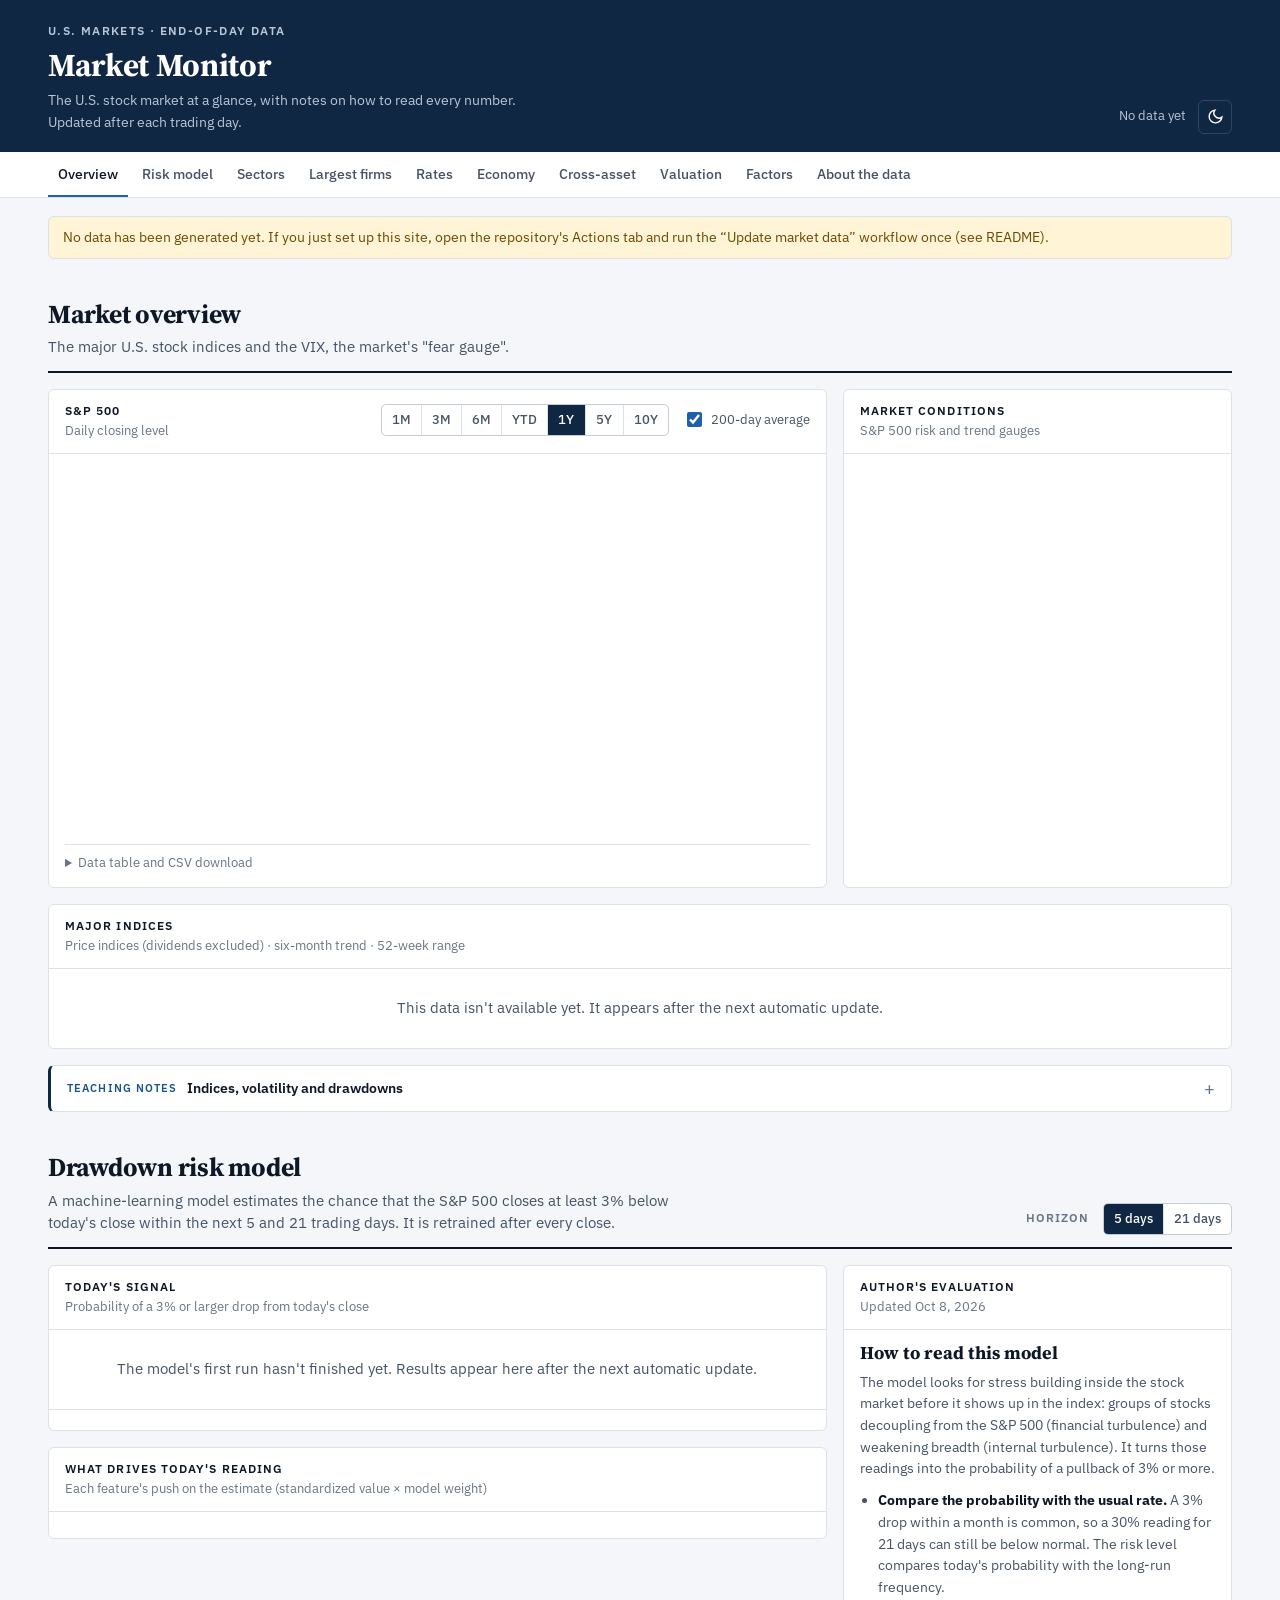
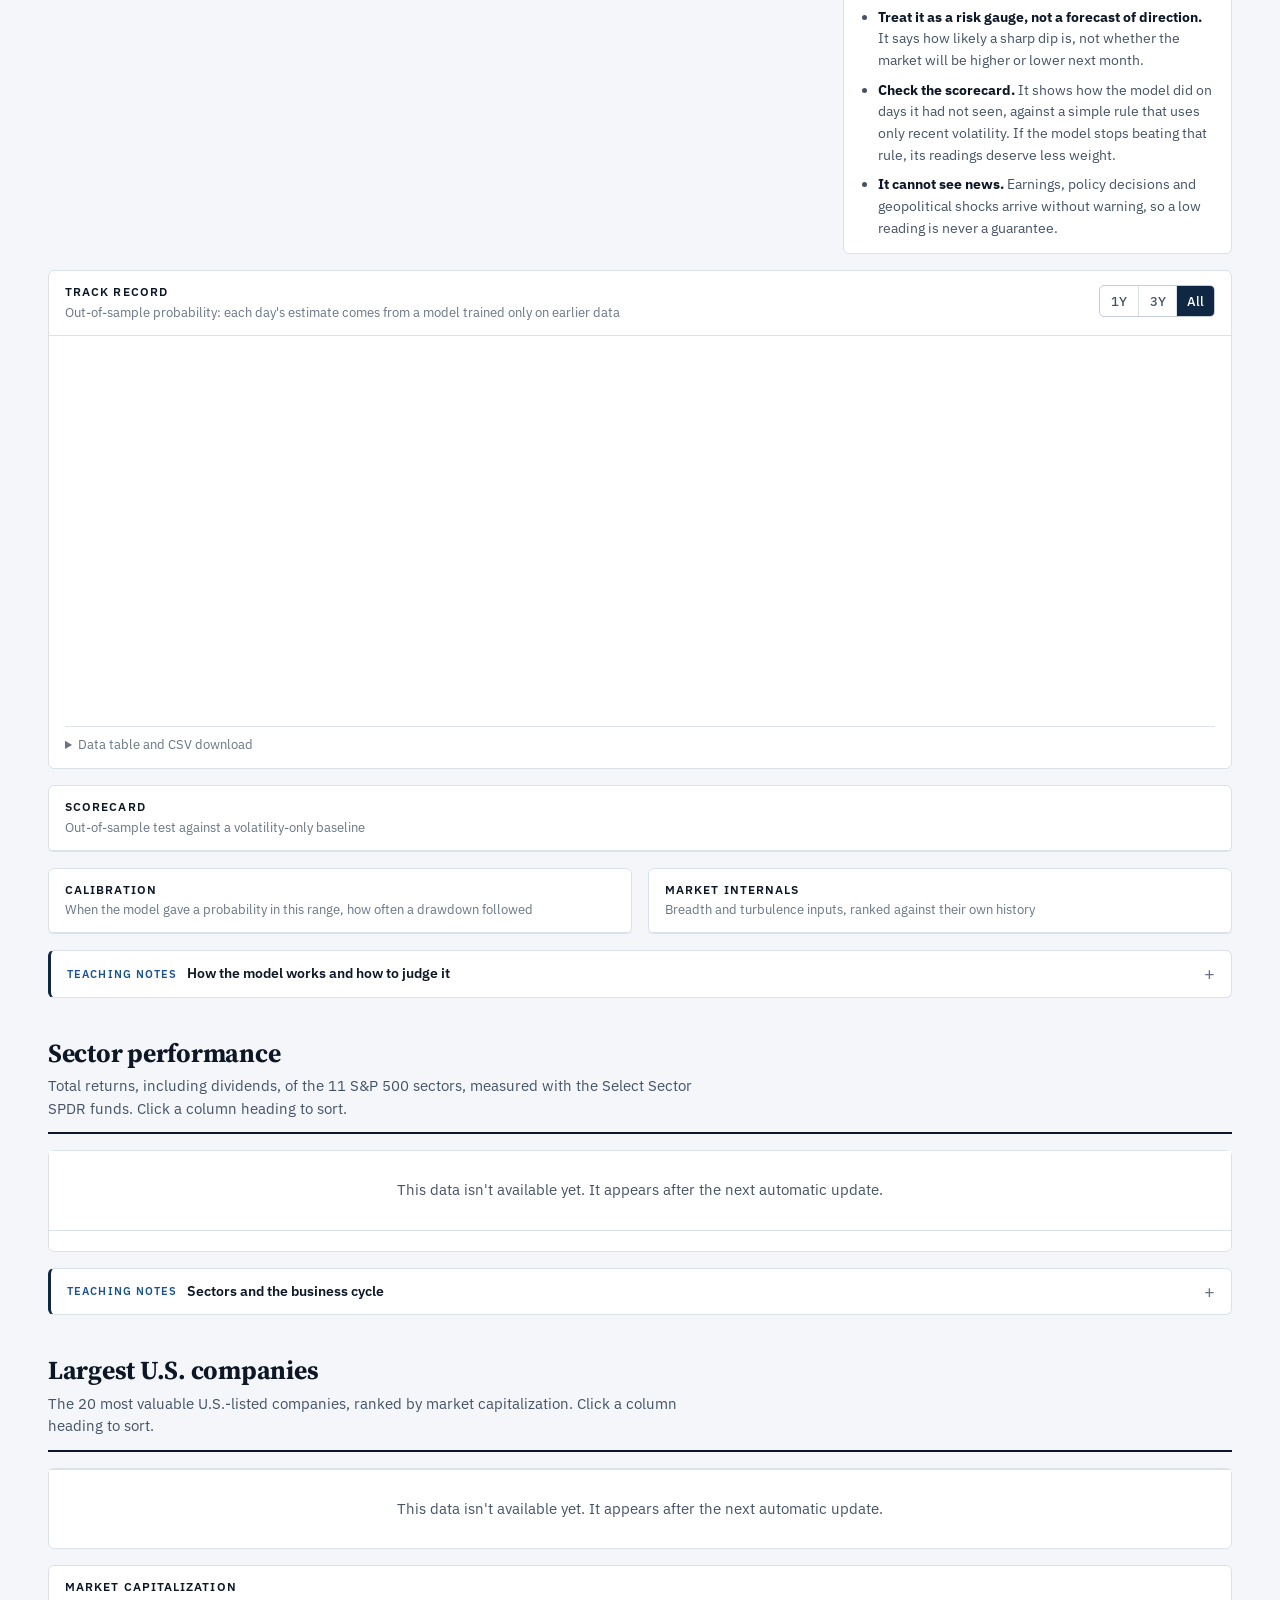
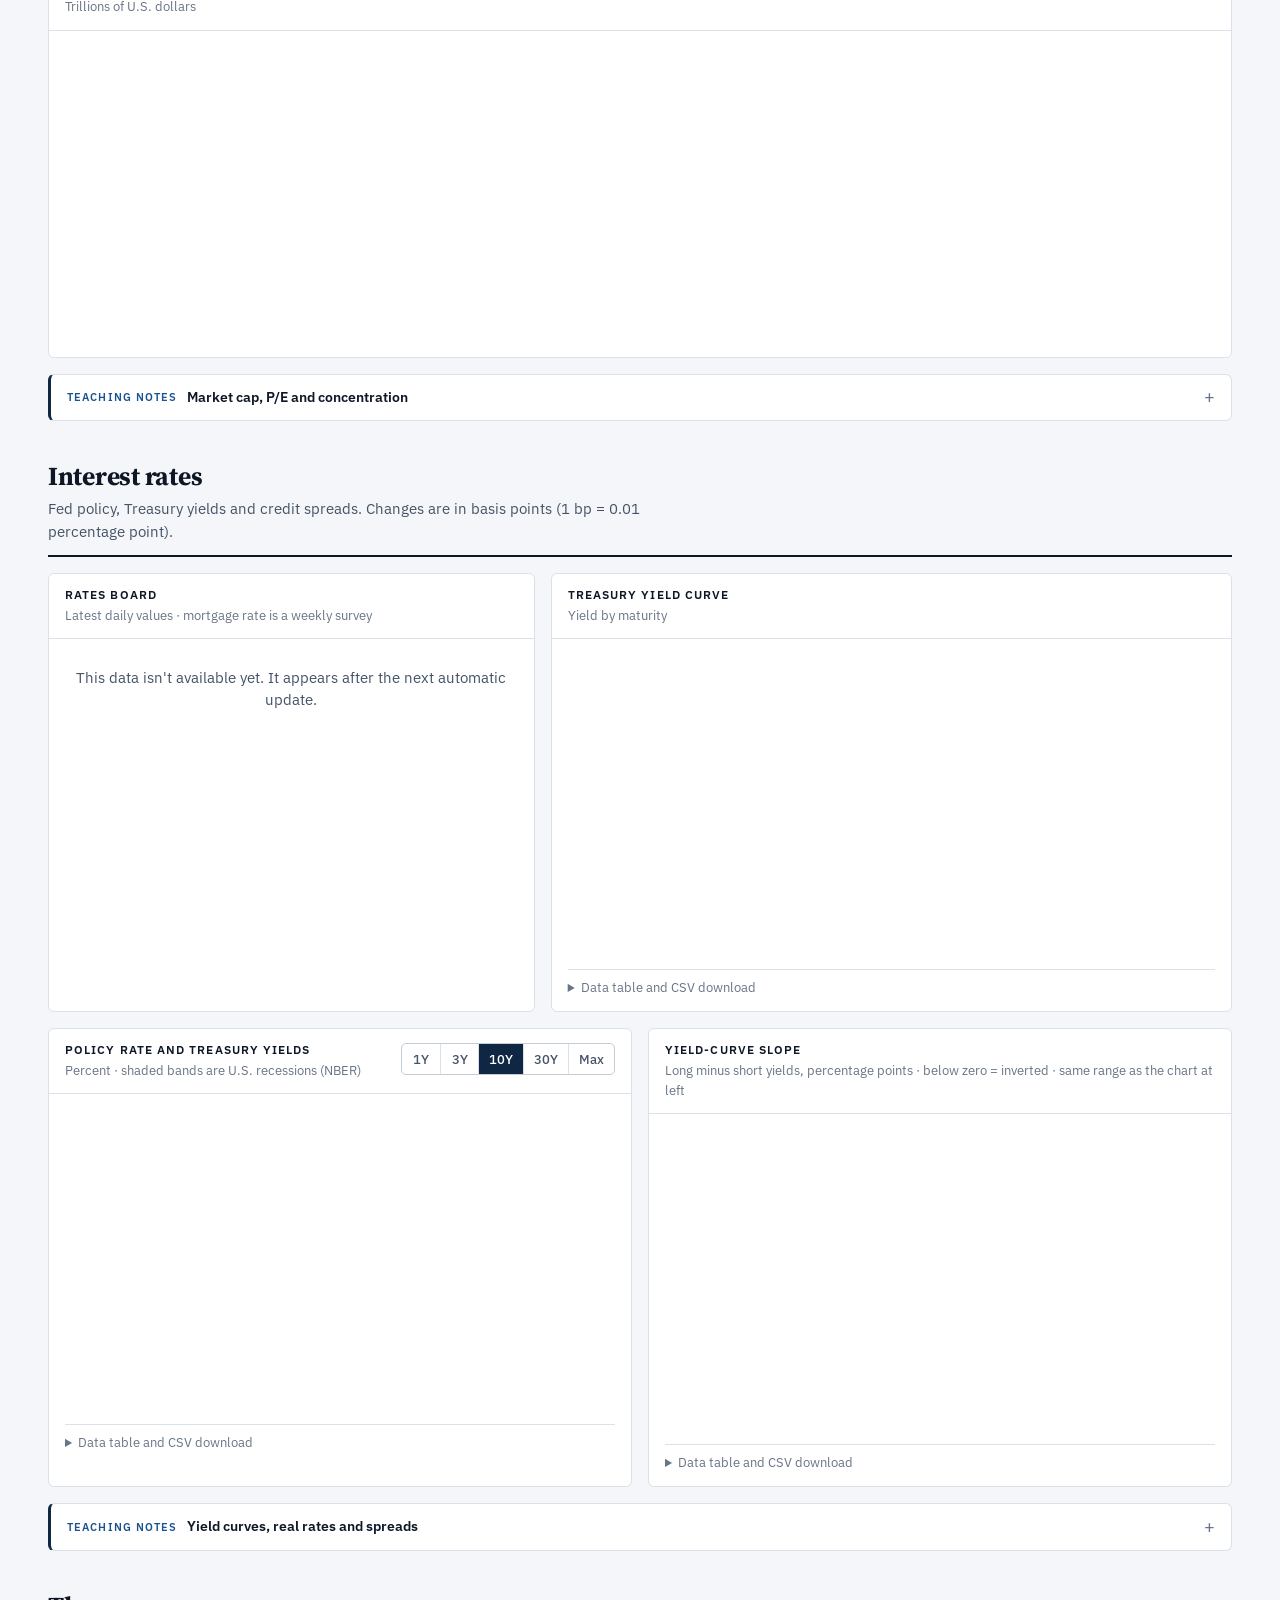
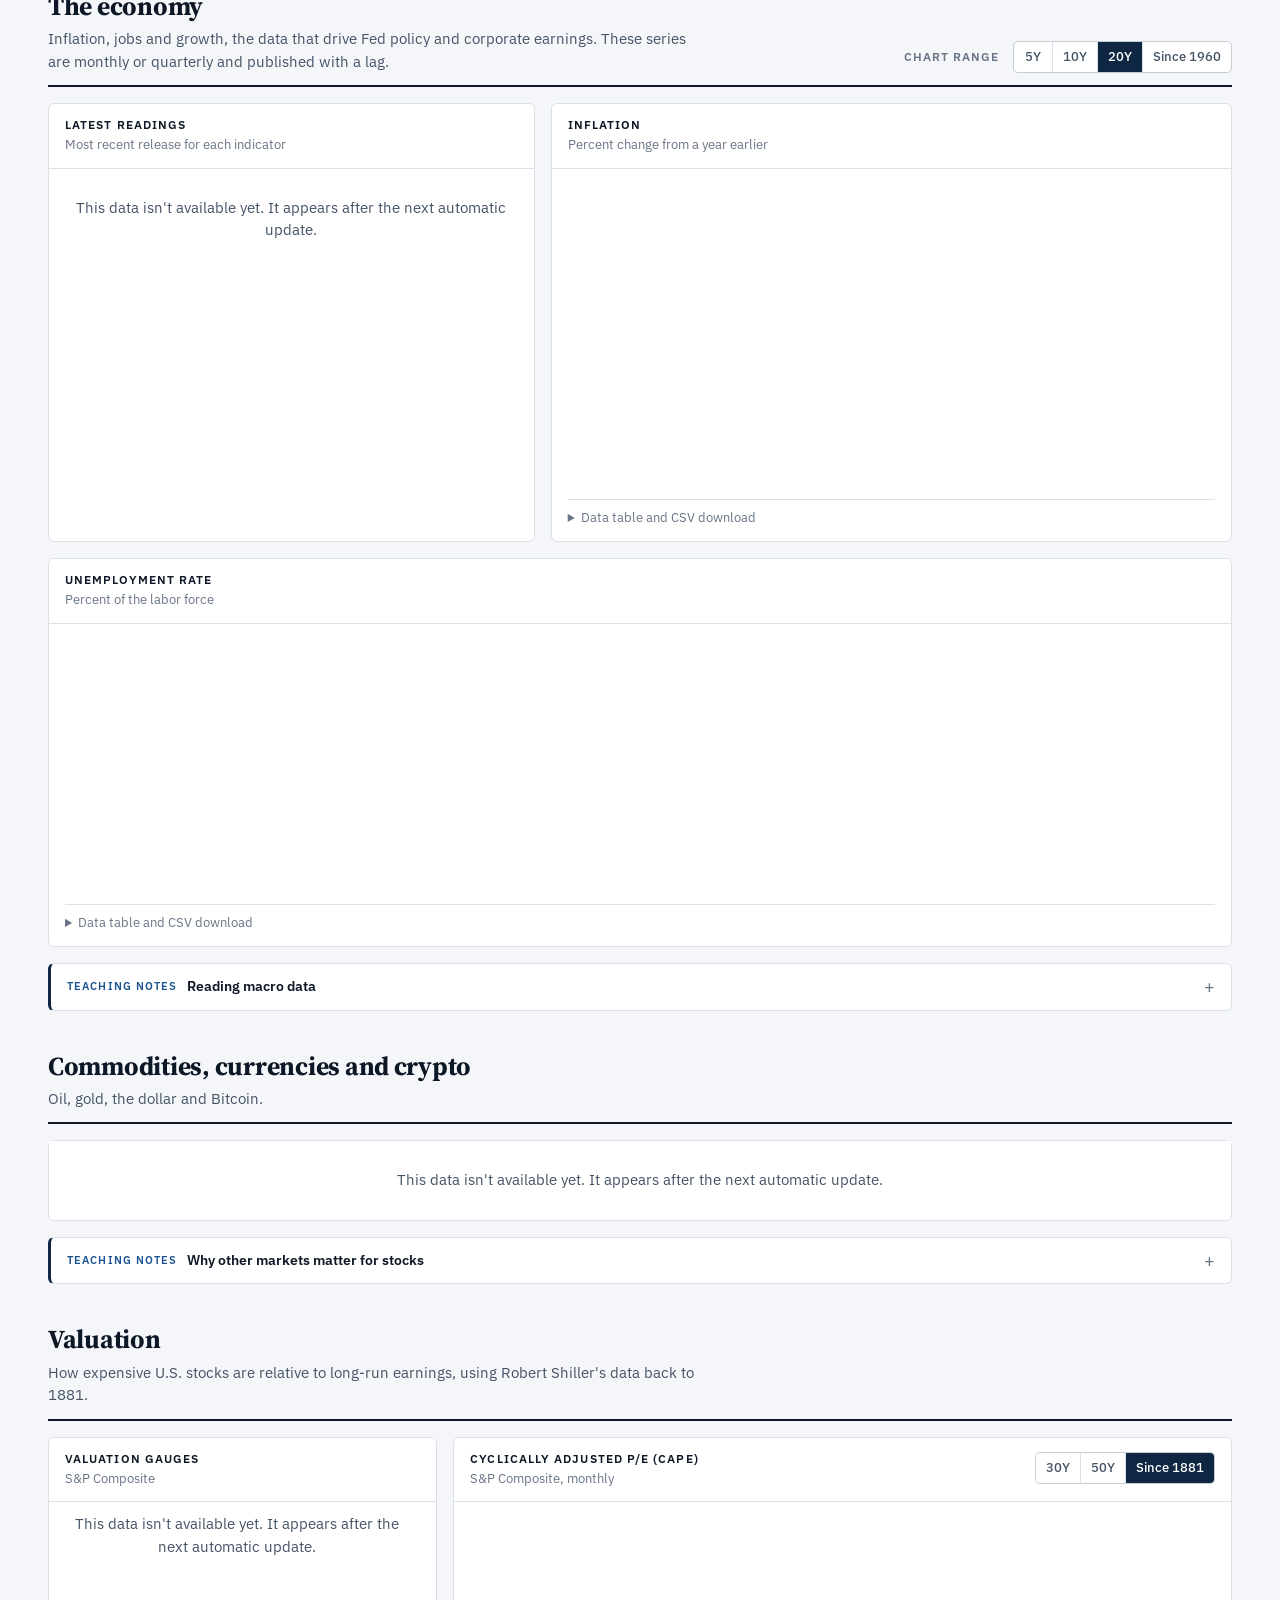
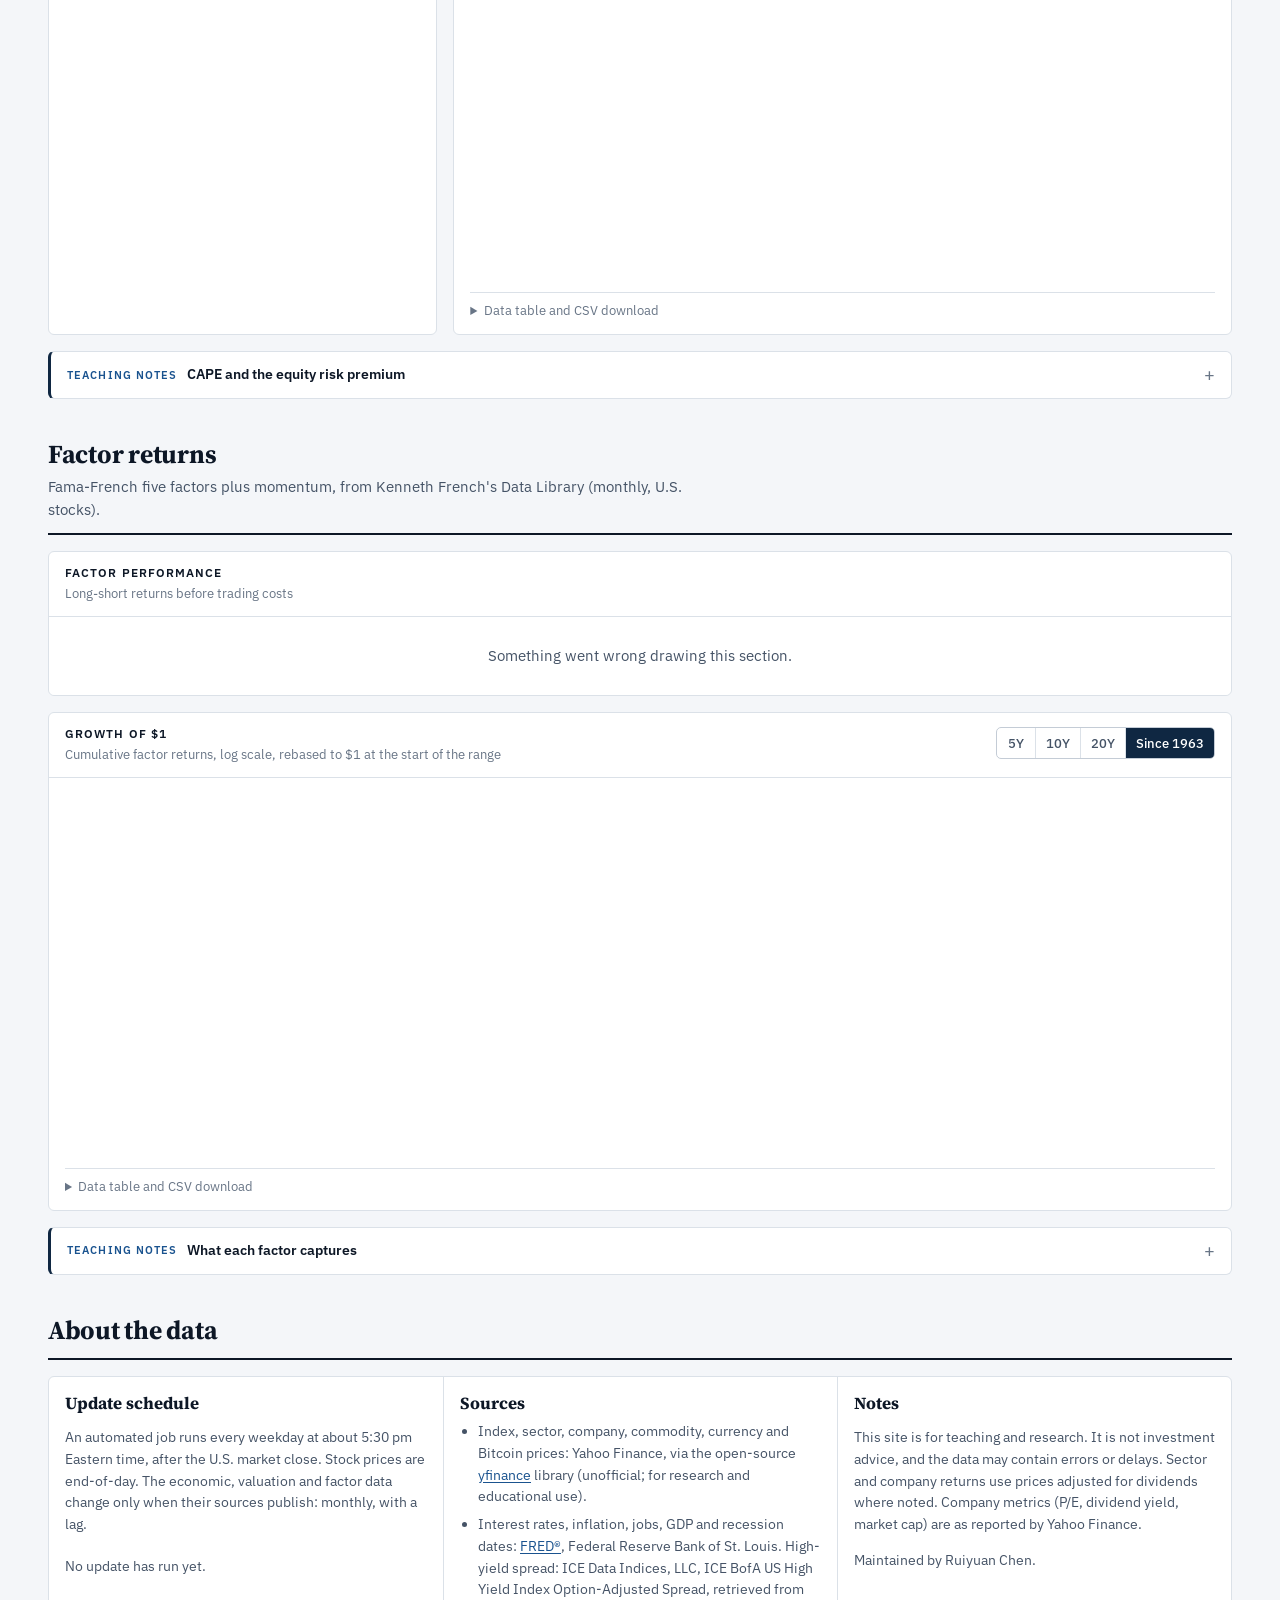
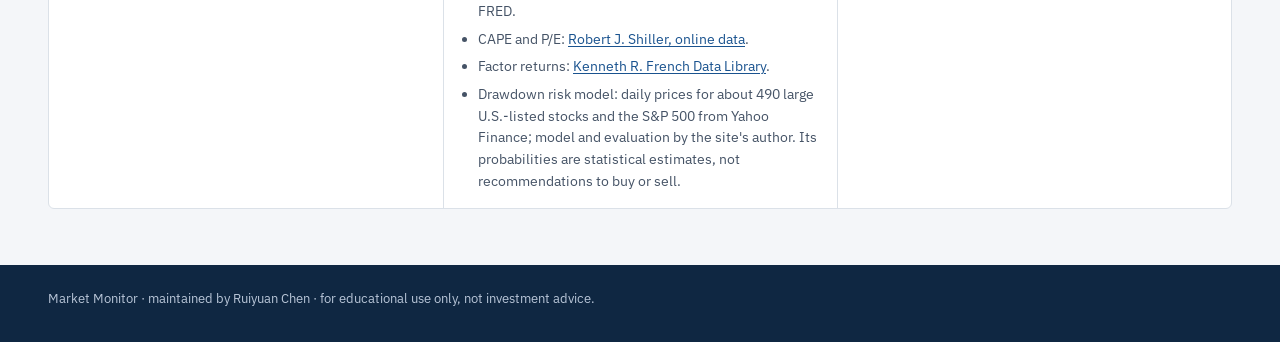
==== index.html @ a5a1f7a1 "Add Market Monitor site" ====
<!doctype html>
<html lang="en">
<head>
<meta charset="utf-8">
<meta name="viewport" content="width=device-width, initial-scale=1, viewport-fit=cover">
<title>Market Monitor</title>
<meta name="description" content="A teaching dashboard for the U.S. stock market: indices, sectors, the largest companies, interest rates, the economy, valuation and Fama-French factors. Updated after every trading day.">
<link rel="icon" href="data:image/svg+xml,%3Csvg xmlns='http://www.w3.org/2000/svg' viewBox='0 0 32 32'%3E%3Crect width='32' height='32' rx='6' fill='%230f2742'/%3E%3Cpath d='M6 22l6-7 5 4 9-11' fill='none' stroke='white' stroke-width='3' stroke-linecap='round' stroke-linejoin='round'/%3E%3C/svg%3E">
<link rel="preconnect" href="https://fonts.googleapis.com">
<link rel="preconnect" href="https://fonts.gstatic.com" crossorigin>
<link rel="stylesheet" href="https://fonts.googleapis.com/css2?family=IBM+Plex+Sans:wght@400;500;600&family=Source+Serif+4:opsz,wght@8..60,600;8..60,700&display=swap">
<link rel="stylesheet" href="assets/css/style.css">
<script>try{var t=localStorage.getItem("mm-theme");if(t)document.documentElement.setAttribute("data-theme",t);}catch(e){}</script>
</head>
<body>

<header class="masthead">
  <div class="wrap mast-top">
    <div>
      <div class="eyebrow" id="site-eyebrow">U.S. markets · end-of-day data</div>
      <h1 id="site-title">Market Monitor</h1>
      <p class="tagline" id="site-tagline">The U.S. stock market at a glance, with notes on how to read every number. Updated after each trading day.</p>
    </div>
    <div class="mast-meta">
      <div id="asof" class="asof" aria-live="polite">Loading data…</div>
      <button id="theme-toggle" class="icon-btn" type="button" aria-label="Switch between light and dark theme">
        <svg viewBox="0 0 24 24" fill="none" stroke="currentColor" stroke-width="2" stroke-linecap="round" aria-hidden="true"><path d="M21 12.8A9 9 0 1 1 11.2 3a7 7 0 0 0 9.8 9.8z"/></svg>
      </button>
    </div>
  </div>
  <div class="strip-wrap"><div class="wrap"><ul class="strip" id="key-strip" aria-label="Key market numbers"></ul></div></div>
</header>
<nav class="secnav" aria-label="Sections">
  <div class="wrap">
    <a href="#overview">Overview</a>
    <a href="#risk">Risk model</a>
    <a href="#sectors">Sectors</a>
    <a href="#firms">Largest firms</a>
    <a href="#rates">Rates</a>
    <a href="#economy">Economy</a>
    <a href="#cross">Cross-asset</a>
    <a href="#valuation">Valuation</a>
    <a href="#factors">Factors</a>
    <a href="#about">About the data</a>
  </div>
</nav>

<main class="wrap">
  <div id="notice" class="notice" hidden></div>

  <!-- ================================================================ OVERVIEW -->
  <section id="overview" class="section" aria-labelledby="h-overview">
    <div class="section-head">
      <div>
        <h2 id="h-overview">Market overview</h2>
        <p class="lede">The major U.S. stock indices and the VIX, the market's "fear gauge".</p>
      </div>
    </div>

    <div class="grid g-8-4">
      <article class="panel">
        <div class="panel-head">
          <div>
            <h3 class="panel-title">S&amp;P 500</h3>
            <p class="panel-sub" id="spx-sub">Daily closing level</p>
          </div>
          <div class="controls">
            <div class="range" role="group" aria-label="S&amp;P 500 chart range" data-range="spx">
              <button type="button" data-r="1M">1M</button><button type="button" data-r="3M">3M</button><button type="button" data-r="6M">6M</button><button type="button" data-r="YTD">YTD</button><button type="button" data-r="1Y" aria-pressed="true">1Y</button><button type="button" data-r="5Y">5Y</button><button type="button" data-r="10Y">10Y</button>
            </div>
            <label class="toggle"><input type="checkbox" id="spx-ma" checked> 200-day average</label>
          </div>
        </div>
        <div class="panel-body">
          <ul class="legend" id="spx-legend"></ul>
          <div class="chart-box tall"><canvas id="spx-chart" role="img" aria-label="Line chart of the S&amp;P 500 index level"></canvas></div>
          <details class="datatable" data-chart="spx-chart"><summary>Data table and CSV download</summary><div class="dt-body"></div></details>
        </div>
      </article>
      <aside class="panel" aria-labelledby="h-conditions">
        <div class="panel-head"><div><h3 class="panel-title" id="h-conditions">Market conditions</h3><p class="panel-sub">S&amp;P 500 risk and trend gauges</p></div></div>
        <dl class="statlist" id="spx-stats"></dl>
      </aside>
    </div>

    <article class="panel">
      <div class="panel-head"><div><h3 class="panel-title">Major indices</h3><p class="panel-sub">Price indices (dividends excluded) · six-month trend · 52-week range</p></div></div>
      <div class="table-wrap" id="index-table"></div>
    </article>

    <details class="learn">
      <summary><span class="tag">Teaching notes</span> Indices, volatility and drawdowns</summary>
      <div class="learn-body">
        <div>
          <h4>What an index measures</h4>
          <p>An index tracks the value of a basket of stocks. The S&amp;P 500 and the Nasdaq Composite weight each company by its market value, so the largest firms move them the most. The Dow Jones Industrial Average holds just 30 stocks and weights them by share price, which is a historical quirk. The Russell 2000 tracks smaller U.S. companies.</p>
          <h4>Price vs. total return</h4>
          <p>The index levels here are <em>price</em> indices: they leave out dividends. A total-return index reinvests dividends, so over long horizons it grows noticeably faster than the price index.</p>
        </div>
        <div>
          <h4>The VIX</h4>
          <p>The VIX is the volatility of the S&amp;P 500 over the next 30 days that option prices imply, quoted as an annualized percentage. Divide by √12 to get a typical one-month move: a VIX of 16 implies roughly ±4.6%. It tends to jump when stocks fall, which is why it is called the fear gauge.</p>
          <h4>Implied vs. realized volatility</h4>
          <p>"Realized volatility" is how much the index actually moved over the past month, annualized. Implied volatility (VIX) is usually higher than what is later realized. Option sellers earn this gap, known as the <em>variance risk premium</em>, as compensation for crash risk.</p>
        </div>
        <div>
          <h4>Drawdown</h4>
          <p>Drawdown is how far the index sits below its all-time closing high. By convention a decline of 10% is a "correction" and 20% a "bear market".</p>
          <h4>Moving averages</h4>
          <p>The 200-day moving average smooths out daily noise. Practitioners watch whether the index is above or below it as a rough trend signal. That is a description of market behavior, not a recommendation.</p>
        </div>
      </div>
    </details>
  </section>

  <!-- ================================================================ RISK MODEL -->
  <section id="risk" class="section" aria-labelledby="h-risk">
    <div class="section-head">
      <div>
        <h2 id="h-risk">Drawdown risk model</h2>
        <p class="lede" id="risk-lede">A machine-learning model estimates the chance that the S&amp;P 500 closes at least 3% below today's close within the next 5 and 21 trading days. It is retrained after every close.</p>
      </div>
      <div class="controls">
        <span class="range-label">Horizon</span>
        <div class="range" role="group" aria-label="Model horizon" data-range="riskh">
          <button type="button" data-r="5d" aria-pressed="true">5 days</button><button type="button" data-r="21d">21 days</button>
        </div>
      </div>
    </div>
    <div id="risk-notice" class="notice" hidden></div>

    <div class="grid g-8-4">
      <div class="stack">
        <article class="panel">
          <div class="panel-head"><div><h3 class="panel-title">Today's signal</h3><p class="panel-sub" id="risk-sub">Probability of a 3% or larger drop from today's close</p></div></div>
          <div class="signals" id="risk-signal"></div>
          <div class="panel-foot" id="risk-foot"></div>
        </article>
        <article class="panel">
          <div class="panel-head"><div><h3 class="panel-title">What drives today's reading</h3><p class="panel-sub" id="drivers-sub">Each feature's push on the estimate (standardized value × model weight)</p></div></div>
          <div class="panel-body"><div id="risk-drivers" class="drivers"></div></div>
        </article>
      </div>
      <aside class="panel" aria-labelledby="h-commentary">
        <div class="panel-head"><div><h3 class="panel-title" id="h-commentary">Author's evaluation</h3><p class="panel-sub" id="commentary-date"></p></div></div>
        <div class="panel-body commentary" id="commentary"></div>
      </aside>
    </div>

    <article class="panel">
      <div class="panel-head">
        <div><h3 class="panel-title">Track record</h3><p class="panel-sub" id="risk-chart-sub">Out-of-sample probability: each day's estimate comes from a model trained only on earlier data</p></div>
        <div class="controls">
          <div class="range" role="group" aria-label="Track record range" data-range="riskr">
            <button type="button" data-r="1Y">1Y</button><button type="button" data-r="3Y">3Y</button><button type="button" data-r="MAX" aria-pressed="true">All</button>
          </div>
        </div>
      </div>
      <div class="panel-body">
        <ul class="legend" id="risk-legend"></ul>
        <div class="chart-box tall"><canvas id="risk-chart" role="img" aria-label="Model probability of a drawdown over time, with periods when a drawdown followed shaded"></canvas></div>
        <details class="datatable" data-chart="risk-chart"><summary>Data table and CSV download</summary><div class="dt-body"></div></details>
      </div>
    </article>

    <article class="panel">
      <div class="panel-head"><div><h3 class="panel-title">Scorecard</h3><p class="panel-sub" id="score-sub">Out-of-sample test against a volatility-only baseline</p></div></div>
      <div class="table-wrap" id="risk-score"></div>
    </article>

    <div class="grid g-6-6">
      <article class="panel">
        <div class="panel-head"><div><h3 class="panel-title">Calibration</h3><p class="panel-sub" id="calib-sub">When the model gave a probability in this range, how often a drawdown followed</p></div></div>
        <div class="table-wrap" id="risk-calib"></div>
      </article>
      <article class="panel">
        <div class="panel-head"><div><h3 class="panel-title">Market internals</h3><p class="panel-sub">Breadth and turbulence inputs, ranked against their own history</p></div></div>
        <div class="table-wrap" id="risk-internals"></div>
      </article>
    </div>

    <details class="learn">
      <summary><span class="tag">Teaching notes</span> How the model works and how to judge it</summary>
      <div class="learn-body">
        <div>
          <h4>The inputs</h4>
          <p>About 490 large U.S.-listed stocks are grouped into 10 clusters of stocks that move together, using two years of daily returns. <em>Financial turbulence</em> measures how far each cluster has decoupled from the S&amp;P 500 over the past month: the leftover volatility of a regression of the index on the cluster, scaled by how weakly they correlate. <em>Internal turbulence</em> averages six breadth signals: new 52-week lows, the share of stocks below their 50- and 200-day averages, decliners, the Arms index and the dispersion of returns.</p>
        </div>
        <div>
          <h4>The model</h4>
          <p>A logistic regression turns the inputs into a probability. The target is whether the index closes at least 3% below today's close at any point in the next 5 or 21 trading days. Because 3% dips are common over a month, compare each probability with its usual rate, which is what the risk level does.</p>
          <h4>Out of sample</h4>
          <p>The track record and scorecard come from a walk-forward test. Each month the clusters are re-formed and the model is refit using only data available at that time, then it predicts the following month. This guards against look-ahead bias, the most common way backtests overstate skill.</p>
        </div>
        <div>
          <h4>Reading the scorecard</h4>
          <p><em>AUC</em> is the chance that a randomly chosen day before a drawdown gets a higher probability than a randomly chosen calm day; 0.5 is a coin flip. <em>Brier skill</em> compares the probabilities with always predicting the usual rate: above zero is better. The <em>baseline</em> uses only the past month's volatility, a strong and simple benchmark because volatility clusters.</p>
          <h4>Limits</h4>
          <p>Large drawdowns are rare and overlapping windows mean far fewer independent events than days, so the scores are noisy. The stock list is today's large companies, which adds survivorship bias to the history. This is a teaching and research tool, not investment advice.</p>
        </div>
        <p class="refs">References: Kritzman, M., and Y. Li (2010), "Skulls, Financial Turbulence, and Risk Management," <em>Financial Analysts Journal</em>; Kritzman, M., Y. Li, S. Page, and R. Rigobon (2011), "Principal Components as a Measure of Systemic Risk," <em>Journal of Portfolio Management</em>; López de Prado, M. (2018), <em>Advances in Financial Machine Learning</em>, on purged walk-forward testing.</p>
      </div>
    </details>
  </section>

  <!-- ================================================================ SECTORS -->
  <section id="sectors" class="section" aria-labelledby="h-sectors">
    <div class="section-head">
      <div>
        <h2 id="h-sectors">Sector performance</h2>
        <p class="lede">Total returns, including dividends, of the 11 S&amp;P 500 sectors, measured with the Select Sector SPDR funds. Click a column heading to sort.</p>
      </div>
    </div>
    <article class="panel">
      <div class="table-wrap" id="sector-table"></div>
      <div class="panel-foot heat-legend" id="heat-legend"></div>
    </article>

    <details class="learn">
      <summary><span class="tag">Teaching notes</span> Sectors and the business cycle</summary>
      <div class="learn-body">
        <div>
          <h4>The 11 sectors</h4>
          <p>S&amp;P and MSCI sort companies into sectors under the Global Industry Classification Standard (GICS), based on how each company earns most of its revenue. Each sector fund here holds the S&amp;P 500 members in that sector, weighted by market value.</p>
        </div>
        <div>
          <h4>Cyclical vs. defensive</h4>
          <p>Cyclical sectors (Consumer Discretionary, Industrials, Financials, Materials, Energy) are more sensitive to economic growth. Defensive sectors (Consumer Staples, Utilities, Health Care) sell things people buy in any economy. Comparing the two groups shows what the market expects about growth.</p>
        </div>
        <div>
          <h4>Rates matter too</h4>
          <p>Utilities and Real Estate pay steady cash flows and often trade like bonds, so they tend to fall when interest rates rise. Financials, especially banks, can benefit from a steeper yield curve.</p>
        </div>
      </div>
    </details>
  </section>

  <!-- ================================================================ FIRMS -->
  <section id="firms" class="section" aria-labelledby="h-firms">
    <div class="section-head">
      <div>
        <h2 id="h-firms">Largest U.S. companies</h2>
        <p class="lede">The 20 most valuable U.S.-listed companies, ranked by market capitalization. Click a column heading to sort.</p>
      </div>
    </div>
    <article class="panel">
      <div class="keyfigs" id="firm-keyfigs"></div>
      <div class="table-wrap" id="firm-table"></div>
    </article>
    <article class="panel">
      <div class="panel-head"><div><h3 class="panel-title">Market capitalization</h3><p class="panel-sub">Trillions of U.S. dollars</p></div></div>
      <div class="panel-body"><div class="chart-box" id="mcap-box"><canvas id="mcap-chart" role="img" aria-label="Bar chart of market capitalization of the largest U.S. companies"></canvas></div></div>
    </article>

    <details class="learn">
      <summary><span class="tag">Teaching notes</span> Market cap, P/E and concentration</summary>
      <div class="learn-body">
        <div>
          <h4>Market capitalization</h4>
          <p>Share price × shares outstanding, the stock market's valuation of the whole company's equity. Index weights in the S&amp;P 500 are based on market cap, adjusted for shares that actually trade (the "float").</p>
          <h4>Concentration</h4>
          <p>A handful of very large firms now make up a large share of the S&amp;P 500's value, so their returns can dominate the index. That is why the index can rise while the "typical" stock falls.</p>
        </div>
        <div>
          <h4>P/E ratios</h4>
          <p><em>Trailing P/E</em> = price ÷ the last 12 months of earnings per share. <em>Forward P/E</em> uses analysts' forecast of the next 12 months. A high P/E means investors pay more per dollar of current profit, usually because they expect faster growth or see lower risk. Firms with losses have no meaningful P/E ("n/m").</p>
        </div>
        <div>
          <h4>Dividend yield</h4>
          <p>Annual dividends per share ÷ price. Many large technology firms return cash mainly through buybacks rather than dividends, so their yield understates total payouts.</p>
          <h4>52-week range</h4>
          <p>The bar shows where today's price sits between the lowest and highest close of the past year.</p>
        </div>
      </div>
    </details>
  </section>

  <!-- ================================================================ RATES -->
  <section id="rates" class="section" aria-labelledby="h-rates">
    <div class="section-head">
      <div>
        <h2 id="h-rates">Interest rates</h2>
        <p class="lede">Fed policy, Treasury yields and credit spreads. Changes are in basis points (1 bp = 0.01 percentage point).</p>
      </div>
    </div>
    <div class="grid g-5-7">
      <article class="panel">
        <div class="panel-head"><div><h3 class="panel-title">Rates board</h3><p class="panel-sub" id="rates-sub">Latest daily values · mortgage rate is a weekly survey</p></div></div>
        <div class="table-wrap" id="rate-table"></div>
      </article>
      <article class="panel">
        <div class="panel-head"><div><h3 class="panel-title">Treasury yield curve</h3><p class="panel-sub" id="curve-sub">Yield by maturity</p></div></div>
        <div class="panel-body">
          <ul class="legend" id="curve-legend"></ul>
          <div class="chart-box"><canvas id="curve-chart" role="img" aria-label="Treasury yield curve today compared with one month and one year ago"></canvas></div>
          <details class="datatable" data-chart="curve-chart"><summary>Data table and CSV download</summary><div class="dt-body"></div></details>
        </div>
      </article>
    </div>
    <div class="grid g-6-6">
      <article class="panel">
        <div class="panel-head">
          <div><h3 class="panel-title">Policy rate and Treasury yields</h3><p class="panel-sub">Percent · shaded bands are U.S. recessions (NBER)</p></div>
          <div class="controls">
            <div class="range" role="group" aria-label="Range for both rate charts" data-range="rates">
              <button type="button" data-r="1Y">1Y</button><button type="button" data-r="3Y">3Y</button><button type="button" data-r="10Y" aria-pressed="true">10Y</button><button type="button" data-r="30Y">30Y</button><button type="button" data-r="MAX">Max</button>
            </div>
          </div>
        </div>
        <div class="panel-body">
          <ul class="legend" id="rates-legend"></ul>
          <div class="chart-box"><canvas id="rates-chart" role="img" aria-label="Federal funds rate and Treasury yields over time"></canvas></div>
          <details class="datatable" data-chart="rates-chart"><summary>Data table and CSV download</summary><div class="dt-body"></div></details>
        </div>
      </article>
      <article class="panel">
        <div class="panel-head"><div><h3 class="panel-title">Yield-curve slope</h3><p class="panel-sub">Long minus short yields, percentage points · below zero = inverted · same range as the chart at left</p></div></div>
        <div class="panel-body">
          <ul class="legend" id="spread-legend"></ul>
          <div class="chart-box"><canvas id="spread-chart" role="img" aria-label="Yield curve spreads over time with recessions shaded"></canvas></div>
          <details class="datatable" data-chart="spread-chart"><summary>Data table and CSV download</summary><div class="dt-body"></div></details>
        </div>
      </article>
    </div>

    <details class="learn">
      <summary><span class="tag">Teaching notes</span> Yield curves, real rates and spreads</summary>
      <div class="learn-body">
        <div>
          <h4>The federal funds rate</h4>
          <p>The Federal Reserve's policy rate is the overnight rate at which banks lend reserves to one another. The Fed sets a target range, and the effective rate shown here trades inside it. Short-term Treasury bill yields follow it closely.</p>
          <h4>The yield curve</h4>
          <p>The curve plots Treasury yields against maturity. It usually slopes upward because investors want extra yield to lock money up for longer (the <em>term premium</em>) and because markets expect rates to rise over time.</p>
        </div>
        <div>
          <h4>Inversions and recessions</h4>
          <p>When short rates exceed long rates (a negative spread), the curve is "inverted". This usually means markets expect the Fed to cut rates as the economy weakens. The 10-year minus 3-month spread turned negative before every U.S. recession since the late 1960s, though the lead time varies and it has given false alarms.</p>
        </div>
        <div>
          <h4>Real yields and breakevens</h4>
          <p>TIPS pay a <em>real</em> (inflation-adjusted) yield. The nominal 10-year yield minus the TIPS yield is the <em>breakeven</em> inflation rate, a market-based gauge of expected inflation that also includes some risk premia.</p>
          <h4>Credit spreads</h4>
          <p>The high-yield spread is the extra yield on below-investment-grade ("junk") corporate bonds over Treasuries. It widens when investors fear defaults and is a useful gauge of financial stress.</p>
        </div>
      </div>
    </details>
  </section>

  <!-- ================================================================ ECONOMY -->
  <section id="economy" class="section" aria-labelledby="h-economy">
    <div class="section-head">
      <div>
        <h2 id="h-economy">The economy</h2>
        <p class="lede">Inflation, jobs and growth, the data that drive Fed policy and corporate earnings. These series are monthly or quarterly and published with a lag.</p>
      </div>
      <div class="controls">
        <span class="range-label">Chart range</span>
        <div class="range" role="group" aria-label="Economy chart range" data-range="econ">
          <button type="button" data-r="5Y">5Y</button><button type="button" data-r="10Y">10Y</button><button type="button" data-r="20Y" aria-pressed="true">20Y</button><button type="button" data-r="MAX">Since 1960</button>
        </div>
      </div>
    </div>
    <div class="grid g-5-7">
      <article class="panel">
        <div class="panel-head"><div><h3 class="panel-title">Latest readings</h3><p class="panel-sub">Most recent release for each indicator</p></div></div>
        <div class="table-wrap" id="macro-table"></div>
      </article>
      <article class="panel">
        <div class="panel-head"><div><h3 class="panel-title">Inflation</h3><p class="panel-sub">Percent change from a year earlier</p></div></div>
        <div class="panel-body">
          <ul class="legend" id="infl-legend"></ul>
          <div class="chart-box"><canvas id="infl-chart" role="img" aria-label="CPI, core CPI and core PCE inflation over time"></canvas></div>
          <details class="datatable" data-chart="infl-chart"><summary>Data table and CSV download</summary><div class="dt-body"></div></details>
        </div>
      </article>
    </div>
    <article class="panel">
      <div class="panel-head"><div><h3 class="panel-title">Unemployment rate</h3><p class="panel-sub">Percent of the labor force</p></div></div>
      <div class="panel-body">
        <ul class="legend" id="unemp-legend"></ul>
        <div class="chart-box short"><canvas id="unemp-chart" role="img" aria-label="Unemployment rate over time with recessions shaded"></canvas></div>
        <details class="datatable" data-chart="unemp-chart"><summary>Data table and CSV download</summary><div class="dt-body"></div></details>
      </div>
    </article>

    <details class="learn">
      <summary><span class="tag">Teaching notes</span> Reading macro data</summary>
      <div class="learn-body">
        <div>
          <h4>CPI vs. PCE</h4>
          <p>The Consumer Price Index (BLS) and the Personal Consumption Expenditures price index (BEA) both measure inflation. They differ in their weights and coverage. The Fed's 2% target is defined in terms of PCE, which usually runs a little below CPI.</p>
          <h4>Core inflation</h4>
          <p>"Core" leaves out food and energy, whose prices swing a lot. It is a better guide to where inflation is heading, not a measure of the cost of living.</p>
        </div>
        <div>
          <h4>Jobs</h4>
          <p>The unemployment rate comes from a household survey. Payroll job gains come from a survey of employers, and both are released on the first Friday of most months. Payroll figures are revised in the following months, sometimes by a lot.</p>
        </div>
        <div>
          <h4>GDP growth</h4>
          <p>Real GDP growth is quoted as a seasonally adjusted annualized rate: the quarter's growth compounded as if it continued for four quarters.</p>
          <h4>Recession shading</h4>
          <p>The shaded periods are recessions as dated by the NBER's Business Cycle Dating Committee, which announces dates months after the fact.</p>
        </div>
      </div>
    </details>
  </section>

  <!-- ================================================================ CROSS-ASSET -->
  <section id="cross" class="section" aria-labelledby="h-cross">
    <div class="section-head">
      <div>
        <h2 id="h-cross">Commodities, currencies and crypto</h2>
        <p class="lede">Oil, gold, the dollar and Bitcoin.</p>
      </div>
    </div>
    <article class="panel">
      <div class="table-wrap" id="cross-table"></div>
    </article>
    <details class="learn">
      <summary><span class="tag">Teaching notes</span> Why other markets matter for stocks</summary>
      <div class="learn-body">
        <div>
          <h4>Oil</h4>
          <p>WTI crude is the U.S. benchmark, quoted here as the front-month futures price. Oil prices feed straight into headline inflation and Energy-sector earnings. Sharp spikes have preceded several recessions.</p>
        </div>
        <div>
          <h4>Gold</h4>
          <p>Gold pays no income, so it tends to do well when real interest rates fall and during periods of fear. Central-bank purchases also move its price.</p>
        </div>
        <div>
          <h4>The dollar</h4>
          <p>The Dollar Index (DXY) measures the dollar against six currencies, mostly the euro. A stronger dollar lowers the dollar value of U.S. multinationals' foreign sales. EUR/USD is quoted as dollars per euro, so when it rises the dollar is weaker.</p>
        </div>
        <div>
          <h4>Bitcoin</h4>
          <p>Bitcoin trades around the clock and is far more volatile than stocks. Its price is quoted as of the time of the update.</p>
        </div>
      </div>
    </details>
  </section>

  <!-- ================================================================ VALUATION -->
  <section id="valuation" class="section" aria-labelledby="h-valuation">
    <div class="section-head">
      <div>
        <h2 id="h-valuation">Valuation</h2>
        <p class="lede">How expensive U.S. stocks are relative to long-run earnings, using Robert Shiller's data back to 1881.</p>
      </div>
    </div>
    <div class="grid g-4-8">
      <aside class="panel">
        <div class="panel-head"><div><h3 class="panel-title">Valuation gauges</h3><p class="panel-sub">S&amp;P Composite</p></div></div>
        <dl class="statlist" id="val-stats"></dl>
      </aside>
      <article class="panel">
        <div class="panel-head">
          <div><h3 class="panel-title">Cyclically adjusted P/E (CAPE)</h3><p class="panel-sub" id="cape-sub">S&amp;P Composite, monthly</p></div>
          <div class="controls">
            <div class="range" role="group" aria-label="Valuation chart range" data-range="val">
              <button type="button" data-r="30Y">30Y</button><button type="button" data-r="50Y">50Y</button><button type="button" data-r="MAX" aria-pressed="true">Since 1881</button>
            </div>
          </div>
        </div>
        <div class="panel-body">
          <ul class="legend" id="cape-legend"></ul>
          <div class="chart-box tall"><canvas id="cape-chart" role="img" aria-label="Shiller CAPE ratio since 1881 with its long-run average"></canvas></div>
          <details class="datatable" data-chart="cape-chart"><summary>Data table and CSV download</summary><div class="dt-body"></div></details>
        </div>
      </article>
    </div>
    <details class="learn">
      <summary><span class="tag">Teaching notes</span> CAPE and the equity risk premium</summary>
      <div class="learn-body">
        <div>
          <h4>What CAPE is</h4>
          <p>CAPE (also called the Shiller P/E or P/E10) divides the S&amp;P index by the average of the past 10 years of inflation-adjusted earnings. Averaging over a decade smooths out the business cycle: in a recession, one year's earnings collapse and make the ordinary P/E look misleadingly high.</p>
        </div>
        <div>
          <h4>What it predicts and what it doesn't</h4>
          <p>Historically, high CAPE readings were followed by lower average returns over the next 10 years, with a lot of scatter around that pattern. CAPE says almost nothing about the next month or year, so it is a poor market-timing tool. Some argue that changes in accounting rules, buybacks and the index's tilt toward high-margin technology firms have raised its "normal" level.</p>
        </div>
        <div>
          <h4>Earnings yield and excess CAPE yield</h4>
          <p>The earnings yield is 1 ÷ CAPE, the real earnings stocks "pay" per dollar of price. Subtracting the 10-year TIPS real yield gives the <em>excess CAPE yield</em>, a rough estimate of the extra return stocks offer over safe real bonds (the equity risk premium).</p>
        </div>
        <p class="refs">References: Campbell, J. Y., and R. J. Shiller (1988), "Stock Prices, Earnings, and Expected Dividends," <em>Journal of Finance</em>; Campbell and Shiller (1998), "Valuation Ratios and the Long-Run Stock Market Outlook," <em>Journal of Portfolio Management</em>; Shiller, R. J., <em>Irrational Exuberance</em>.</p>
      </div>
    </details>
  </section>

  <!-- ================================================================ FACTORS -->
  <section id="factors" class="section" aria-labelledby="h-factors">
    <div class="section-head">
      <div>
        <h2 id="h-factors">Factor returns</h2>
        <p class="lede" id="factor-lede">Fama-French five factors plus momentum, from Kenneth French's Data Library (monthly, U.S. stocks).</p>
      </div>
    </div>
    <article class="panel">
      <div class="panel-head"><div><h3 class="panel-title">Factor performance</h3><p class="panel-sub">Long-short returns before trading costs</p></div></div>
      <div class="table-wrap" id="factor-table"></div>
    </article>
    <article class="panel">
      <div class="panel-head">
        <div><h3 class="panel-title">Growth of $1</h3><p class="panel-sub" id="factor-chart-sub">Cumulative factor returns, log scale, rebased to $1 at the start of the range</p></div>
        <div class="controls">
          <div class="range" role="group" aria-label="Factor chart range" data-range="fac">
            <button type="button" data-r="5Y">5Y</button><button type="button" data-r="10Y">10Y</button><button type="button" data-r="20Y">20Y</button><button type="button" data-r="MAX" aria-pressed="true">Since 1963</button>
          </div>
        </div>
      </div>
      <div class="panel-body">
        <ul class="legend" id="factor-legend"></ul>
        <div class="chart-box tall"><canvas id="factor-chart" role="img" aria-label="Cumulative returns of the Fama-French factors and momentum"></canvas></div>
        <details class="datatable" data-chart="factor-chart"><summary>Data table and CSV download</summary><div class="dt-body"></div></details>
      </div>
    </article>
    <details class="learn">
      <summary><span class="tag">Teaching notes</span> What each factor captures</summary>
      <div class="learn-body">
        <div>
          <h4>Mkt−RF: the market</h4>
          <p>The return on all U.S. stocks minus the one-month Treasury bill rate, i.e. the equity premium actually earned.</p>
          <h4>SMB: size</h4>
          <p>Small minus big: small-cap stocks minus large-cap stocks.</p>
          <h4>HML: value</h4>
          <p>High minus low: stocks with high book-to-market (cheap, "value") minus low book-to-market ("growth").</p>
        </div>
        <div>
          <h4>RMW: profitability</h4>
          <p>Robust minus weak: firms with high operating profitability minus firms with low profitability.</p>
          <h4>CMA: investment</h4>
          <p>Conservative minus aggressive: firms that grow their assets slowly minus firms that invest heavily.</p>
          <h4>Mom: momentum</h4>
          <p>Recent winners minus recent losers, ranked on returns from 12 months to 1 month ago.</p>
        </div>
        <div>
          <h4>How to read the numbers</h4>
          <p>Except for the market, each factor is a long-short "paper" portfolio, so its return is a spread between two groups of stocks. The figures ignore trading costs. The Sharpe ratio is the annualized average return divided by annualized volatility. Factor premia vary a lot over time: value had a long drawdown after 2007, and momentum has crashed sharply in market rebounds such as 2009.</p>
        </div>
        <p class="refs">References: Fama, E. F., and K. R. French (1993), "Common Risk Factors in the Returns on Stocks and Bonds," <em>Journal of Financial Economics</em>; Fama and French (2015), "A Five-Factor Asset Pricing Model," <em>JFE</em>; Jegadeesh, N., and S. Titman (1993), "Returns to Buying Winners and Selling Losers," <em>Journal of Finance</em>; Carhart, M. M. (1997), "On Persistence in Mutual Fund Performance," <em>Journal of Finance</em>.</p>
      </div>
    </details>
  </section>

  <!-- ================================================================ ABOUT -->
  <section id="about" class="section" aria-labelledby="h-about">
    <div class="section-head"><div><h2 id="h-about">About the data</h2></div></div>
    <article class="panel">
      <div class="about-grid">
        <div>
          <h3>Update schedule</h3>
          <p>An automated job runs every weekday at about 5:30 pm Eastern time, after the U.S. market close. Stock prices are end-of-day. The economic, valuation and factor data change only when their sources publish: monthly, with a lag.</p>
          <ul class="status-list" id="status-list"></ul>
        </div>
        <div>
          <h3>Sources</h3>
          <ul>
            <li>Index, sector, company, commodity, currency and Bitcoin prices: Yahoo Finance, via the open-source <a href="https://github.com/ranaroussi/yfinance">yfinance</a> library (unofficial; for research and educational use).</li>
            <li>Interest rates, inflation, jobs, GDP and recession dates: <a href="https://fred.stlouisfed.org/">FRED®</a>, Federal Reserve Bank of St. Louis. High-yield spread: ICE Data Indices, LLC, ICE BofA US High Yield Index Option-Adjusted Spread, retrieved from FRED.</li>
            <li>CAPE and P/E: <a href="https://shillerdata.com/">Robert J. Shiller, online data</a>.</li>
            <li>Factor returns: <a href="https://mba.tuck.dartmouth.edu/pages/faculty/ken.french/data_library.html">Kenneth R. French Data Library</a>.</li>
            <li>Drawdown risk model: daily prices for about 490 large U.S.-listed stocks and the S&amp;P 500 from Yahoo Finance; model and evaluation by the site's author. Its probabilities are statistical estimates, not recommendations to buy or sell.</li>
          </ul>
        </div>
        <div>
          <h3>Notes</h3>
          <p>This site is for teaching and research. It is not investment advice, and the data may contain errors or delays. Sector and company returns use prices adjusted for dividends where noted. Company metrics (P/E, dividend yield, market cap) are as reported by Yahoo Finance.</p>
          <p id="maintainer"></p>
        </div>
      </div>
    </article>
  </section>
</main>

<footer class="site-foot">
  <div class="wrap">
    <p id="foot-line">Market Monitor · for educational use only, not investment advice.</p>
  </div>
</footer>

<script src="assets/vendor/chart.umd.min.js"></script>
<script src="assets/js/config.js"></script>
<script src="assets/js/app.js"></script>
</body>
</html>
---- assets/css/style.css ----
/* Market Monitor: "research desk" styles
   Layout: navy masthead with a key-numbers strip, sticky section nav, then sections built from
   hairline-bordered panels on a 12-column grid. Serif for headings, sans for data.
   Gains are green and losses red; every change also carries a sign and an arrow, so color is never the only cue. */

:root {
  color-scheme: light;
  --navy: #0f2742;
  --navy-2: #16355a;
  --navy-ink: #ffffff;
  --navy-ink-2: #b9c6d8;
  --navy-rule: rgba(255, 255, 255, 0.14);

  --page: #f4f6f9;
  --surface: #ffffff;
  --surface-2: #f4f6f9;
  --surface-3: #e9edf2;
  --ink: #0d1726;
  --ink-2: #455366;
  --muted: #687586;
  --axis-ink: #7d8796;
  --rule: #dbe1e8;
  --rule-strong: #c4ccd6;
  --grid: #e8ecf1;
  --axis: #c4ccd6;
  --border: #dbe1e8;
  --border-strong: #c4ccd6;
  --accent: #1f5fae;
  --accent-ink: #1a538f;
  --pressed-bg: #0f2742;
  --pressed-ink: #ffffff;

  /* chart series (validated categorical order) */
  --s1: #2a78d6; --s2: #eb6834; --s3: #1baf7a; --s4: #eda100; --s5: #e87ba4; --s6: #008300;

  --gain: #0d7a3e;
  --loss: #c0262d;
  --gain-pole: #1f8f50;
  --loss-pole: #cc3a3f;
  --mid: #eef1f4;
  --recession: rgba(13, 23, 38, 0.07);
  --warn-bg: #fff4d6;
  --warn-ink: #6b4a00;
  --ok-bg: #e3f3e9;
  --ok-ink: #0d5c30;
  --event: rgba(204, 58, 63, 0.13);
  --st-low: #0d7a3e; --st-normal: #687586; --st-elevated: #b26a00; --st-high: #c0262d;

  --font-sans: "IBM Plex Sans", system-ui, -apple-system, "Segoe UI", Roboto, Arial, sans-serif;
  --font-serif: "Source Serif 4", Georgia, "Times New Roman", serif;
  --font: var(--font-sans);
  --radius: 6px;
}

@media (prefers-color-scheme: dark) {
  :root:not([data-theme="light"]) {
    color-scheme: dark;
    --navy: #0a1a2d; --navy-2: #0f2440; --navy-ink: #ffffff; --navy-ink-2: #a9b8cc; --navy-rule: rgba(255, 255, 255, 0.12);
    --page: #0b1118; --surface: #111a24; --surface-2: #16212d; --surface-3: #1c2936;
    --ink: #eef2f7; --ink-2: #b4c0cf; --muted: #8d99a8; --axis-ink: #8592a3;
    --rule: #223041; --rule-strong: #2e3e52; --grid: #1d2938; --axis: #34465c; --border: #223041; --border-strong: #2e3e52;
    --accent: #5b9be6; --accent-ink: #8dbcf2; --pressed-bg: #c9d8ea; --pressed-ink: #0b1118;
    --s1: #3987e5; --s2: #d95926; --s3: #199e70; --s4: #c98500; --s5: #d55181; --s6: #008300;
    --gain: #45c27c; --loss: #f2777b; --gain-pole: #2e9e5c; --loss-pole: #d9545a; --mid: #1f2a36;
    --recession: rgba(255, 255, 255, 0.06); --warn-bg: #3a2f12; --warn-ink: #f5d68a; --ok-bg: #12321f; --ok-ink: #8fe0b0;
    --event: rgba(242, 119, 123, 0.18); --st-low: #45c27c; --st-normal: #8d99a8; --st-elevated: #f0b429; --st-high: #f2777b;
  }
}
:root[data-theme="dark"] {
  color-scheme: dark;
  --navy: #0a1a2d; --navy-2: #0f2440; --navy-ink: #ffffff; --navy-ink-2: #a9b8cc; --navy-rule: rgba(255, 255, 255, 0.12);
  --page: #0b1118; --surface: #111a24; --surface-2: #16212d; --surface-3: #1c2936;
  --ink: #eef2f7; --ink-2: #b4c0cf; --muted: #8d99a8; --axis-ink: #8592a3;
  --rule: #223041; --rule-strong: #2e3e52; --grid: #1d2938; --axis: #34465c; --border: #223041; --border-strong: #2e3e52;
  --accent: #5b9be6; --accent-ink: #8dbcf2; --pressed-bg: #c9d8ea; --pressed-ink: #0b1118;
  --s1: #3987e5; --s2: #d95926; --s3: #199e70; --s4: #c98500; --s5: #d55181; --s6: #008300;
  --gain: #45c27c; --loss: #f2777b; --gain-pole: #2e9e5c; --loss-pole: #d9545a; --mid: #1f2a36;
  --recession: rgba(255, 255, 255, 0.06); --warn-bg: #3a2f12; --warn-ink: #f5d68a; --ok-bg: #12321f; --ok-ink: #8fe0b0;
    --event: rgba(242, 119, 123, 0.18); --st-low: #45c27c; --st-normal: #8d99a8; --st-elevated: #f0b429; --st-high: #f2777b;
}

* { box-sizing: border-box; }
html { scroll-behavior: smooth; scroll-padding-top: 56px; -webkit-text-size-adjust: 100%; }
@media (prefers-reduced-motion: reduce) { html { scroll-behavior: auto; } }
body { margin: 0; background: var(--page); color: var(--ink); font: 14.5px/1.55 var(--font-sans); }
a { color: var(--accent-ink); text-underline-offset: 2px; }
h1, h2, h3, h4 { line-height: 1.2; margin: 0; text-wrap: balance; }
.wrap { max-width: 1240px; margin: 0 auto; padding-inline: 16px; }
@media (min-width: 900px) { .wrap { padding-inline: 28px; } }
.num, td.n, th.n, .tnum { font-variant-numeric: tabular-nums; }
:focus-visible { outline: 2px solid var(--accent); outline-offset: 2px; }

/* ---------- masthead ---------- */
.masthead { background: var(--navy); color: var(--navy-ink); }
.mast-top { display: flex; justify-content: space-between; align-items: flex-end; gap: 14px 24px; flex-wrap: wrap; padding-block: 22px 18px; }
.eyebrow { font-size: 11.5px; font-weight: 600; letter-spacing: .12em; text-transform: uppercase; color: var(--navy-ink-2); margin-bottom: 6px; }
.masthead h1 { font-family: var(--font-serif); font-weight: 700; font-size: 32px; letter-spacing: -0.01em; }
.tagline { margin: 6px 0 0; color: var(--navy-ink-2); font-size: 14px; max-width: 62ch; }
.mast-meta { display: flex; align-items: center; gap: 12px; }
.asof { font-size: 13px; color: var(--navy-ink-2); text-align: right; line-height: 1.4; }
.asof strong { color: var(--navy-ink); font-weight: 600; }
.asof .dot { display: inline-block; width: 7px; height: 7px; border-radius: 50%; background: #3ccf7f; margin-right: 6px; vertical-align: 1px; }
.asof .dot.stale { background: #f0b429; }
.icon-btn {
  border: 1px solid var(--navy-rule); background: transparent; color: var(--navy-ink);
  border-radius: 6px; width: 34px; height: 34px; display: grid; place-items: center; cursor: pointer; flex: none;
}
.icon-btn:hover { background: var(--navy-2); }
.icon-btn svg { width: 17px; height: 17px; }

.strip-wrap { background: var(--navy-2); border-top: 1px solid var(--navy-rule); }
.strip { list-style: none; margin: 0; padding: 0; display: flex; overflow-x: auto; scrollbar-width: none; }
.strip::-webkit-scrollbar { display: none; }
.strip li { flex: 1 0 auto; min-width: 112px; padding: 10px 14px; border-left: 1px solid var(--navy-rule); }
.strip li:first-child { border-left: 0; padding-left: 0; }
.strip .k { display: block; font-size: 11px; font-weight: 600; letter-spacing: .08em; text-transform: uppercase; color: var(--navy-ink-2); white-space: nowrap; }
.strip .v { display: block; font-size: 15px; font-weight: 600; color: var(--navy-ink); white-space: nowrap; font-variant-numeric: tabular-nums; }
.strip .c { display: block; font-size: 12.5px; white-space: nowrap; font-variant-numeric: tabular-nums; }
.strip .c.up { color: #5fd895; }
.strip .c.down { color: #ff8a8f; }
.strip .c.flat { color: var(--navy-ink-2); }

.secnav { position: sticky; top: env(safe-area-inset-top, 0px); z-index: 20; background: var(--surface); border-bottom: 1px solid var(--rule); }
.secnav .wrap { display: flex; gap: 4px; overflow-x: auto; scrollbar-width: none; }
.secnav .wrap::-webkit-scrollbar { display: none; }
.secnav a {
  flex: none; padding: 12px 10px 10px; font-size: 13.5px; font-weight: 500; color: var(--ink-2); text-decoration: none;
  border-bottom: 2px solid transparent; white-space: nowrap;
}
.secnav a:hover { color: var(--ink); }
.secnav a.active { color: var(--ink); border-bottom-color: var(--accent); }

/* ---------- sections ---------- */
main { padding-bottom: 56px; }
.notice { margin: 18px 0 0; padding: 10px 14px; border-radius: var(--radius); background: var(--warn-bg); color: var(--warn-ink); font-size: 14px; border: 1px solid var(--rule); }
.section { padding-top: 40px; }
.section > * + * { margin-top: 16px; }
.section-head { display: flex; justify-content: space-between; align-items: flex-end; gap: 12px 24px; flex-wrap: wrap; padding-bottom: 12px; border-bottom: 2px solid var(--ink); }
.section-head h2 { font-family: var(--font-serif); font-weight: 700; font-size: 26px; letter-spacing: -0.01em; }
.lede { margin: 6px 0 0; color: var(--ink-2); max-width: 72ch; font-size: 14.5px; }
.empty { padding: 28px 16px; text-align: center; color: var(--ink-2); }

.grid { display: grid; gap: 16px; grid-template-columns: minmax(0, 1fr); }
@media (min-width: 960px) {
  .g-8-4 { grid-template-columns: minmax(0, 2fr) minmax(0, 1fr); }
  .g-5-7 { grid-template-columns: minmax(0, 5fr) minmax(0, 7fr); }
  .g-4-8 { grid-template-columns: minmax(0, 1fr) minmax(0, 2fr); }
  .g-6-6 { grid-template-columns: minmax(0, 1fr) minmax(0, 1fr); }
}

.panel { background: var(--surface); border: 1px solid var(--rule); border-radius: var(--radius); min-width: 0; display: flex; flex-direction: column; }
.panel-head { display: flex; justify-content: space-between; align-items: flex-start; gap: 8px 16px; flex-wrap: wrap; padding: 14px 16px 12px; border-bottom: 1px solid var(--rule); }
.panel-title { font-family: var(--font-sans); font-size: 12px; font-weight: 600; letter-spacing: .09em; text-transform: uppercase; color: var(--ink); }
.panel-sub { margin: 3px 0 0; color: var(--muted); font-size: 13px; }
.panel-body { padding: 12px 16px 14px; flex: 1; display: flex; flex-direction: column; }
.panel-foot { padding: 10px 16px; border-top: 1px solid var(--rule); font-size: 12.5px; color: var(--muted); display: flex; gap: 8px 16px; flex-wrap: wrap; align-items: center; }
.panel > .table-wrap { border: 0; border-radius: 0 0 var(--radius) var(--radius); }

/* key figures row */
.keyfigs { display: grid; grid-template-columns: repeat(auto-fit, minmax(170px, 1fr)); border-bottom: 1px solid var(--rule); }
.keyfigs > div { padding: 12px 16px; border-left: 1px solid var(--rule); }
.keyfigs > div:first-child { border-left: 0; }
.keyfigs .k { font-size: 11.5px; font-weight: 600; letter-spacing: .08em; text-transform: uppercase; color: var(--muted); }
.keyfigs .v { font-size: 20px; font-weight: 600; margin-top: 2px; }
.keyfigs .n { font-size: 12.5px; color: var(--muted); }

/* stat list (label / value / note rows) */
.statlist { margin: 0; padding: 0 16px; }
.statlist > div { display: grid; grid-template-columns: 1fr auto; gap: 0 12px; padding: 11px 0; border-bottom: 1px solid var(--rule); }
.statlist > div:last-child { border-bottom: 0; }
.statlist dt { font-size: 13.5px; color: var(--ink-2); }
.statlist dd { margin: 0; font-size: 17px; font-weight: 600; text-align: right; font-variant-numeric: tabular-nums; }
.statlist dd.note { grid-column: 1 / -1; font-size: 12.5px; font-weight: 400; text-align: left; color: var(--muted); margin-top: 1px; }

/* ---------- controls ---------- */
.controls { display: flex; flex-wrap: wrap; align-items: center; gap: 8px 14px; }
.range { display: inline-flex; border: 1px solid var(--rule-strong); border-radius: 5px; overflow: hidden; background: var(--surface); }
.range button {
  border: 0; background: transparent; color: var(--ink-2); font: inherit; font-size: 12.5px; font-weight: 500;
  padding: 5px 10px; cursor: pointer; min-width: 38px; min-height: 30px;
}
.range button + button { border-left: 1px solid var(--rule); }
.range button:hover { background: var(--surface-2); color: var(--ink); }
.range button[aria-pressed="true"] { background: var(--pressed-bg); color: var(--pressed-ink); }
.toggle { display: inline-flex; align-items: center; gap: 6px; font-size: 13px; color: var(--ink-2); cursor: pointer; }
.toggle input { accent-color: var(--accent); width: 15px; height: 15px; }
.range-label { font-size: 12px; font-weight: 600; letter-spacing: .08em; text-transform: uppercase; color: var(--muted); }

/* ---------- charts ---------- */
.chart-box { position: relative; height: 300px; }
.chart-box.tall { height: 360px; }
.chart-box.short { height: 250px; }
.legend { display: flex; flex-wrap: wrap; gap: 2px 16px; margin: 0 0 8px; padding: 0; list-style: none; }
.legend button {
  display: inline-flex; align-items: center; gap: 7px; border: 0; background: none; padding: 3px 0;
  font: inherit; font-size: 13px; color: var(--ink); cursor: pointer;
}
.legend button[aria-pressed="false"] { color: var(--muted); text-decoration: line-through; }
.legend button[aria-pressed="false"] .key { opacity: 0.3; }
.key { display: inline-block; width: 16px; height: 0; border-top: 2.5px solid currentColor; border-radius: 2px; }
.key.shade { width: 12px; height: 12px; border: 0; border-radius: 2px; background: var(--recession); outline: 1px solid var(--rule); }
.legend .static { display: inline-flex; align-items: center; gap: 7px; font-size: 13px; color: var(--ink-2); }

details.datatable { margin-top: 10px; border-top: 1px solid var(--rule); padding-top: 8px; }
details.datatable summary { cursor: pointer; font-size: 12.5px; color: var(--muted); }
details.datatable summary:hover { color: var(--ink); }
details.datatable .dt-tools { display: flex; justify-content: space-between; align-items: center; margin: 8px 0; font-size: 12px; color: var(--muted); gap: 8px; flex-wrap: wrap; }
.btn {
  border: 1px solid var(--rule-strong); background: var(--surface); color: var(--ink); border-radius: 5px;
  font: inherit; font-size: 12.5px; padding: 5px 10px; cursor: pointer;
}
.btn:hover { background: var(--surface-2); }
.dt-scroll { max-height: 280px; overflow: auto; border: 1px solid var(--rule); border-radius: 4px; }

/* ---------- tables ---------- */
.table-wrap { overflow-x: auto; -webkit-overflow-scrolling: touch; background: var(--surface); }
table { width: 100%; border-collapse: collapse; font-size: 13.5px; }
th, td { padding: 9px 12px; text-align: left; white-space: nowrap; border-bottom: 1px solid var(--rule); }
th {
  font-weight: 600; font-size: 11.5px; letter-spacing: .06em; text-transform: uppercase; color: var(--muted);
  background: var(--surface-2); position: sticky; top: 0; z-index: 1;
}
td.n, th.n { text-align: right; }
tbody tr:last-child td { border-bottom: 0; }
tbody tr:hover td { background: var(--surface-2); }
th.sortable { cursor: pointer; user-select: none; }
th.sortable:hover { color: var(--ink); }
th.sortable::after { content: ""; display: inline-block; width: 10px; margin-left: 3px; }
th[aria-sort="ascending"]::after { content: "\25B2"; font-size: 8px; vertical-align: 1px; }
th[aria-sort="descending"]::after { content: "\25BC"; font-size: 8px; vertical-align: 1px; }
th button.th-btn { all: unset; cursor: pointer; }
th button.th-btn:focus-visible { outline: 2px solid var(--accent); outline-offset: 2px; border-radius: 3px; }
td .co { font-weight: 600; color: var(--ink); }
td .tk { color: var(--muted); font-size: 12px; margin-left: 7px; }
td .sub { display: block; color: var(--muted); font-size: 12px; }
td.strong { font-weight: 600; }
td.muted, .muted { color: var(--muted); }
tr.bench td { border-top: 1px solid var(--rule-strong); }
tr.bench td:first-child .co { font-style: italic; }
td.spark { width: 120px; padding-block: 4px; }
td.spark svg { width: 110px; height: 28px; display: block; }
.up { color: var(--gain); }
.down { color: var(--loss); }
.flat { color: var(--ink-2); }

/* sector heatmap */
.heat td.cell { text-align: right; font-weight: 500; font-variant-numeric: tabular-nums; border-bottom: 2px solid var(--surface); border-left: 2px solid var(--surface); }
.heat tbody tr:hover td.cell { filter: brightness(0.97); }
.heat-legend { display: flex; align-items: center; gap: 8px; flex-wrap: wrap; }
.heat-legend .bar { width: 150px; height: 9px; border-radius: 2px; }

/* 52-week range bar */
.rngcell { display: inline-flex; align-items: center; gap: 6px; font-size: 12px; color: var(--muted); font-variant-numeric: tabular-nums; }
.rng { display: inline-block; position: relative; width: 64px; height: 4px; border-radius: 2px; background: var(--surface-3); }
.rng i { position: absolute; top: -4px; width: 3px; height: 12px; margin-left: -1.5px; border-radius: 1px; background: var(--ink); }

#firm-table th, #firm-table td { padding-inline: 8px; }
#firm-table td:nth-child(3) { white-space: normal; min-width: 110px; max-width: 160px; line-height: 1.3; }

/* ---------- teaching notes ---------- */
details.learn { background: var(--surface); border: 1px solid var(--rule); border-left: 3px solid var(--navy); border-radius: var(--radius); }
details.learn > summary {
  cursor: pointer; padding: 12px 16px; font-weight: 600; font-size: 14px; list-style: none; display: flex; align-items: center; gap: 10px;
}
details.learn > summary::-webkit-details-marker { display: none; }
details.learn > summary::after { content: "+"; margin-left: auto; font-size: 18px; line-height: 1; color: var(--muted); font-weight: 400; }
details.learn[open] > summary::after { content: "\2212"; }
details.learn > summary .tag { font-size: 11px; font-weight: 600; letter-spacing: .1em; text-transform: uppercase; color: var(--accent-ink); }
.learn-body { padding: 0 16px 16px; display: grid; grid-template-columns: repeat(auto-fit, minmax(260px, 1fr)); gap: 4px 32px; }
.learn-body h4 { font-family: var(--font-serif); font-size: 16px; font-weight: 700; margin: 12px 0 3px; }
.learn-body p { margin: 0 0 6px; color: var(--ink-2); font-size: 14px; max-width: 65ch; }
.learn-body .refs { grid-column: 1 / -1; font-size: 12.5px; color: var(--muted); border-top: 1px solid var(--rule); padding-top: 10px; margin-top: 6px; max-width: none; }

/* ---------- about ---------- */
.about-grid { display: grid; grid-template-columns: repeat(auto-fit, minmax(280px, 1fr)); gap: 0; }
.about-grid > div { padding: 16px; border-left: 1px solid var(--rule); }
.about-grid > div:first-child { border-left: 0; }
.about-grid h3 { font-family: var(--font-serif); font-size: 17px; margin-bottom: 8px; }
.about-grid p, .about-grid li { font-size: 14px; color: var(--ink-2); }
.about-grid ul { padding-left: 18px; margin: 0; }
.about-grid li + li { margin-top: 6px; }
.about-grid .status-list { list-style: none; padding: 0; margin: 10px 0 0; }
.status-list li { display: flex; justify-content: space-between; align-items: center; gap: 10px; padding: 6px 0; border-bottom: 1px solid var(--rule); font-size: 13.5px; margin: 0 !important; }
.status-list li:last-child { border-bottom: 0; }
.badge { font-size: 11px; font-weight: 600; letter-spacing: .04em; padding: 2px 8px; border-radius: 3px; white-space: nowrap; }
.badge.ok { background: var(--ok-bg); color: var(--ok-ink); }
.badge.err { background: var(--warn-bg); color: var(--warn-ink); }

footer.site-foot { background: var(--navy); color: var(--navy-ink-2); padding-block: 20px 28px; font-size: 13px; }
footer.site-foot p { margin: 4px 0; }
footer.site-foot a { color: var(--navy-ink); }


/* ---------- risk model ---------- */
.stack { display: flex; flex-direction: column; gap: 16px; min-width: 0; }
.signals { display: grid; grid-template-columns: repeat(auto-fit, minmax(240px, 1fr)); flex: 1; }
.signal { padding: 16px; border-left: 1px solid var(--rule); display: flex; flex-direction: column; gap: 6px; }
.signal:first-child { border-left: 0; }
.signal[aria-current="true"] { background: var(--surface-2); }
.signal .k { font-size: 11.5px; font-weight: 600; letter-spacing: .08em; text-transform: uppercase; color: var(--muted); }
.signal .v { font-family: var(--font-serif); font-size: 44px; font-weight: 700; line-height: 1; letter-spacing: -0.02em; }
.signal .n { font-size: 13px; color: var(--ink-2); }
.chip { display: inline-flex; align-items: center; gap: 6px; align-self: flex-start; font-size: 12px; font-weight: 600; letter-spacing: .04em; text-transform: uppercase; padding: 3px 9px 3px 7px; border-radius: 3px; border: 1px solid currentColor; }
.chip svg { width: 12px; height: 12px; }
.chip.low { color: var(--st-low); } .chip.normal { color: var(--st-normal); } .chip.elevated { color: var(--st-elevated); } .chip.high { color: var(--st-high); }
.meter { position: relative; height: 8px; border-radius: 4px; background: var(--surface-3); margin-top: 4px; }
.meter .fill { position: absolute; left: 0; top: 0; bottom: 0; border-radius: 4px; background: var(--ink-2); }
.meter .tick { position: absolute; top: -4px; width: 2px; height: 16px; margin-left: -1px; background: var(--ink); }
.meter-scale { display: flex; justify-content: space-between; font-size: 11.5px; color: var(--muted); font-variant-numeric: tabular-nums; }
.commentary h4 { font-family: var(--font-serif); font-size: 18px; margin: 0 0 8px; }
.commentary p { margin: 0 0 10px; color: var(--ink-2); font-size: 14px; }
.commentary ul { margin: 0; padding-left: 18px; color: var(--ink-2); font-size: 14px; }
.commentary li + li { margin-top: 8px; }
.commentary strong { color: var(--ink); }
.drivers { display: grid; gap: 10px; }
.drv { display: grid; grid-template-columns: minmax(120px, 1.1fr) minmax(120px, 1.4fr) 64px; align-items: center; gap: 10px; font-size: 13.5px; }
.drv .lab { color: var(--ink); }
.drv .lab small { display: block; color: var(--muted); font-size: 12px; }
.drv .bar { position: relative; height: 14px; }
.drv .bar::before { content: ""; position: absolute; left: 50%; top: -3px; bottom: -3px; width: 1px; background: var(--rule-strong); }
.drv .bar i { position: absolute; top: 2px; height: 10px; border-radius: 2px; }
.drv .bar i.up { background: var(--loss-pole); }
.drv .bar i.down { background: var(--gain-pole); }
.drv .val { text-align: right; font-variant-numeric: tabular-nums; color: var(--ink-2); }
.drivers-key { display: flex; justify-content: space-between; font-size: 12px; color: var(--muted); margin-top: 6px; }
.pbar { display: inline-flex; align-items: center; gap: 8px; font-variant-numeric: tabular-nums; }
.pbar span.track { position: relative; display: inline-block; width: 70px; height: 4px; border-radius: 2px; background: var(--surface-3); }
.pbar span.track i { position: absolute; left: 0; top: 0; bottom: 0; border-radius: 2px; background: var(--ink-2); }
.key.shade.event { background: var(--event); }
td.best { font-weight: 600; color: var(--ink); }

/* ---------- small screens ---------- */
@media (max-width: 700px) {
  body { font-size: 14px; }
  .masthead h1 { font-size: 26px; }
  .mast-top { align-items: flex-start; padding-block: 18px 14px; }
  .asof { text-align: left; }
  .section { padding-top: 32px; }
  .section-head h2 { font-size: 22px; }
  .chart-box { height: 250px; }
  .chart-box.tall { height: 280px; }
  .hide-sm { display: none; }
  th, td { padding: 8px 9px; }
  .keyfigs { grid-template-columns: repeat(2, minmax(0, 1fr)); }
  .keyfigs > div:nth-child(odd) { border-left: 0; }
  .keyfigs > div:nth-child(n+3) { border-top: 1px solid var(--rule); }
  .about-grid > div { border-left: 0; border-top: 1px solid var(--rule); }
  .about-grid > div:first-child { border-top: 0; }
  .range button { padding: 5px 8px; min-width: 34px; }
  .signal { border-left: 0; border-top: 1px solid var(--rule); }
  .signal:first-child { border-top: 0; }
  .signal .v { font-size: 38px; }
  .drv { grid-template-columns: minmax(100px, 1fr) minmax(90px, 1fr) 54px; }
}

@media print {
  .secnav, .icon-btn, .controls, details.datatable { display: none !important; }
  details.learn { break-inside: avoid; }
}
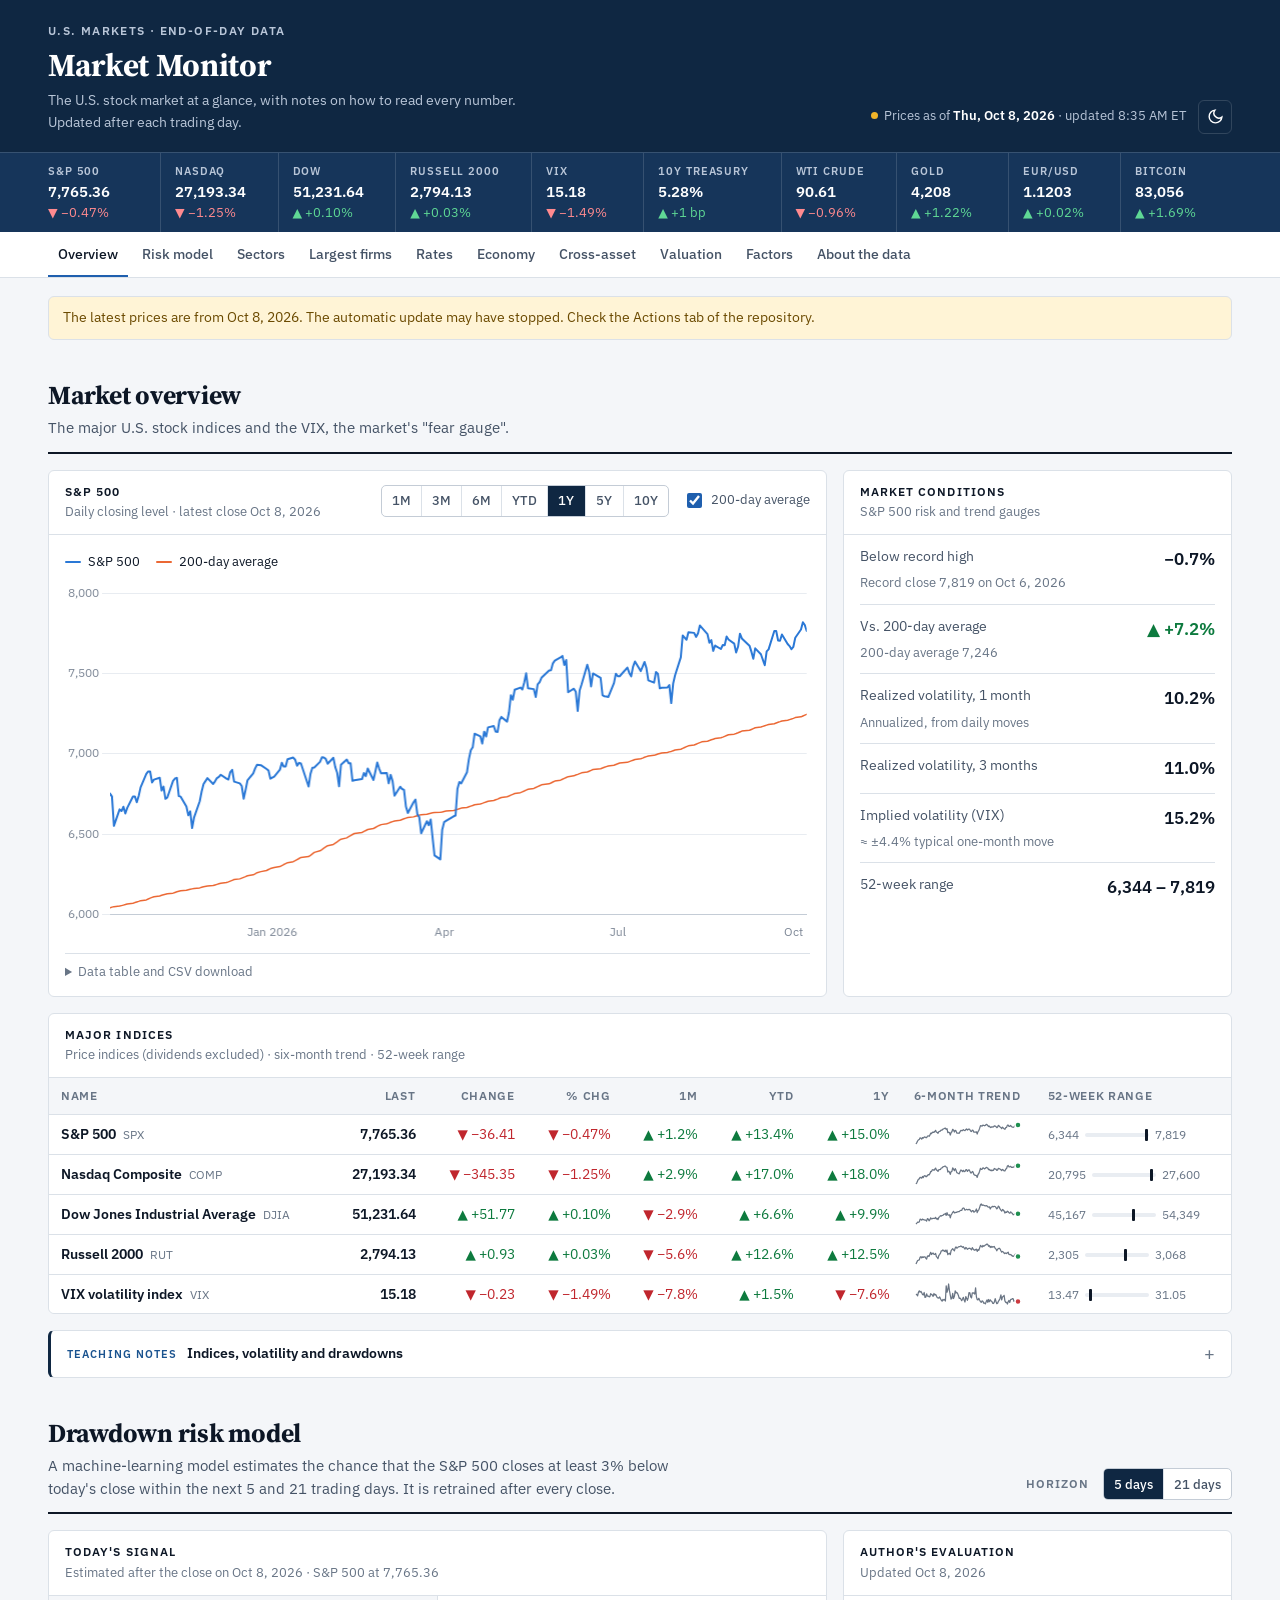
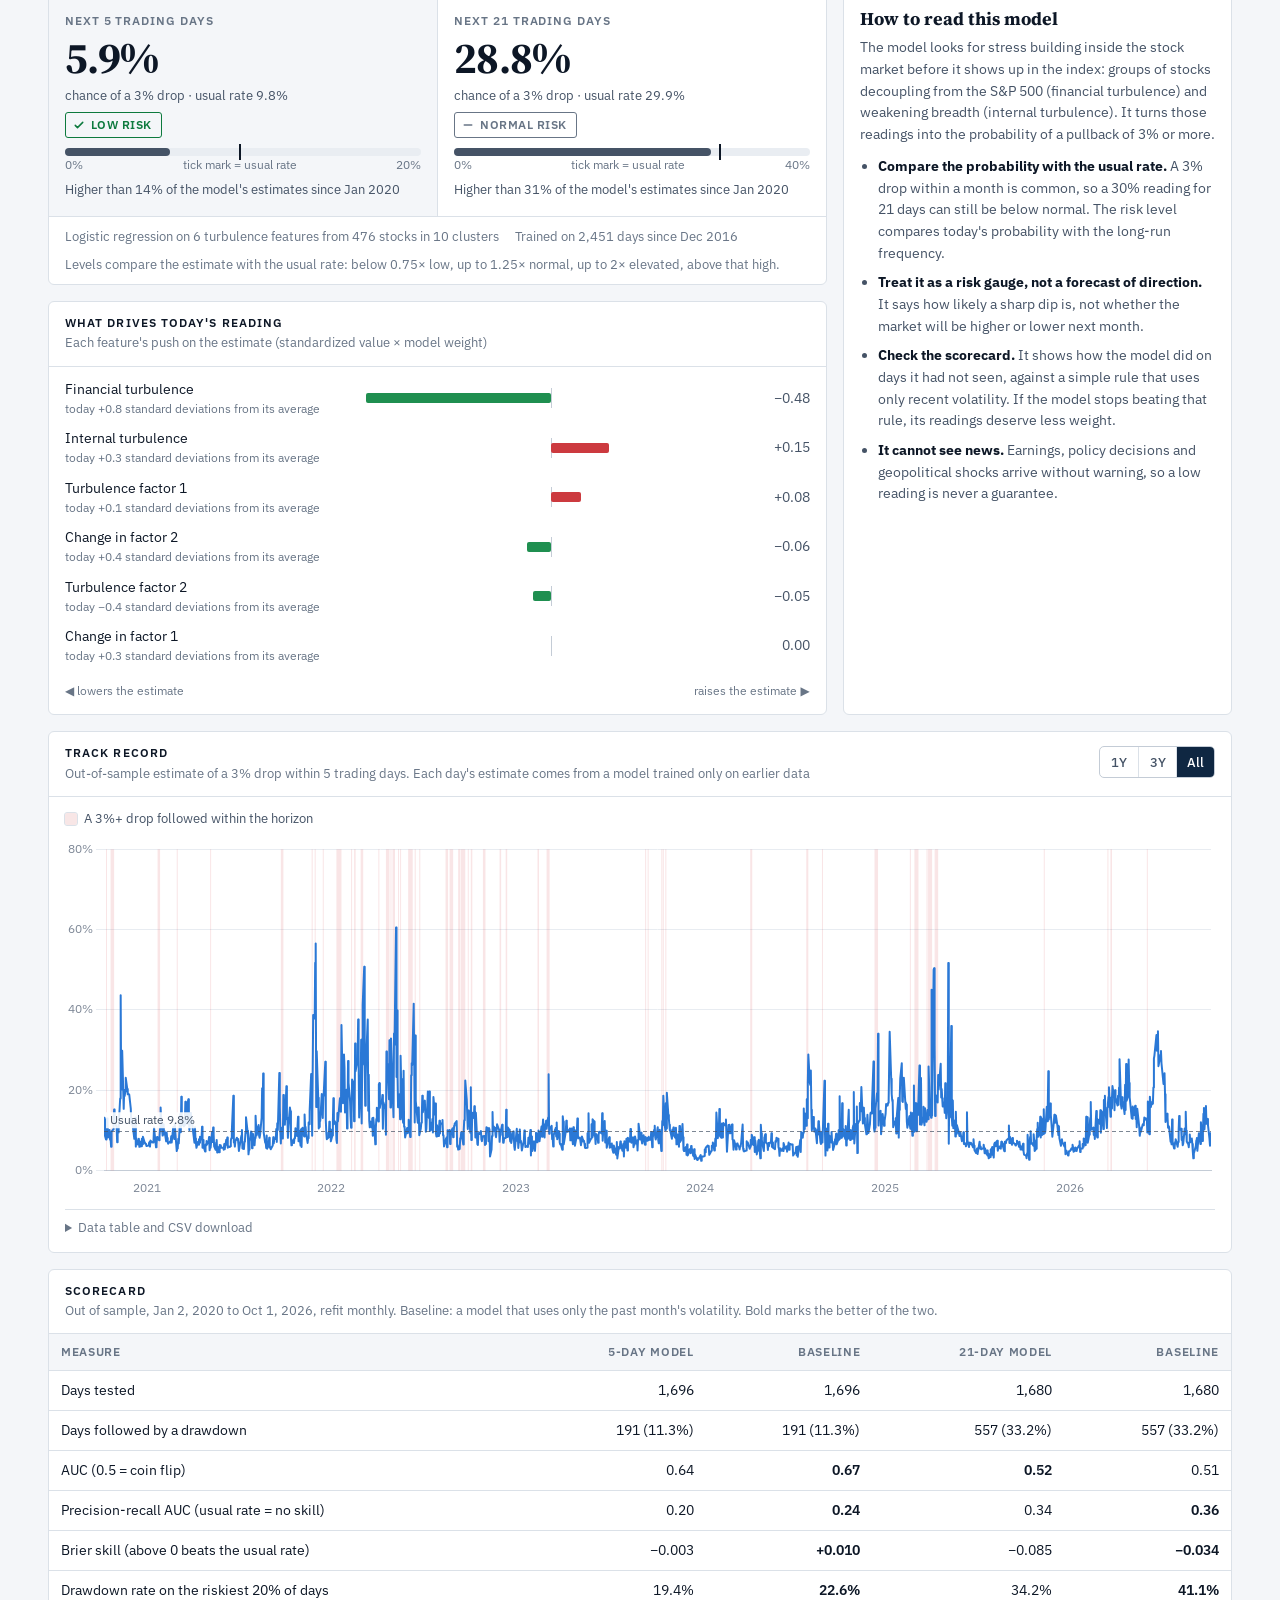
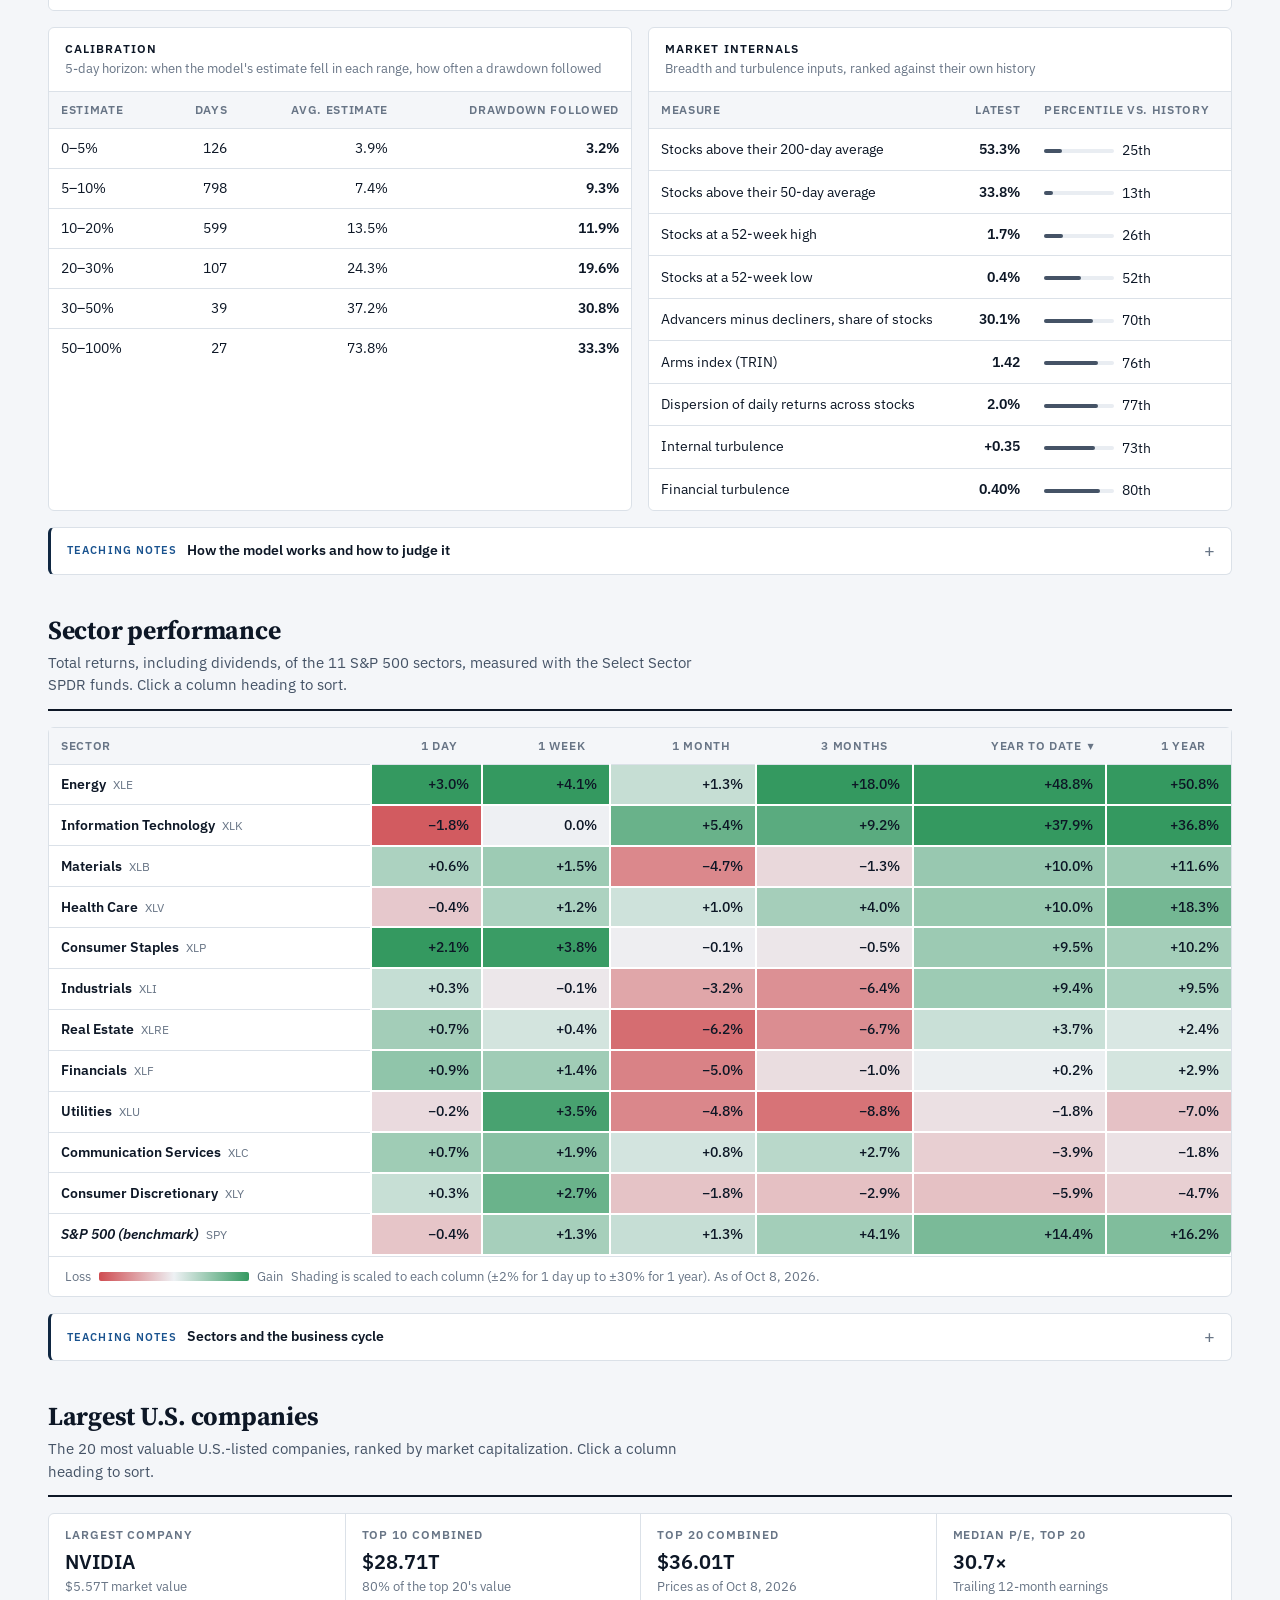
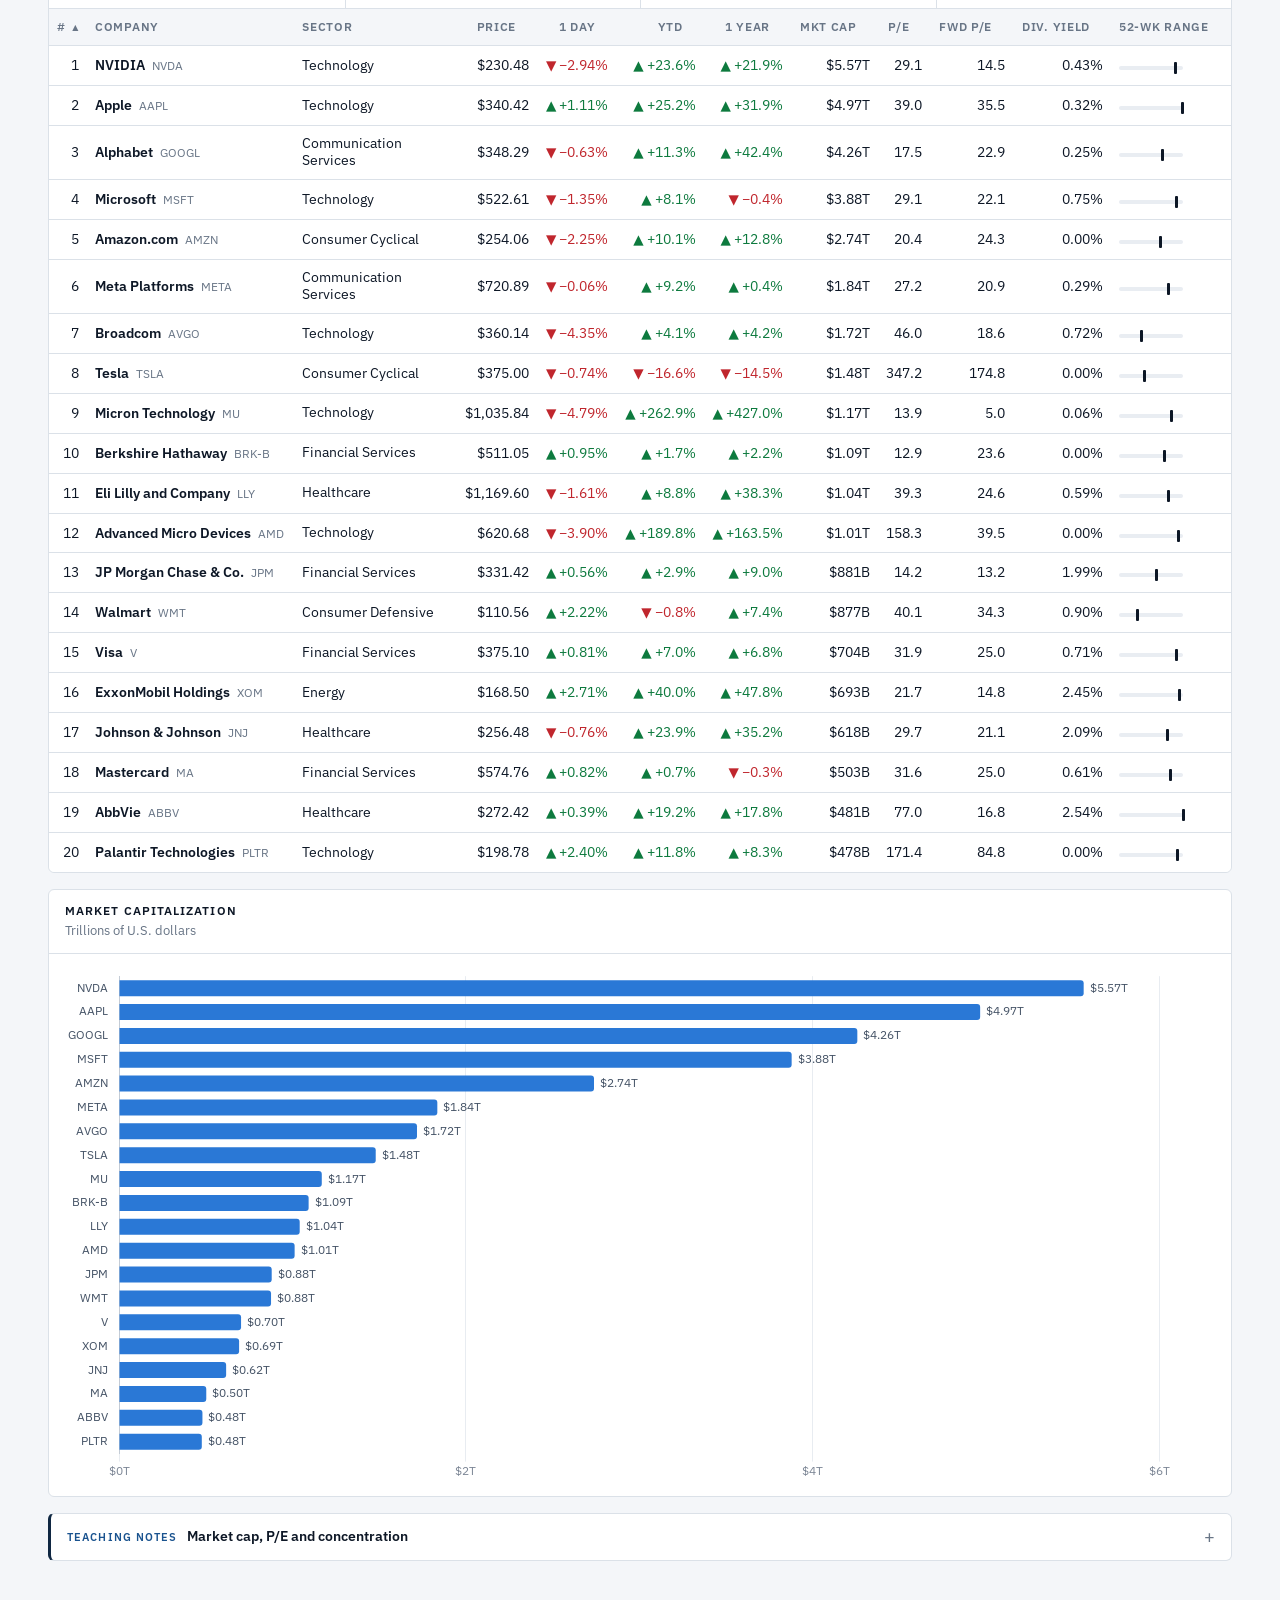
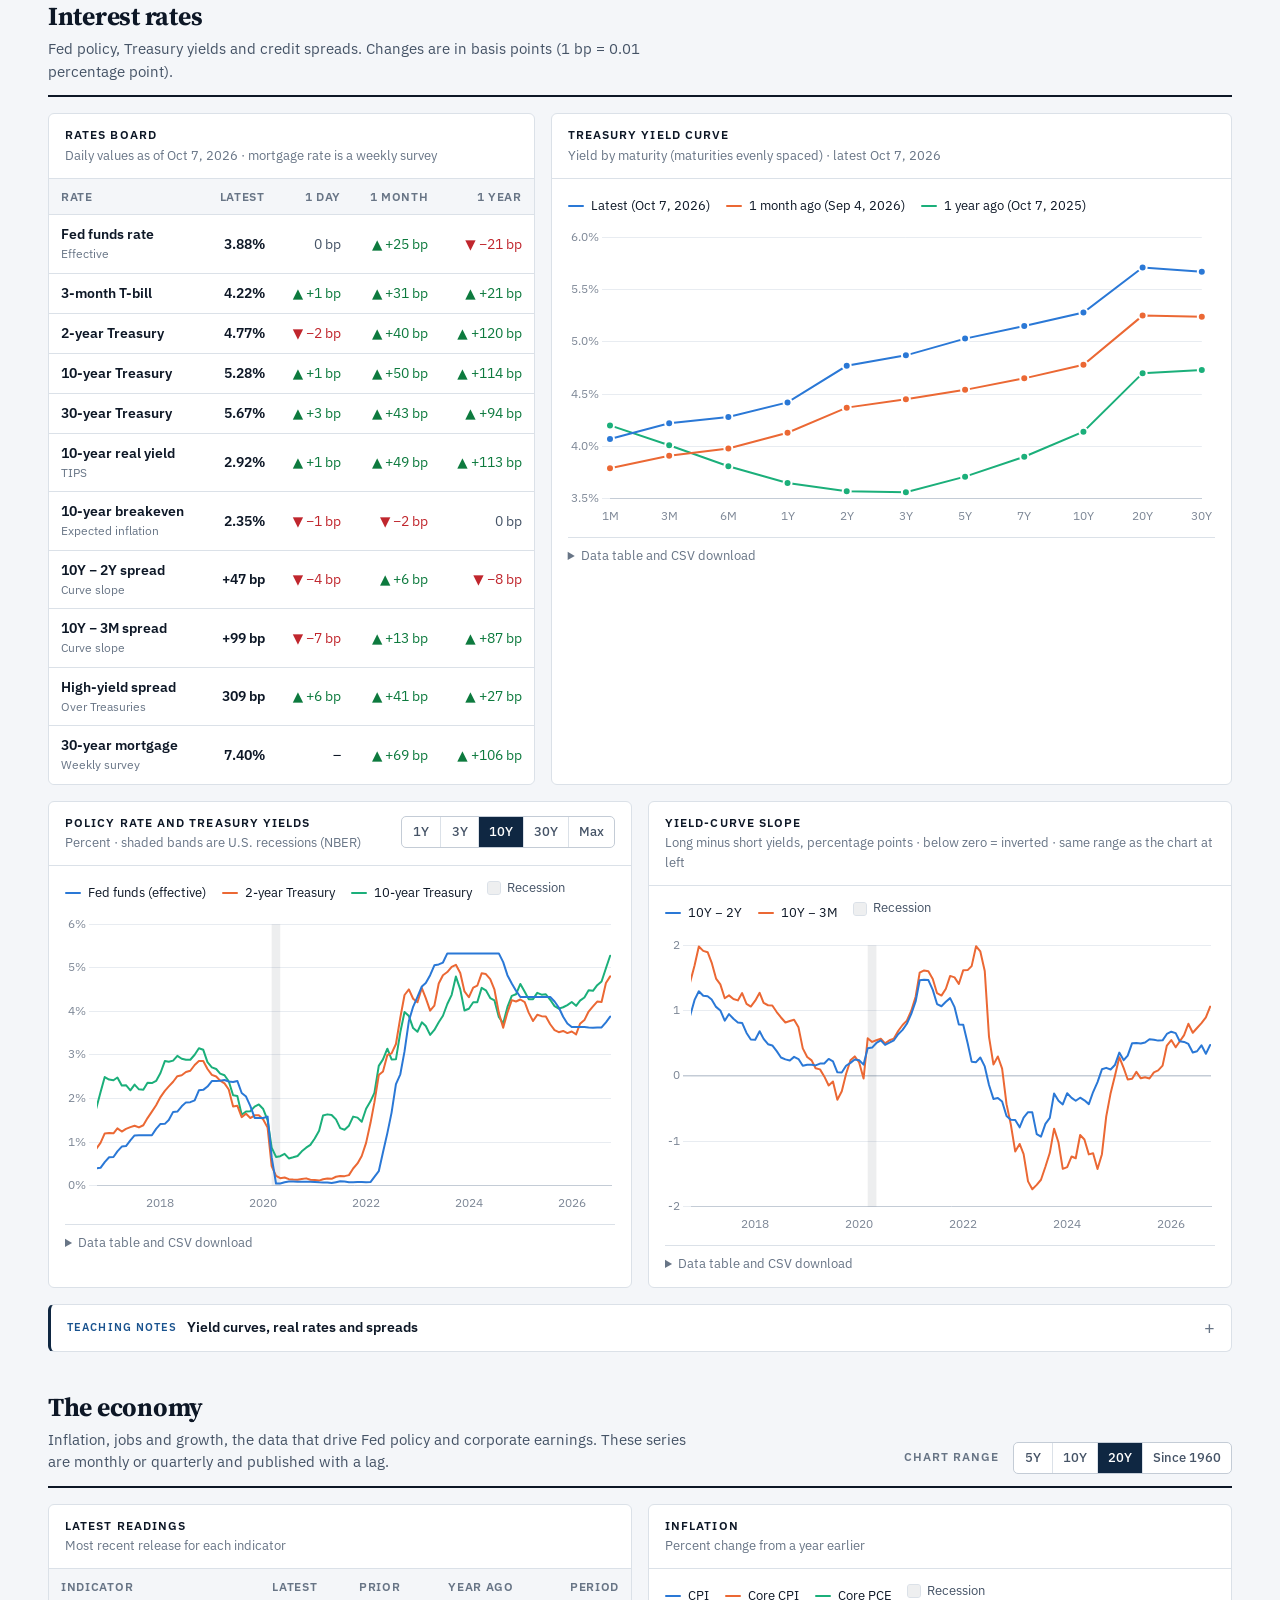
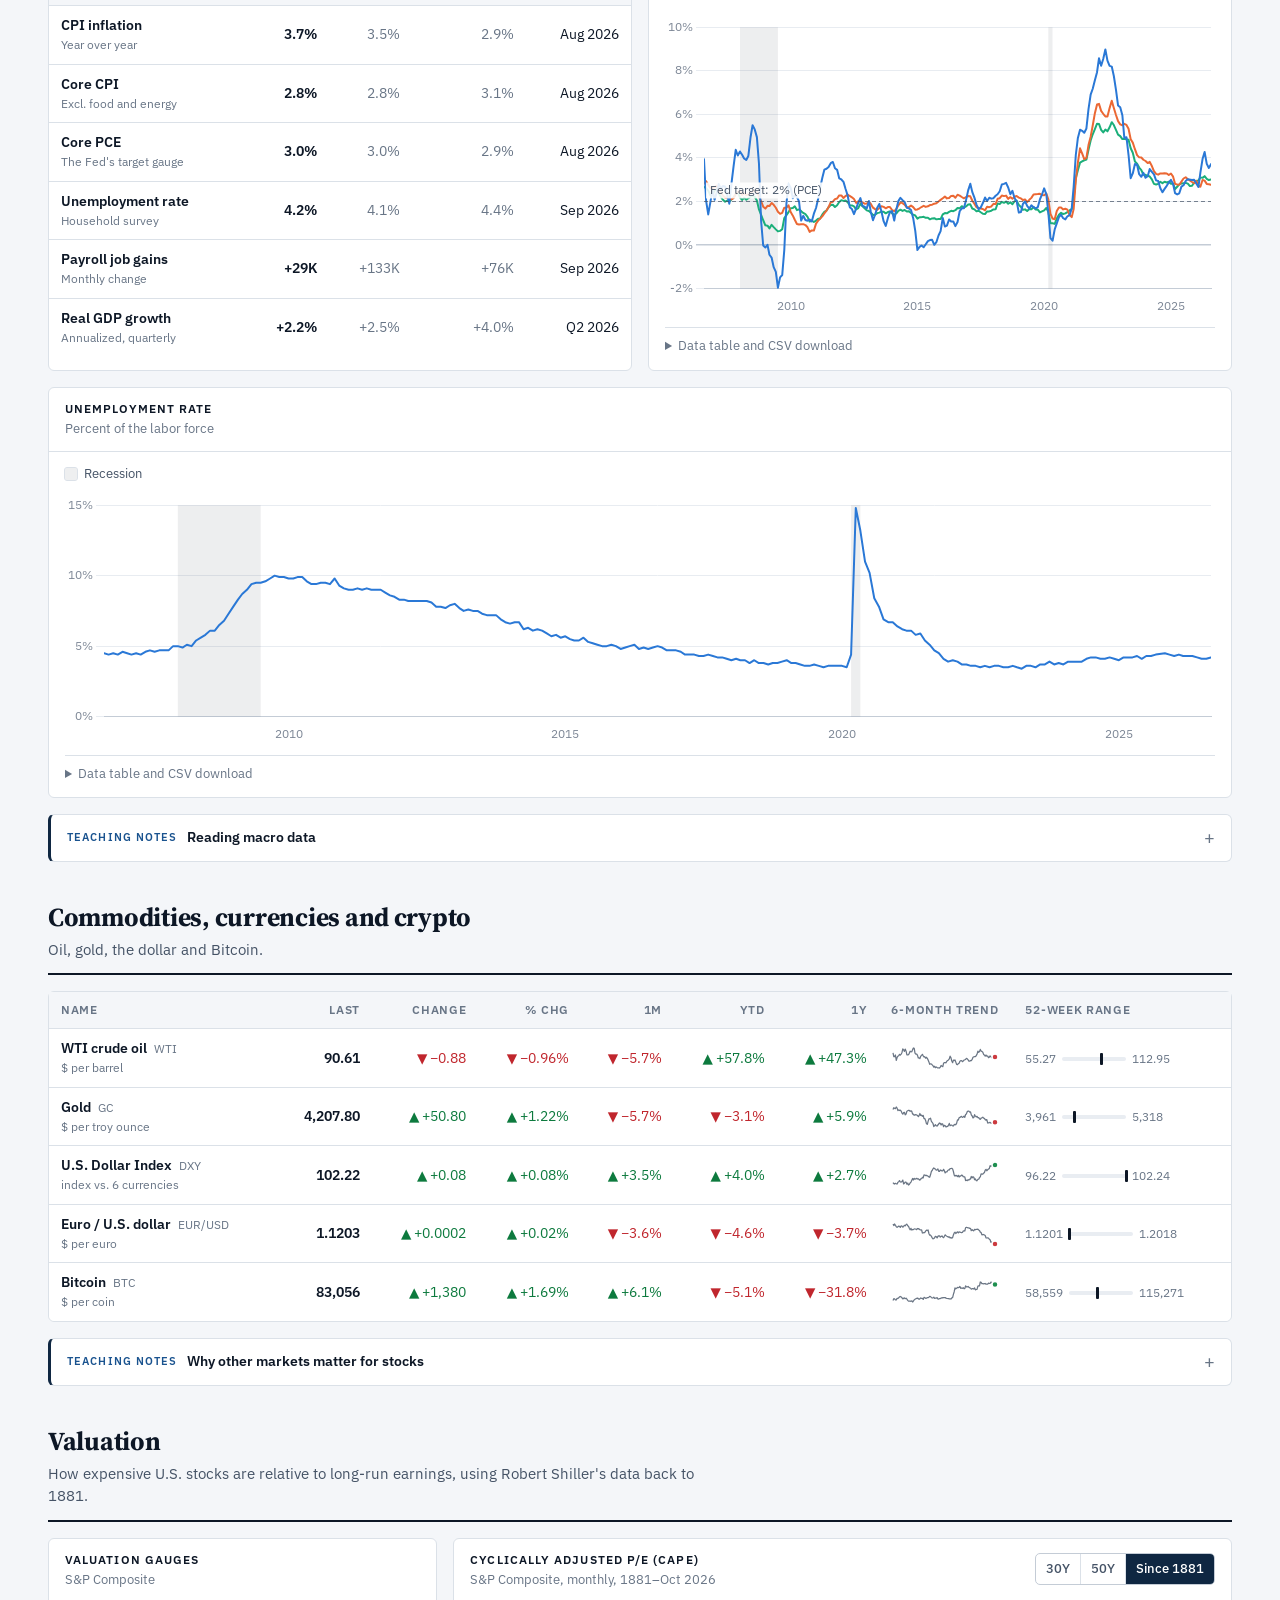
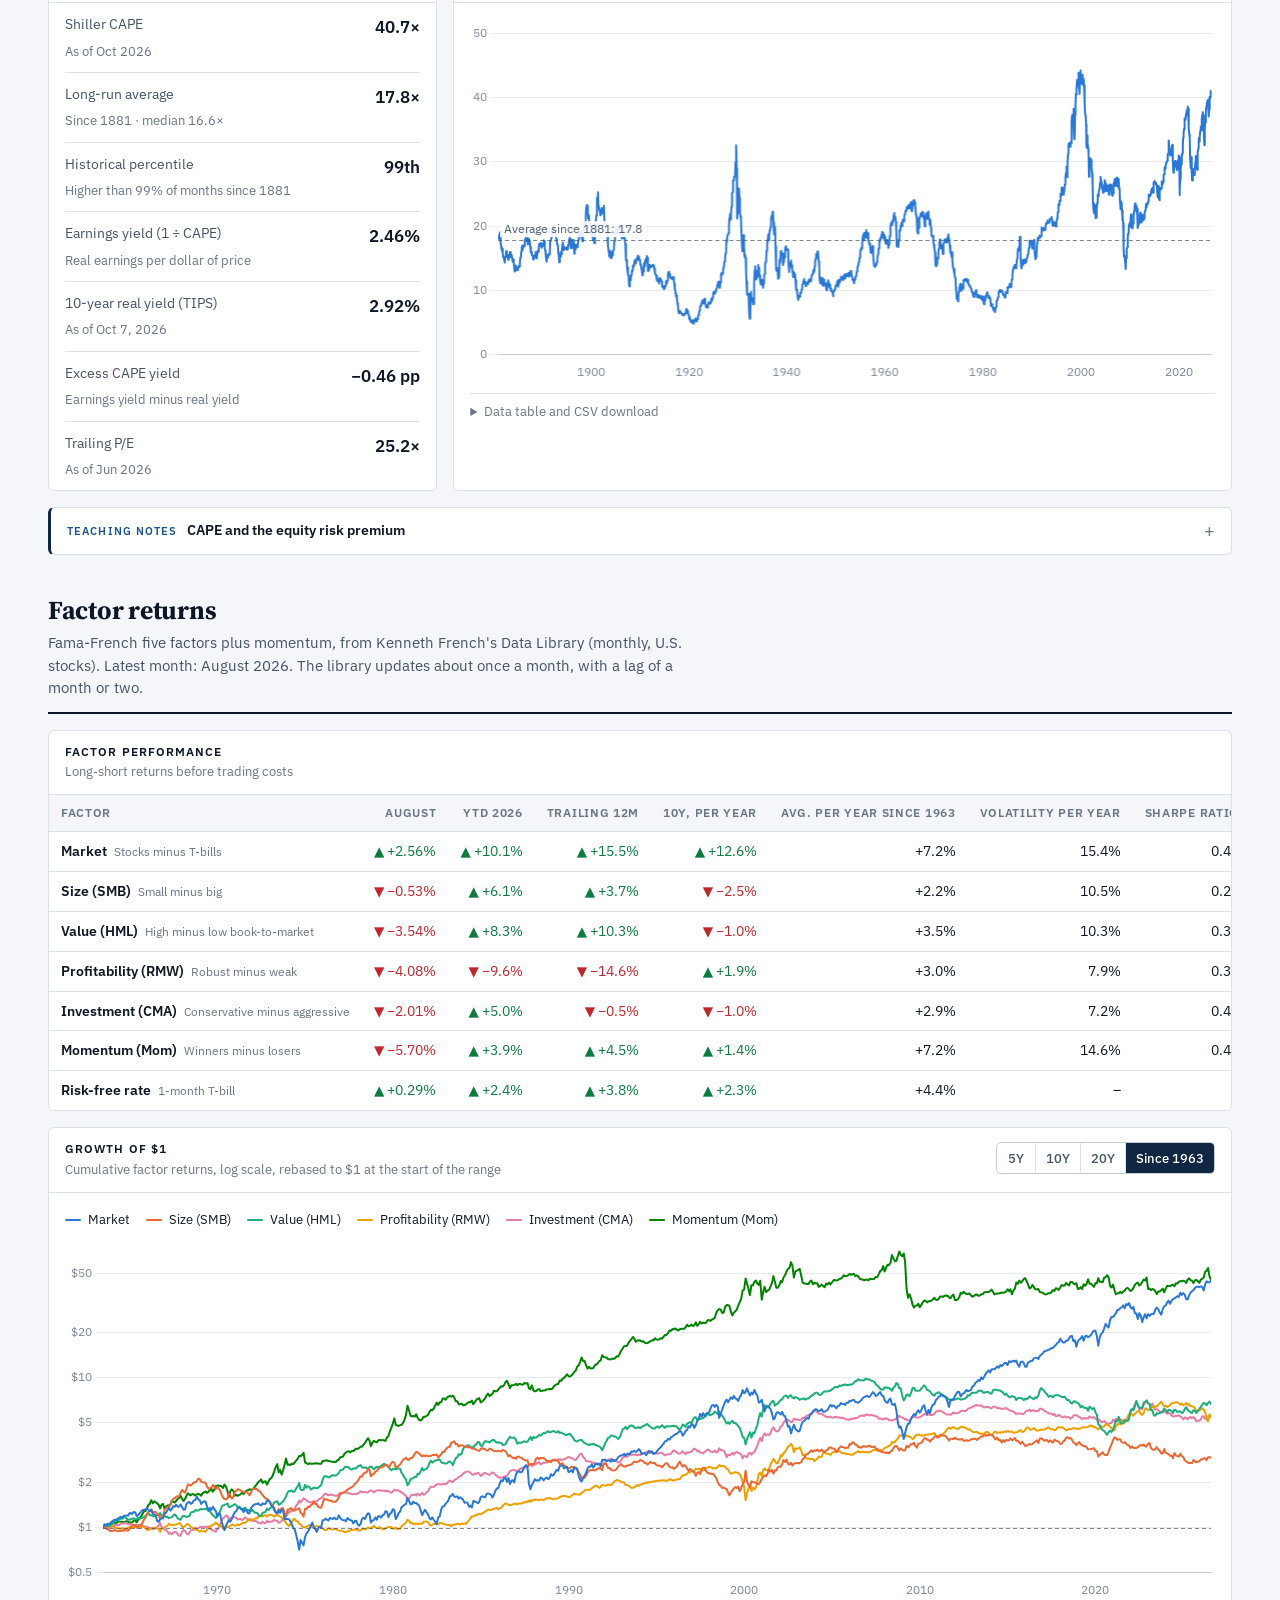
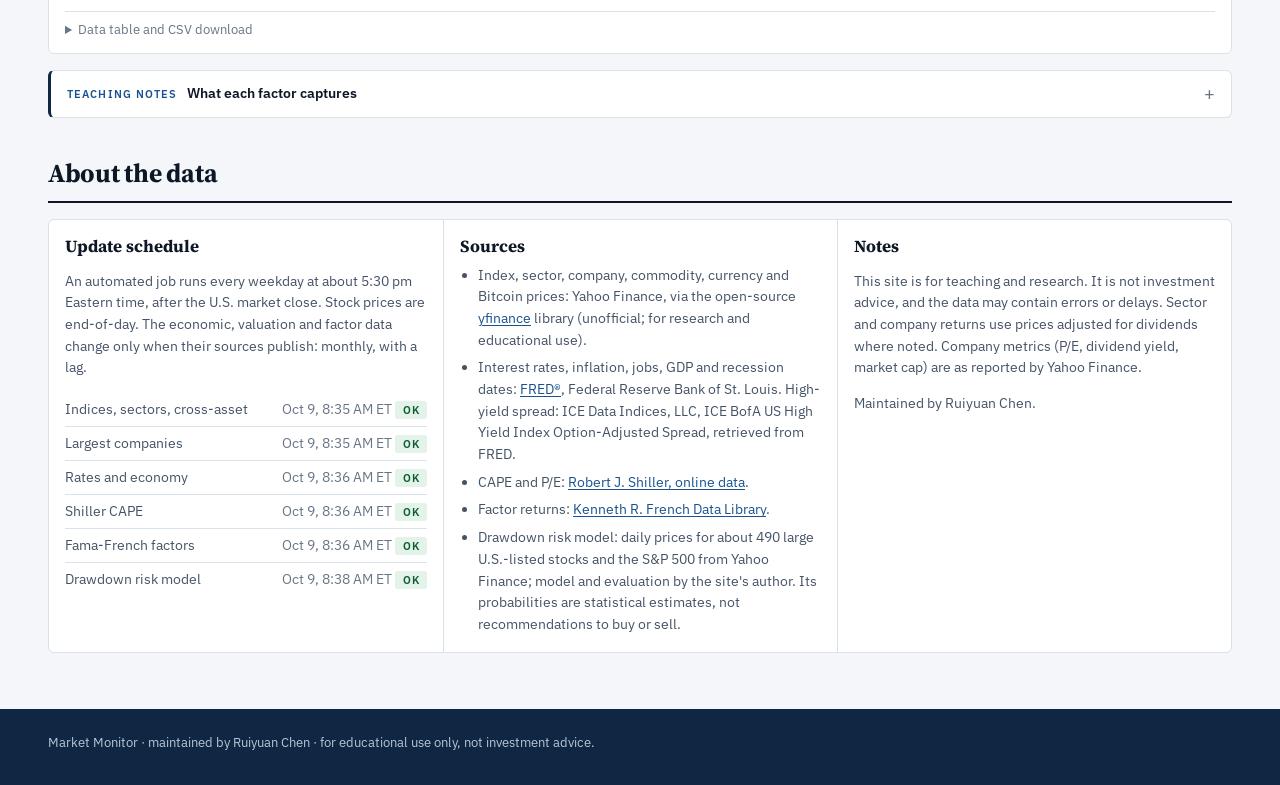
==== commit 261a80f8: "Wider Latest readings table" ====
--- a/index.html
+++ b/index.html
@@ -360,7 +360,7 @@
         </div>
       </div>
     </div>
-    <div class="grid g-5-7">
+    <div class="grid g-6-6">
       <article class="panel">
         <div class="panel-head"><div><h3 class="panel-title">Latest readings</h3><p class="panel-sub">Most recent release for each indicator</p></div></div>
         <div class="table-wrap" id="macro-table"></div>
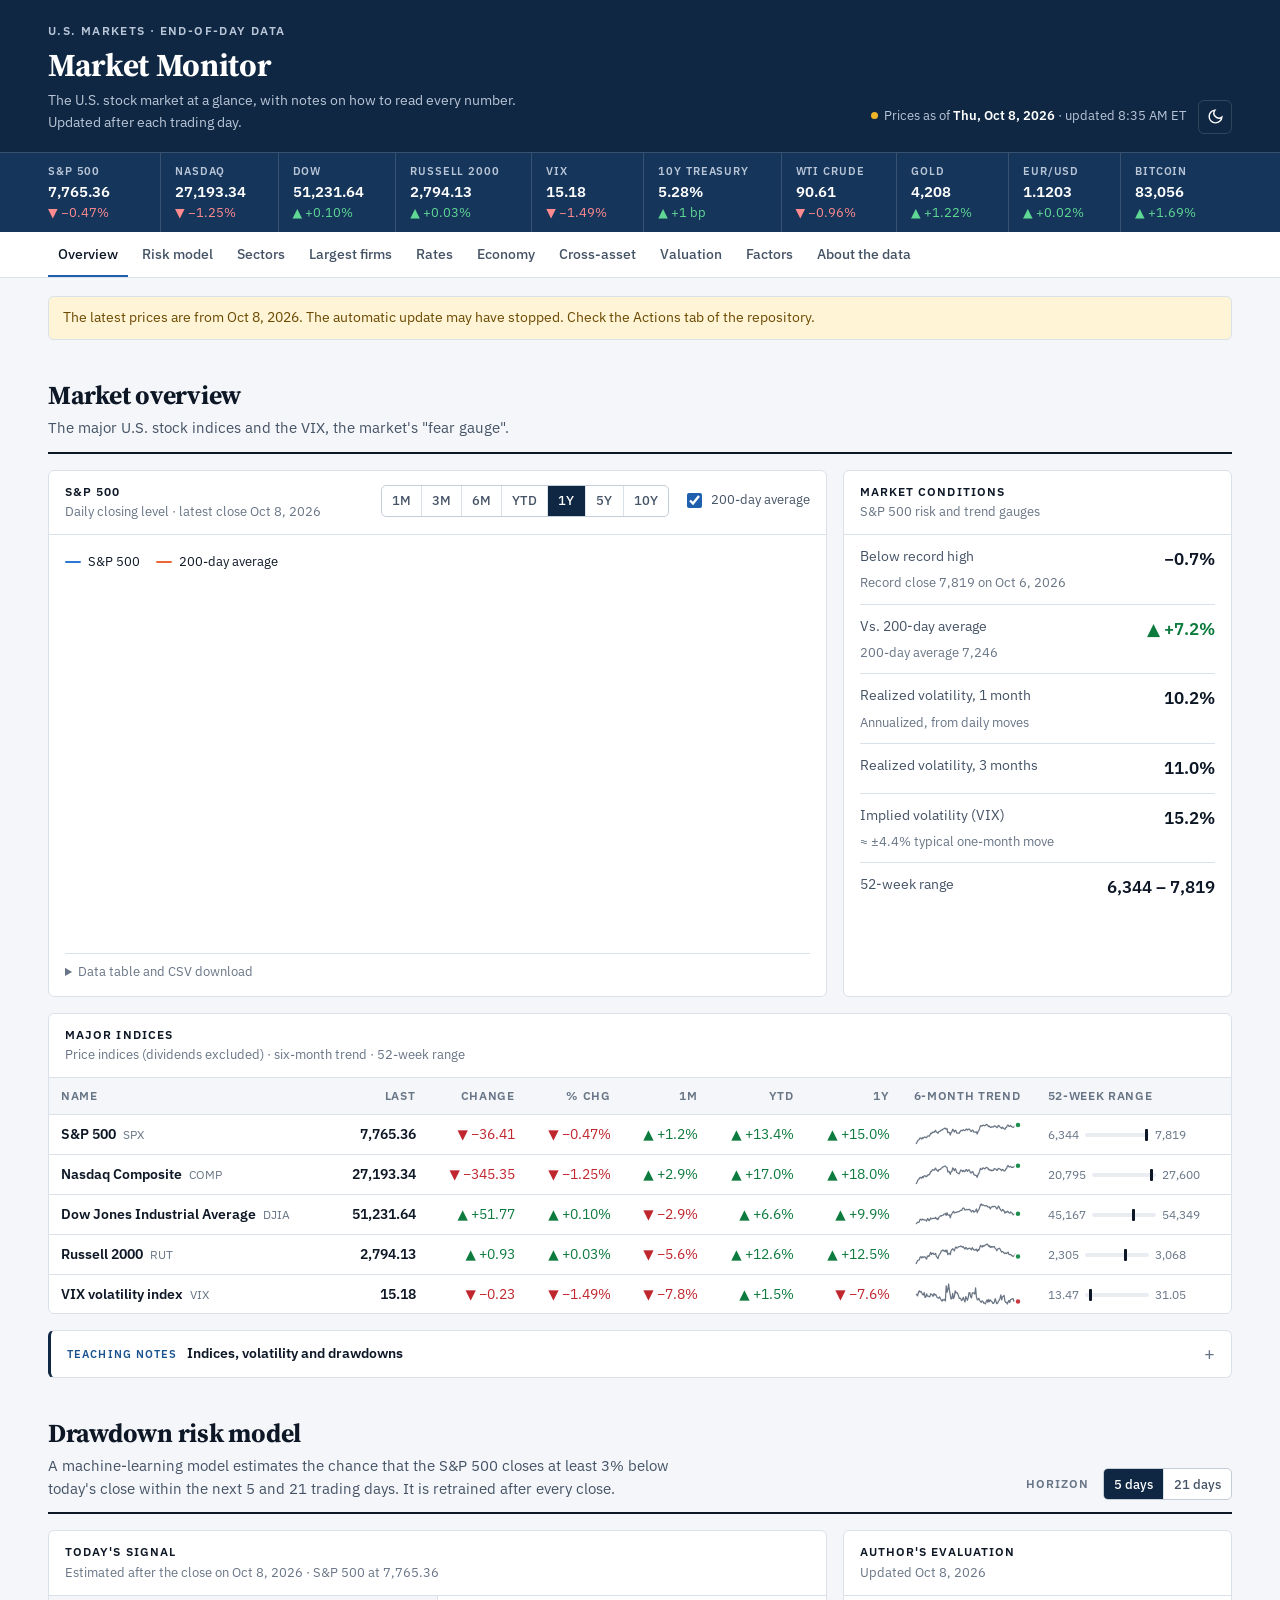
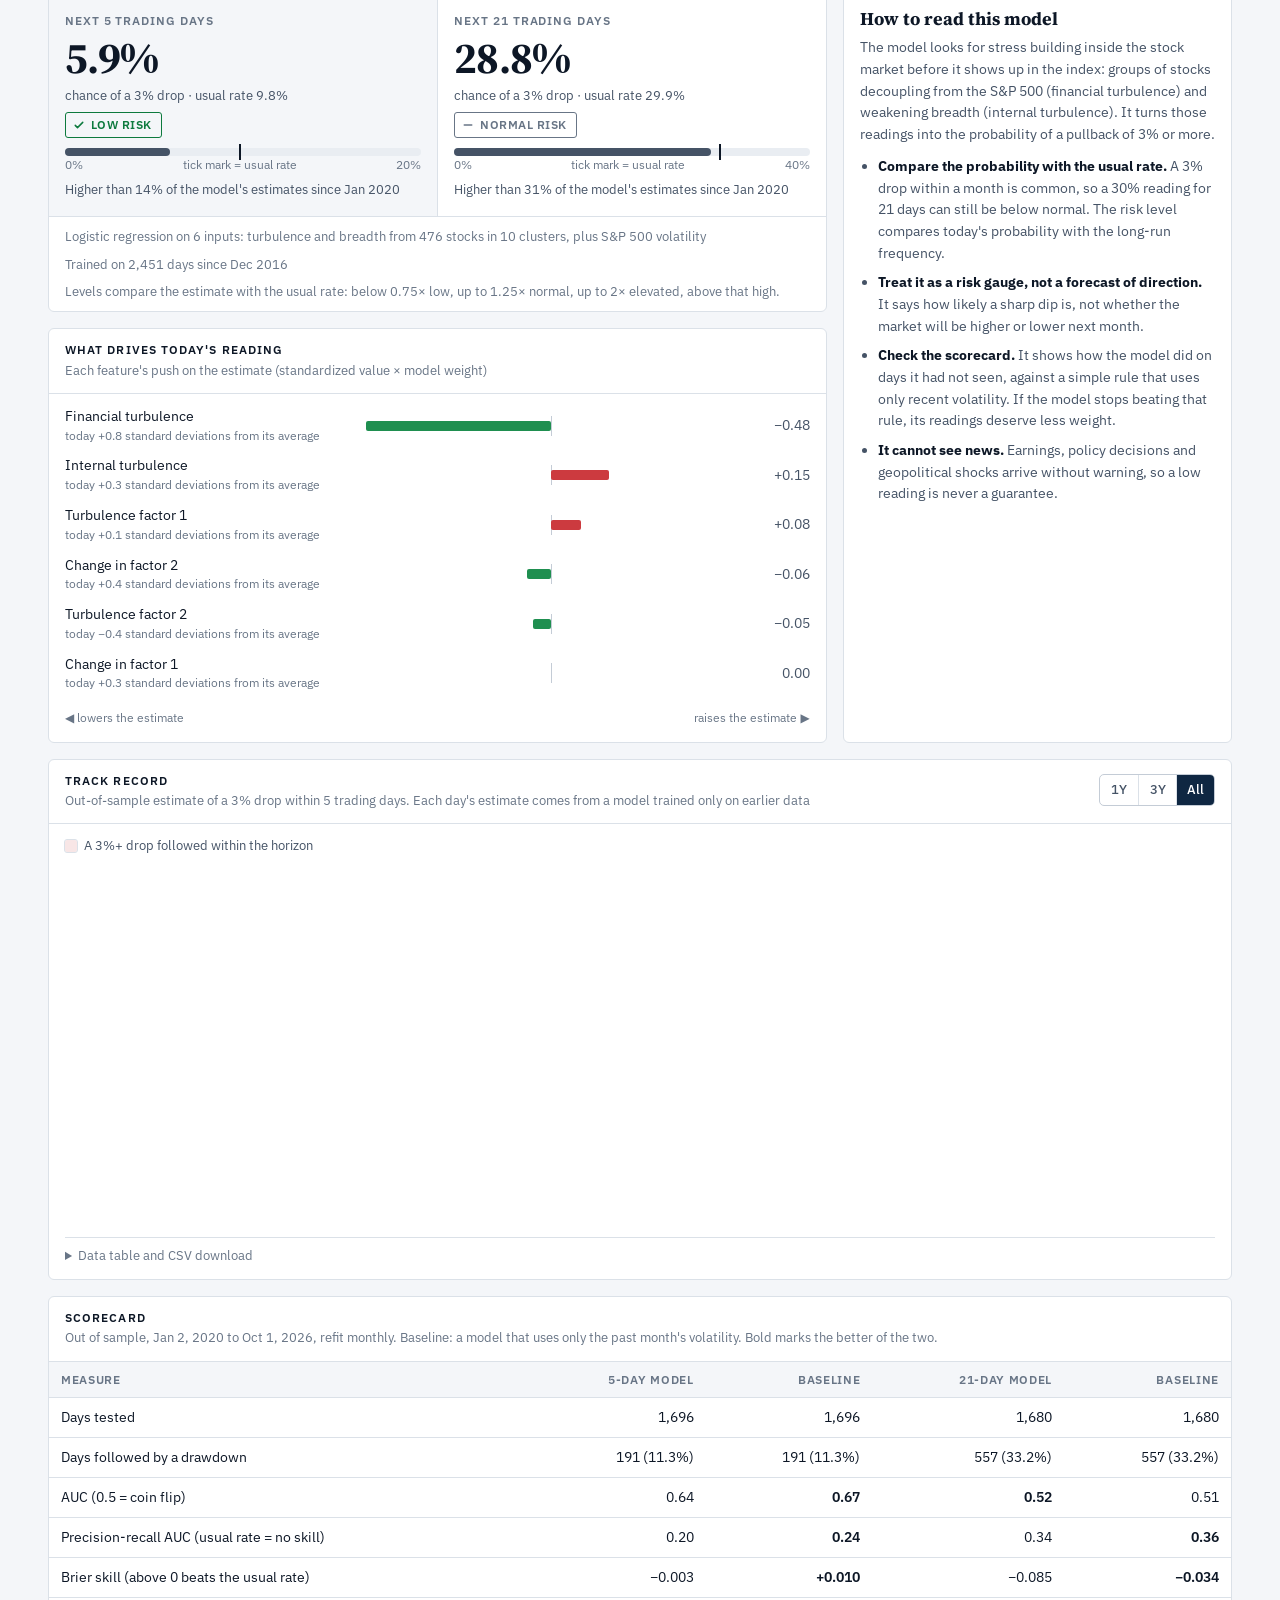
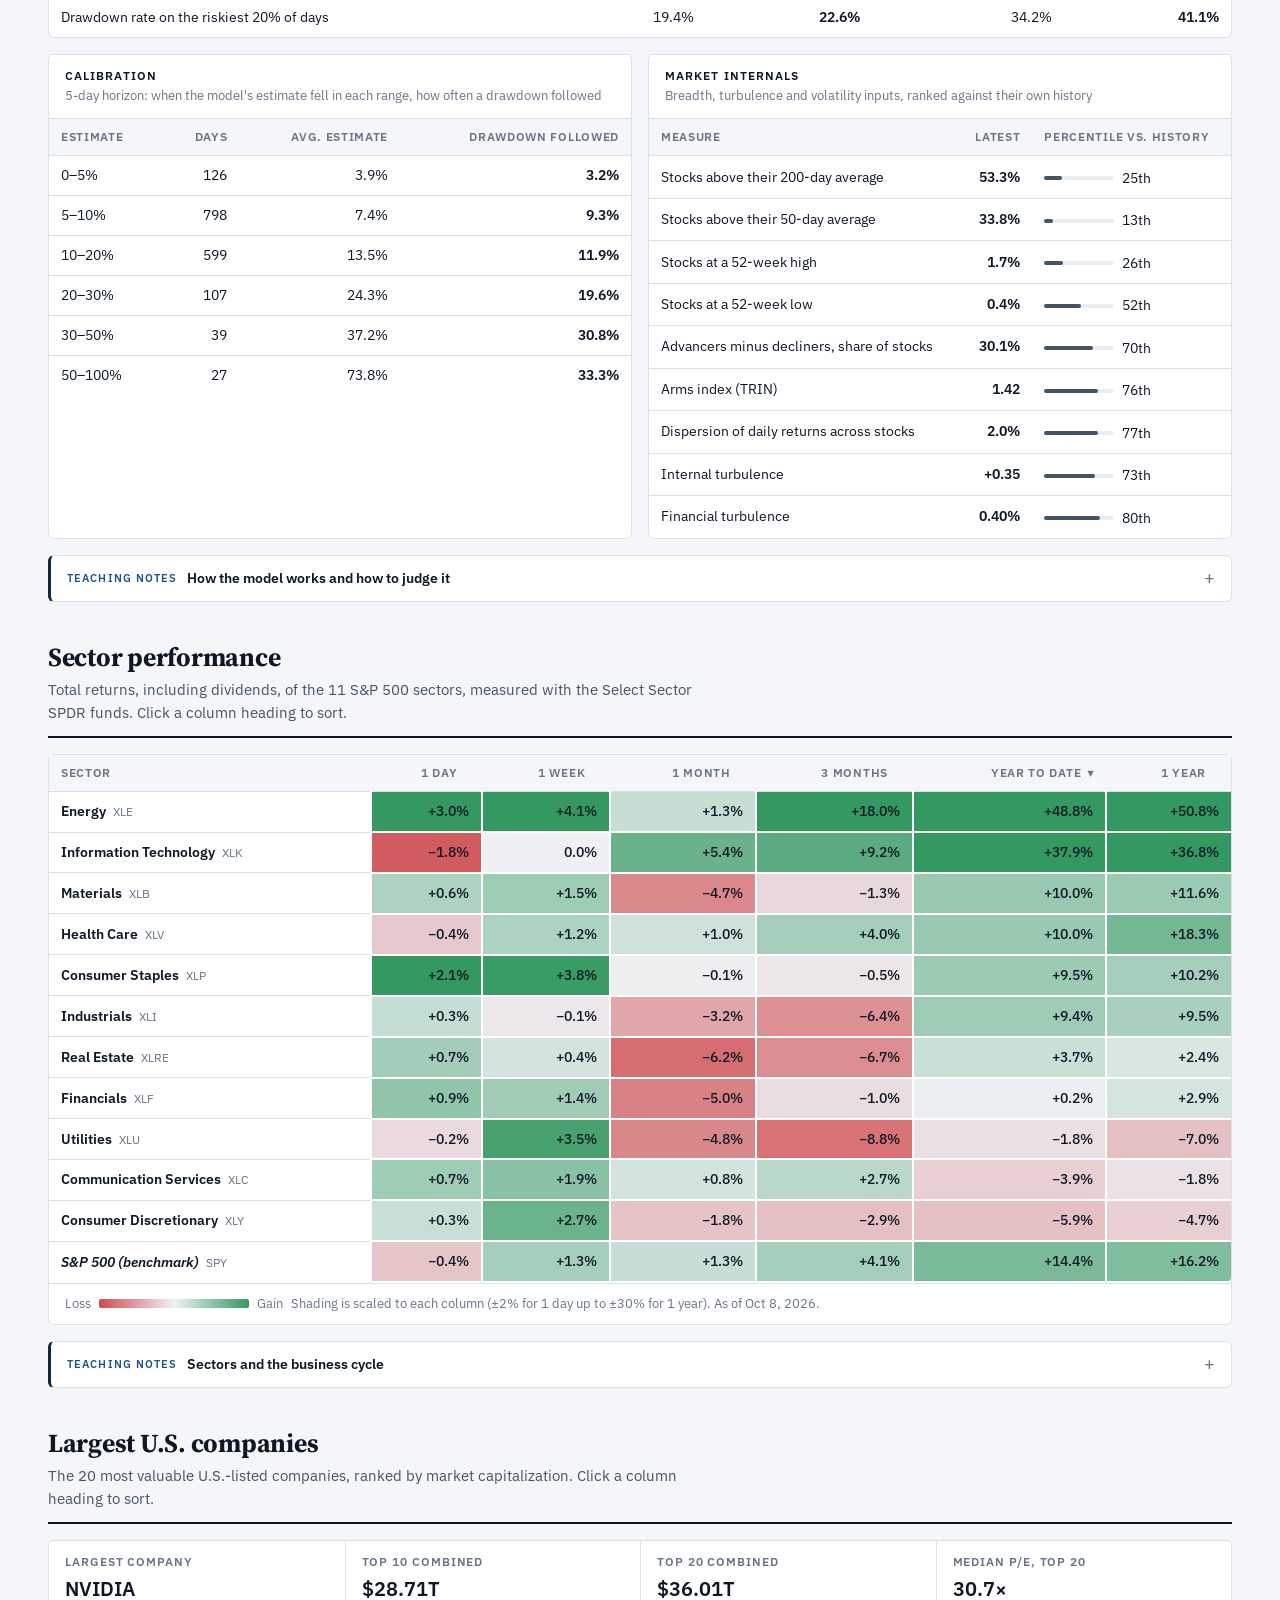
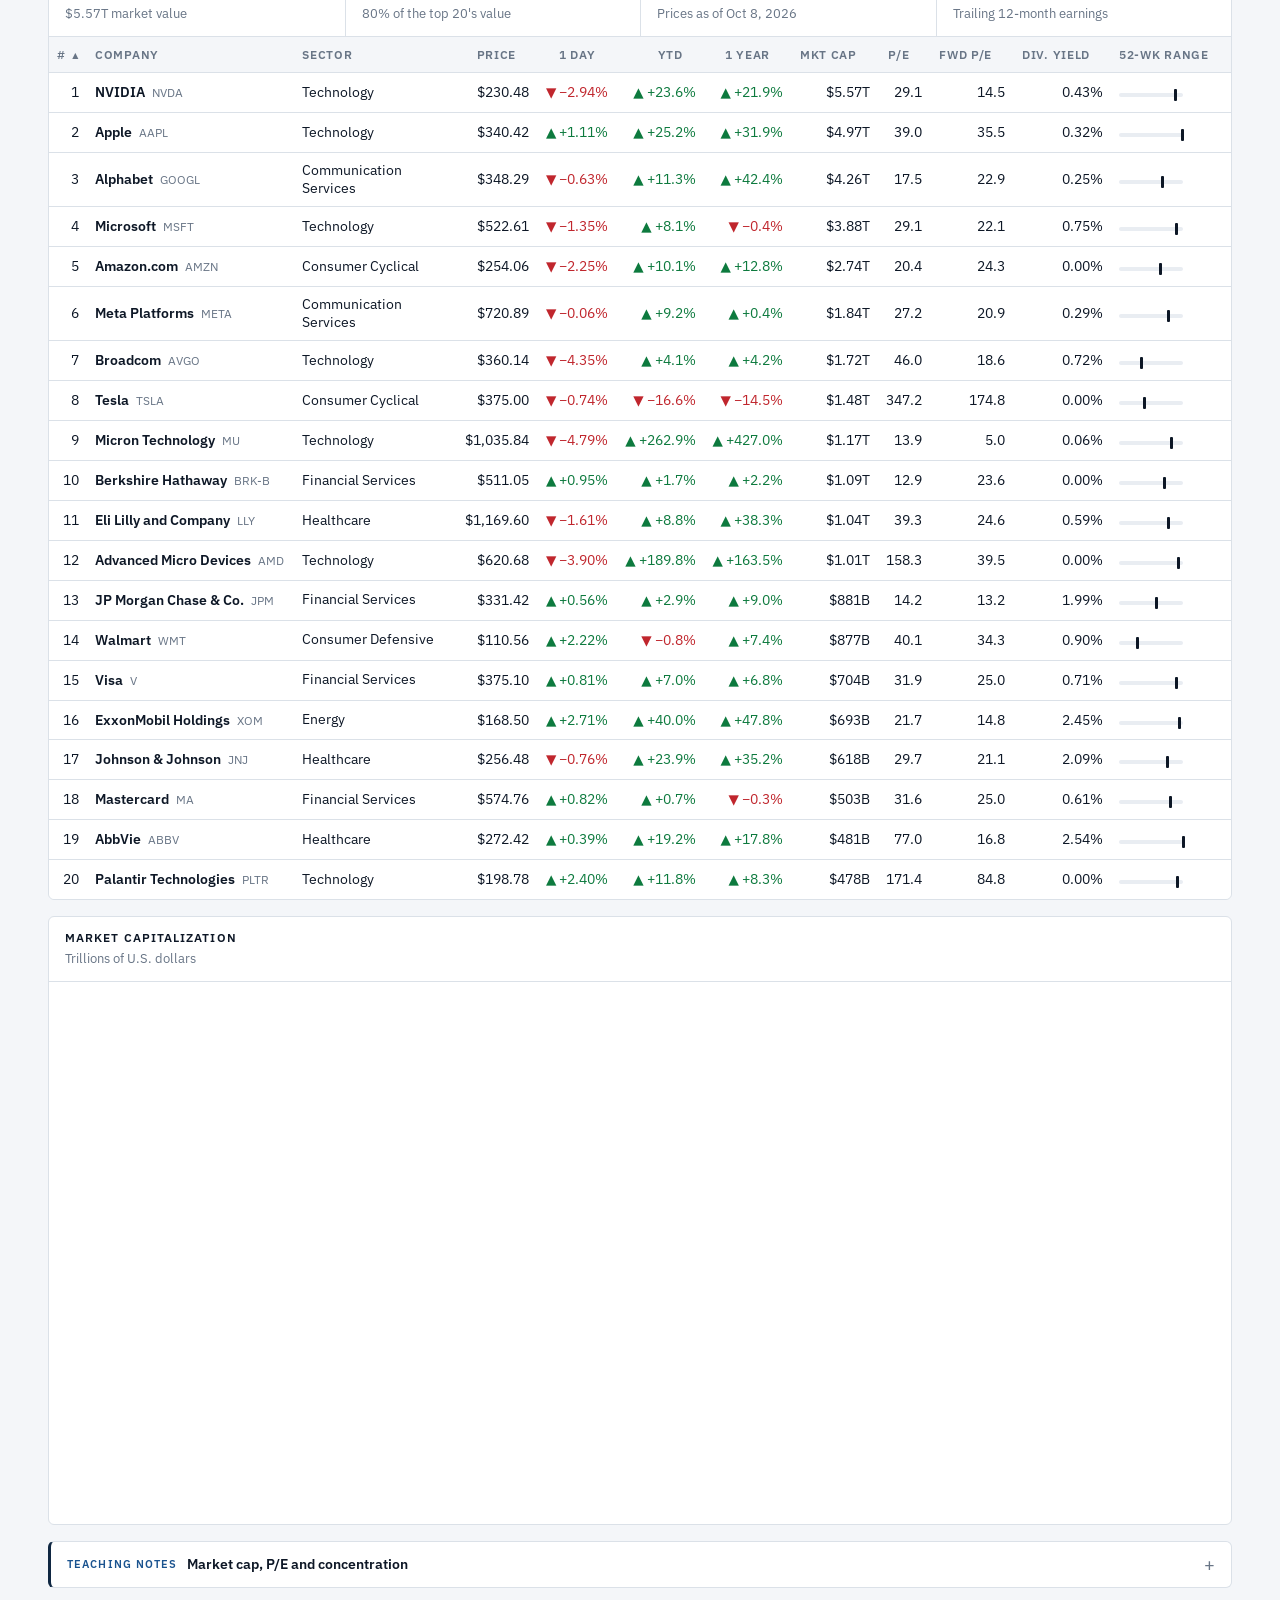
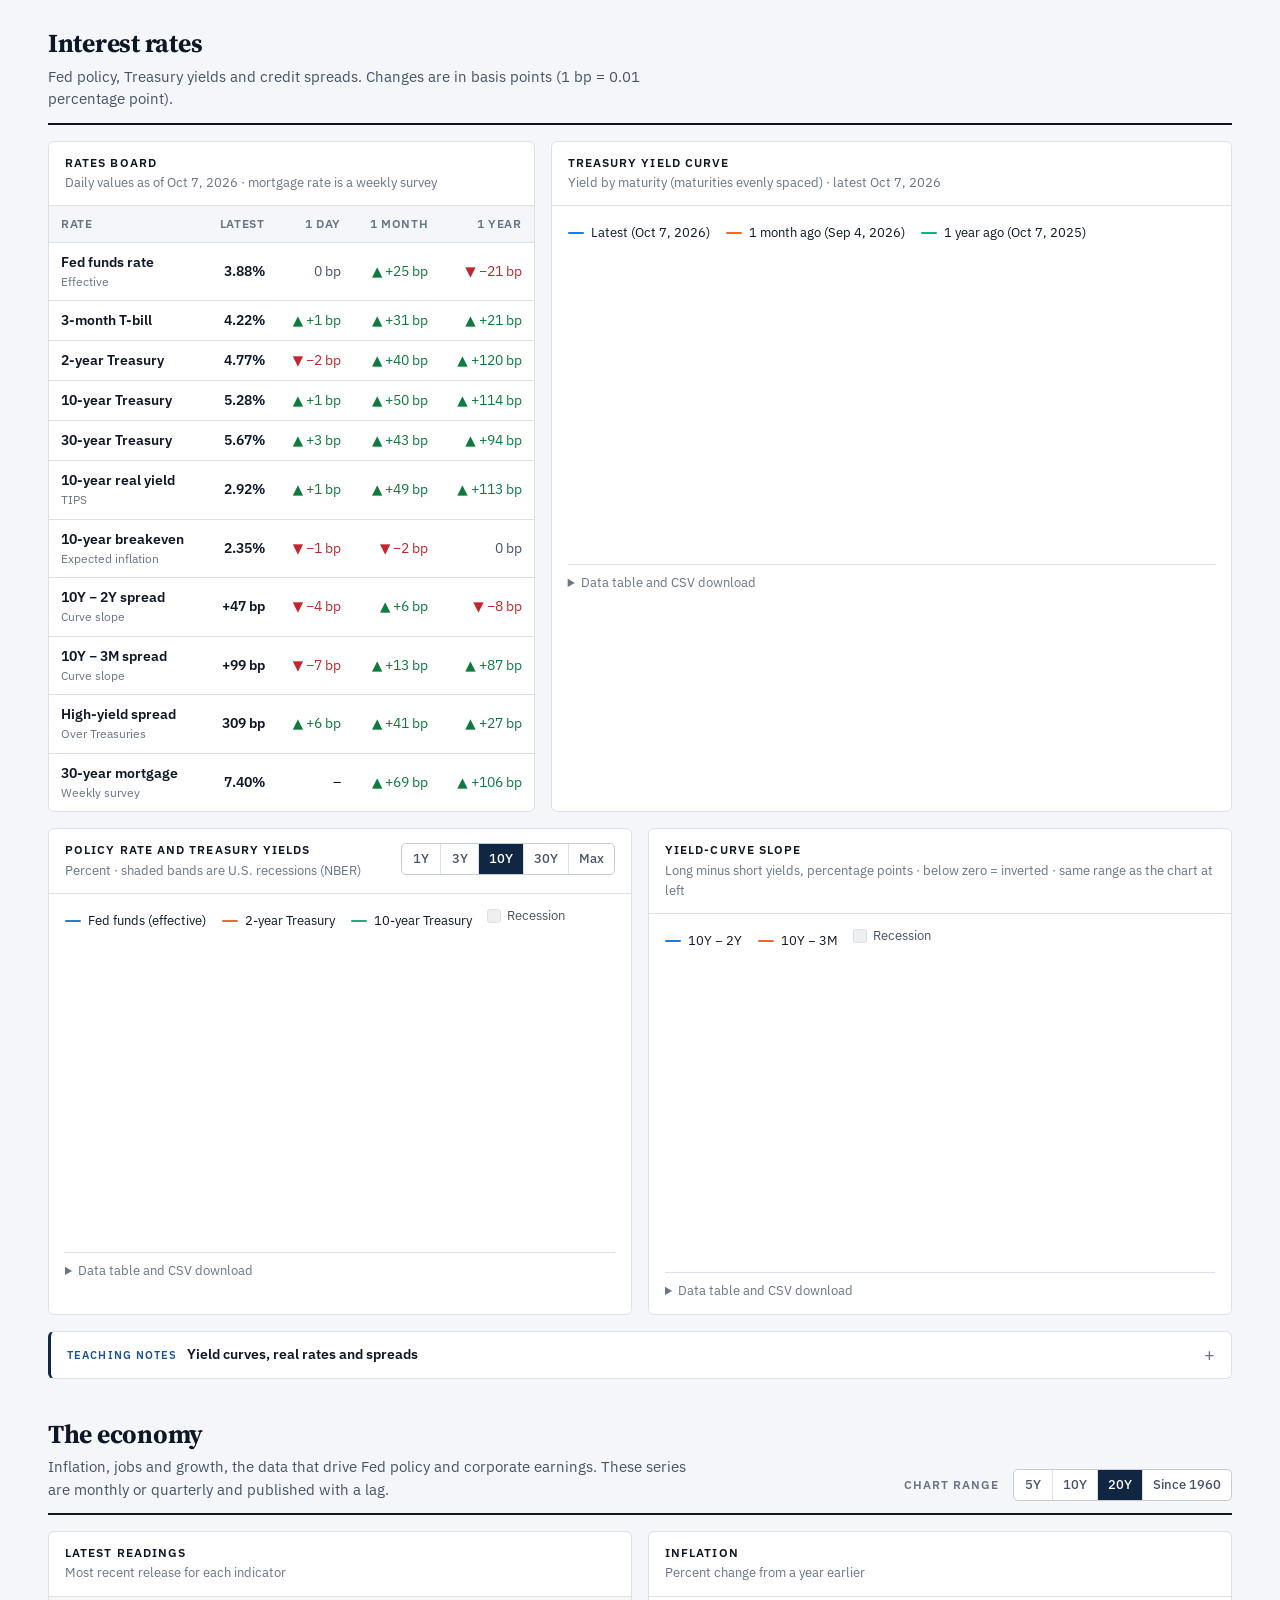
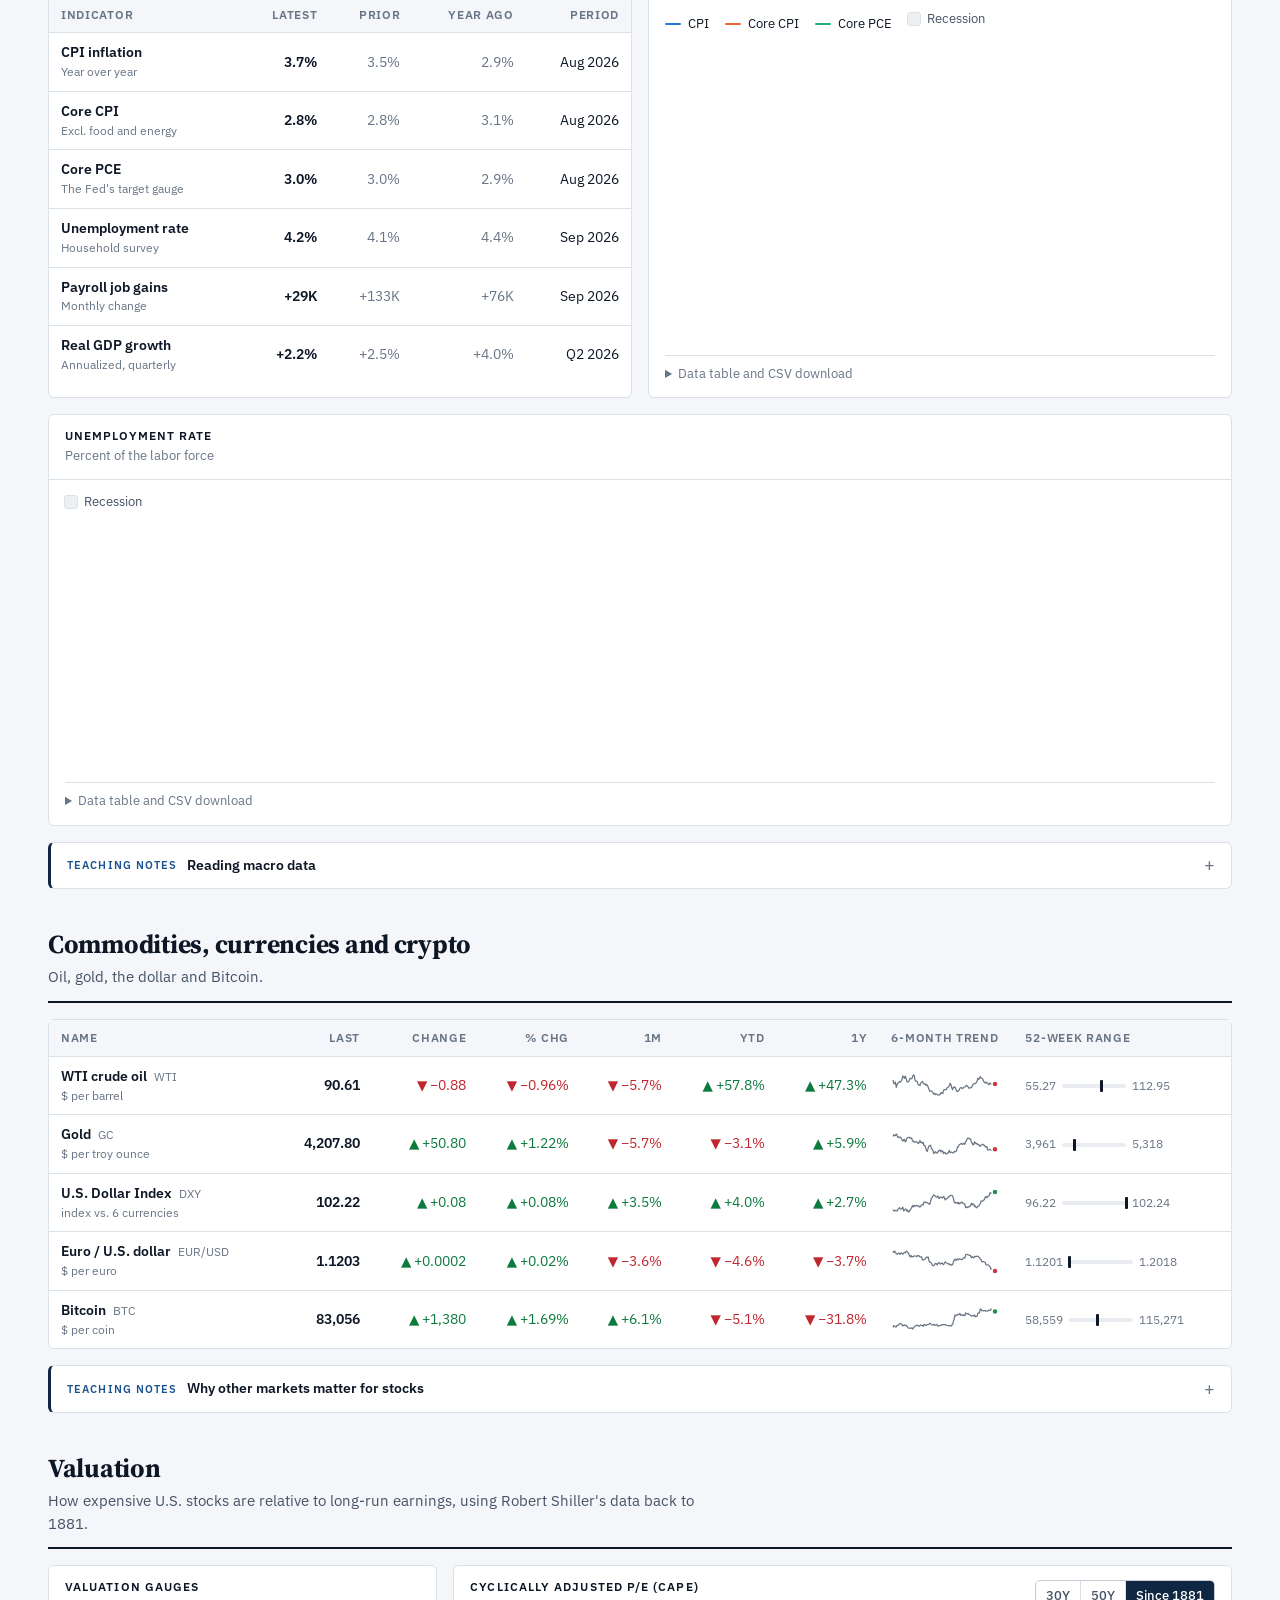
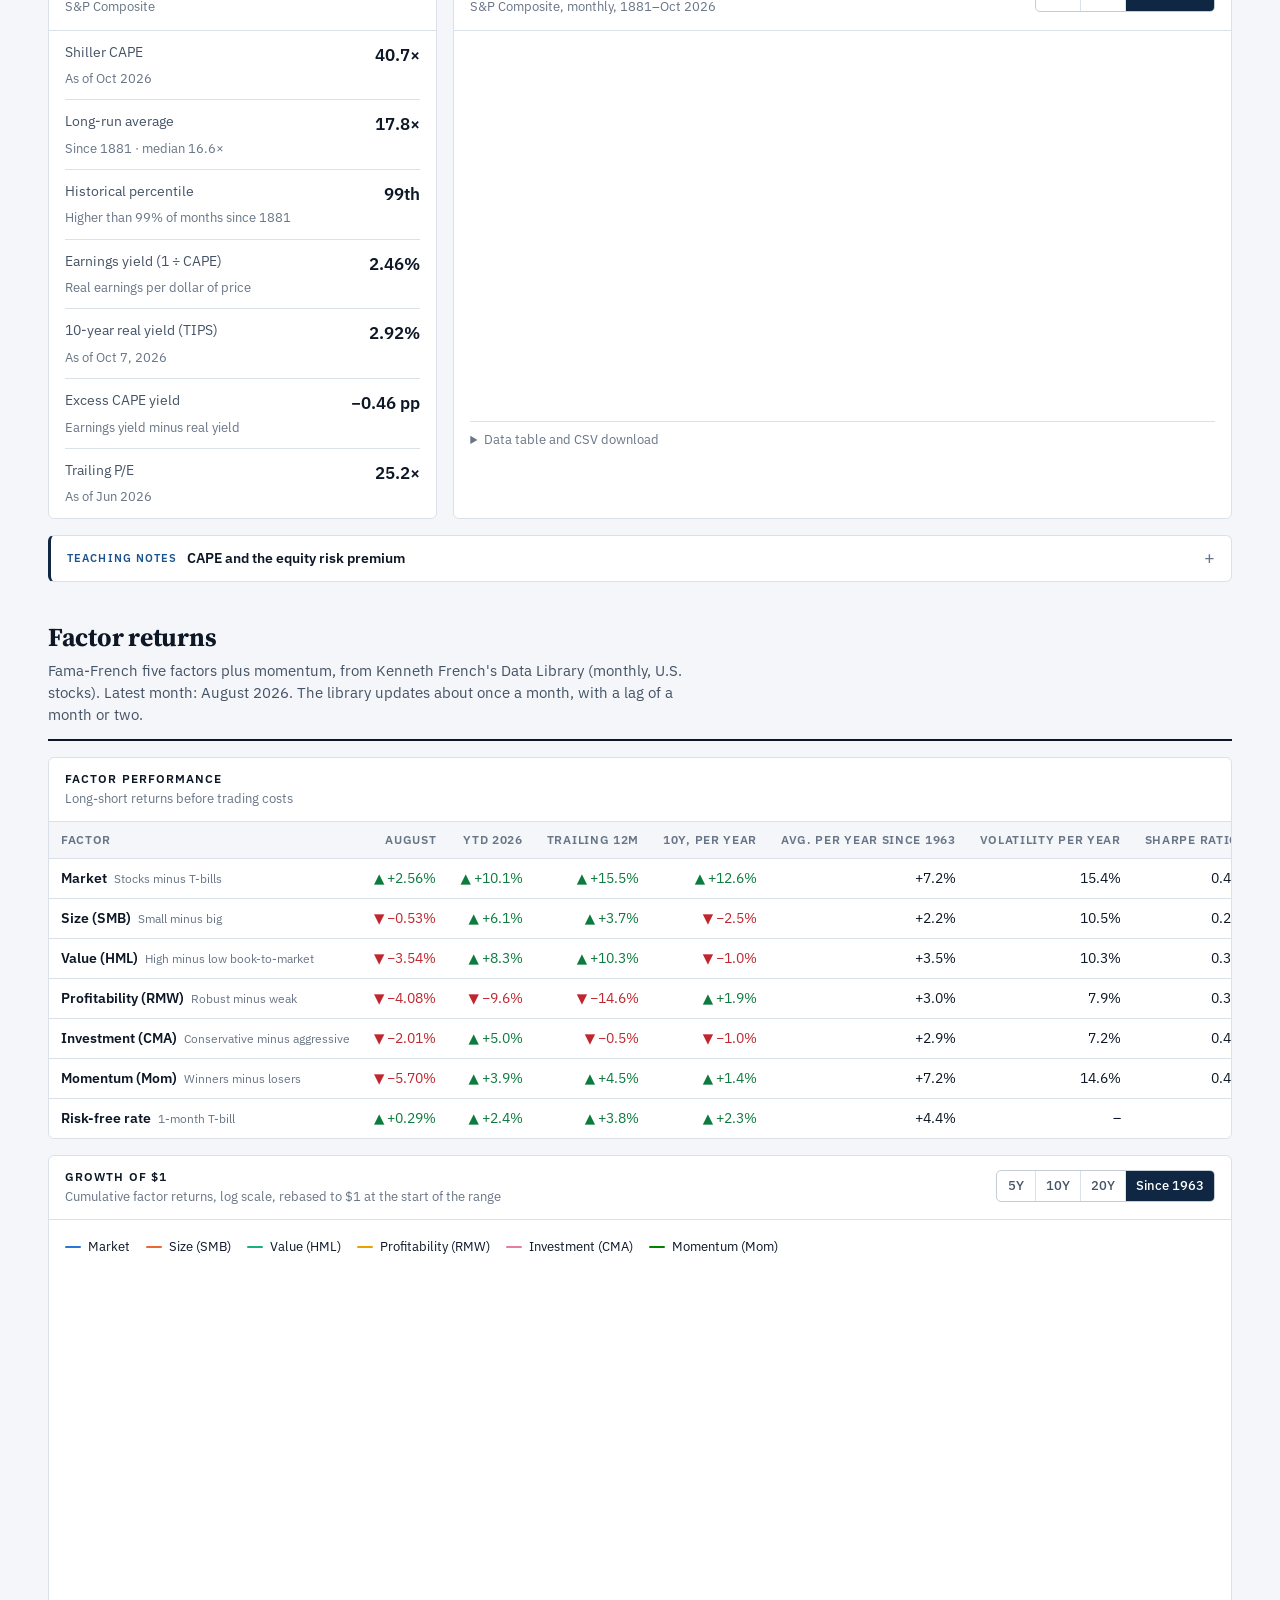
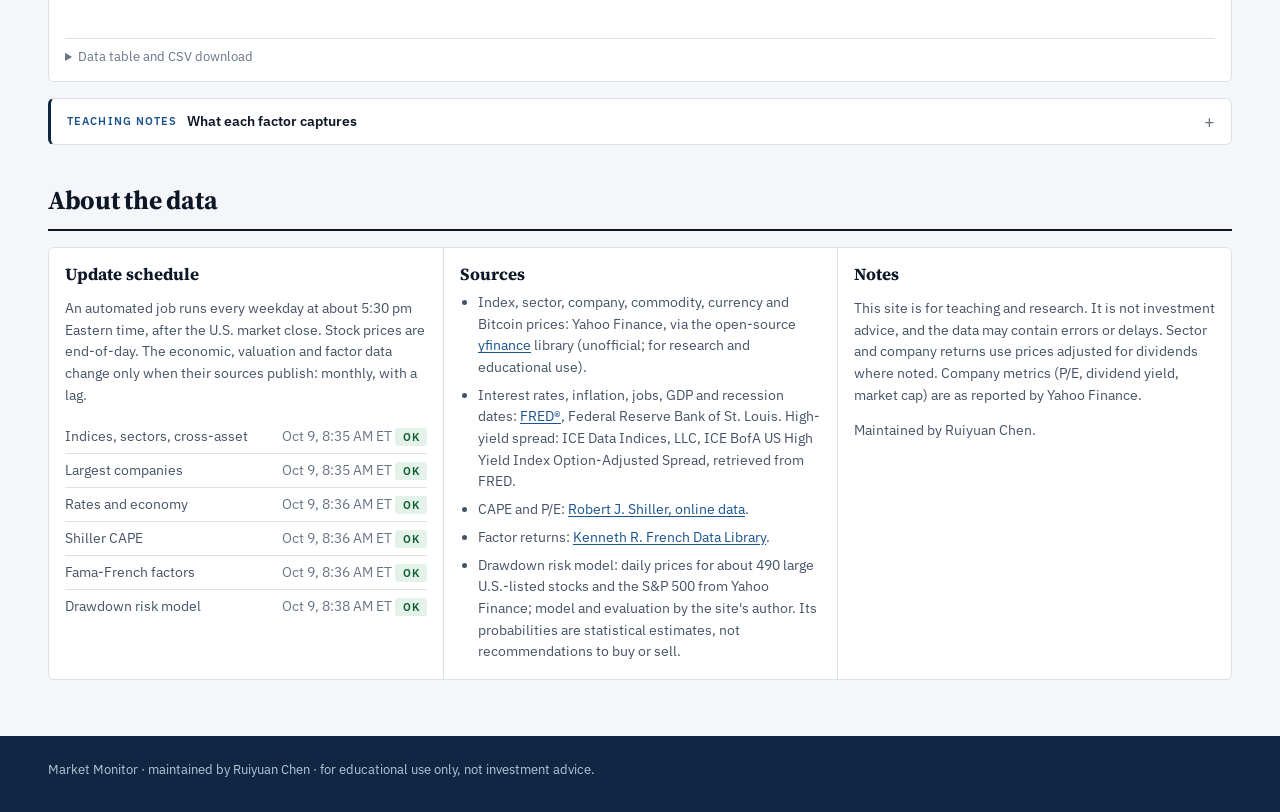
==== commit 957ba64e: "Teaching notes: explain the volatility input" ====
--- a/index.html
+++ b/index.html
@@ -174,7 +174,7 @@
         <div class="table-wrap" id="risk-calib"></div>
       </article>
       <article class="panel">
-        <div class="panel-head"><div><h3 class="panel-title">Market internals</h3><p class="panel-sub">Breadth and turbulence inputs, ranked against their own history</p></div></div>
+        <div class="panel-head"><div><h3 class="panel-title">Market internals</h3><p class="panel-sub">Breadth, turbulence and volatility inputs, ranked against their own history</p></div></div>
         <div class="table-wrap" id="risk-internals"></div>
       </article>
     </div>
@@ -184,7 +184,7 @@
       <div class="learn-body">
         <div>
           <h4>The inputs</h4>
-          <p>About 490 large U.S.-listed stocks are grouped into 10 clusters of stocks that move together, using two years of daily returns. <em>Financial turbulence</em> measures how far each cluster has decoupled from the S&amp;P 500 over the past month: the leftover volatility of a regression of the index on the cluster, scaled by how weakly they correlate. <em>Internal turbulence</em> averages six breadth signals: new 52-week lows, the share of stocks below their 50- and 200-day averages, decliners, the Arms index and the dispersion of returns.</p>
+          <p>About 490 large U.S.-listed stocks are grouped into 10 clusters of stocks that move together, using two years of daily returns. <em>Financial turbulence</em> measures how far each cluster has decoupled from the S&amp;P 500 over the past month: the leftover volatility of a regression of the index on the cluster, scaled by how weakly they correlate. <em>Internal turbulence</em> averages six breadth signals: new 52-week lows, the share of stocks below their 50- and 200-day averages, decliners, the Arms index and the dispersion of returns. <em>Realized volatility</em> is how much the S&amp;P 500 itself has moved over the past month, annualized.</p>
         </div>
         <div>
           <h4>The model</h4>
@@ -194,7 +194,7 @@
         </div>
         <div>
           <h4>Reading the scorecard</h4>
-          <p><em>AUC</em> is the chance that a randomly chosen day before a drawdown gets a higher probability than a randomly chosen calm day; 0.5 is a coin flip. <em>Brier skill</em> compares the probabilities with always predicting the usual rate: above zero is better. The <em>baseline</em> uses only the past month's volatility, a strong and simple benchmark because volatility clusters.</p>
+          <p><em>AUC</em> is the chance that a randomly chosen day before a drawdown gets a higher probability than a randomly chosen calm day; 0.5 is a coin flip. <em>Brier skill</em> compares the probabilities with always predicting the usual rate: above zero is better. The <em>baseline</em> uses only the past month's volatility, a strong and simple benchmark because volatility clusters. The model includes that same measure, so beating the baseline means the turbulence and breadth inputs add something volatility alone does not.</p>
           <h4>Limits</h4>
           <p>Large drawdowns are rare and overlapping windows mean far fewer independent events than days, so the scores are noisy. The stock list is today's large companies, which adds survivorship bias to the history. This is a teaching and research tool, not investment advice.</p>
         </div>
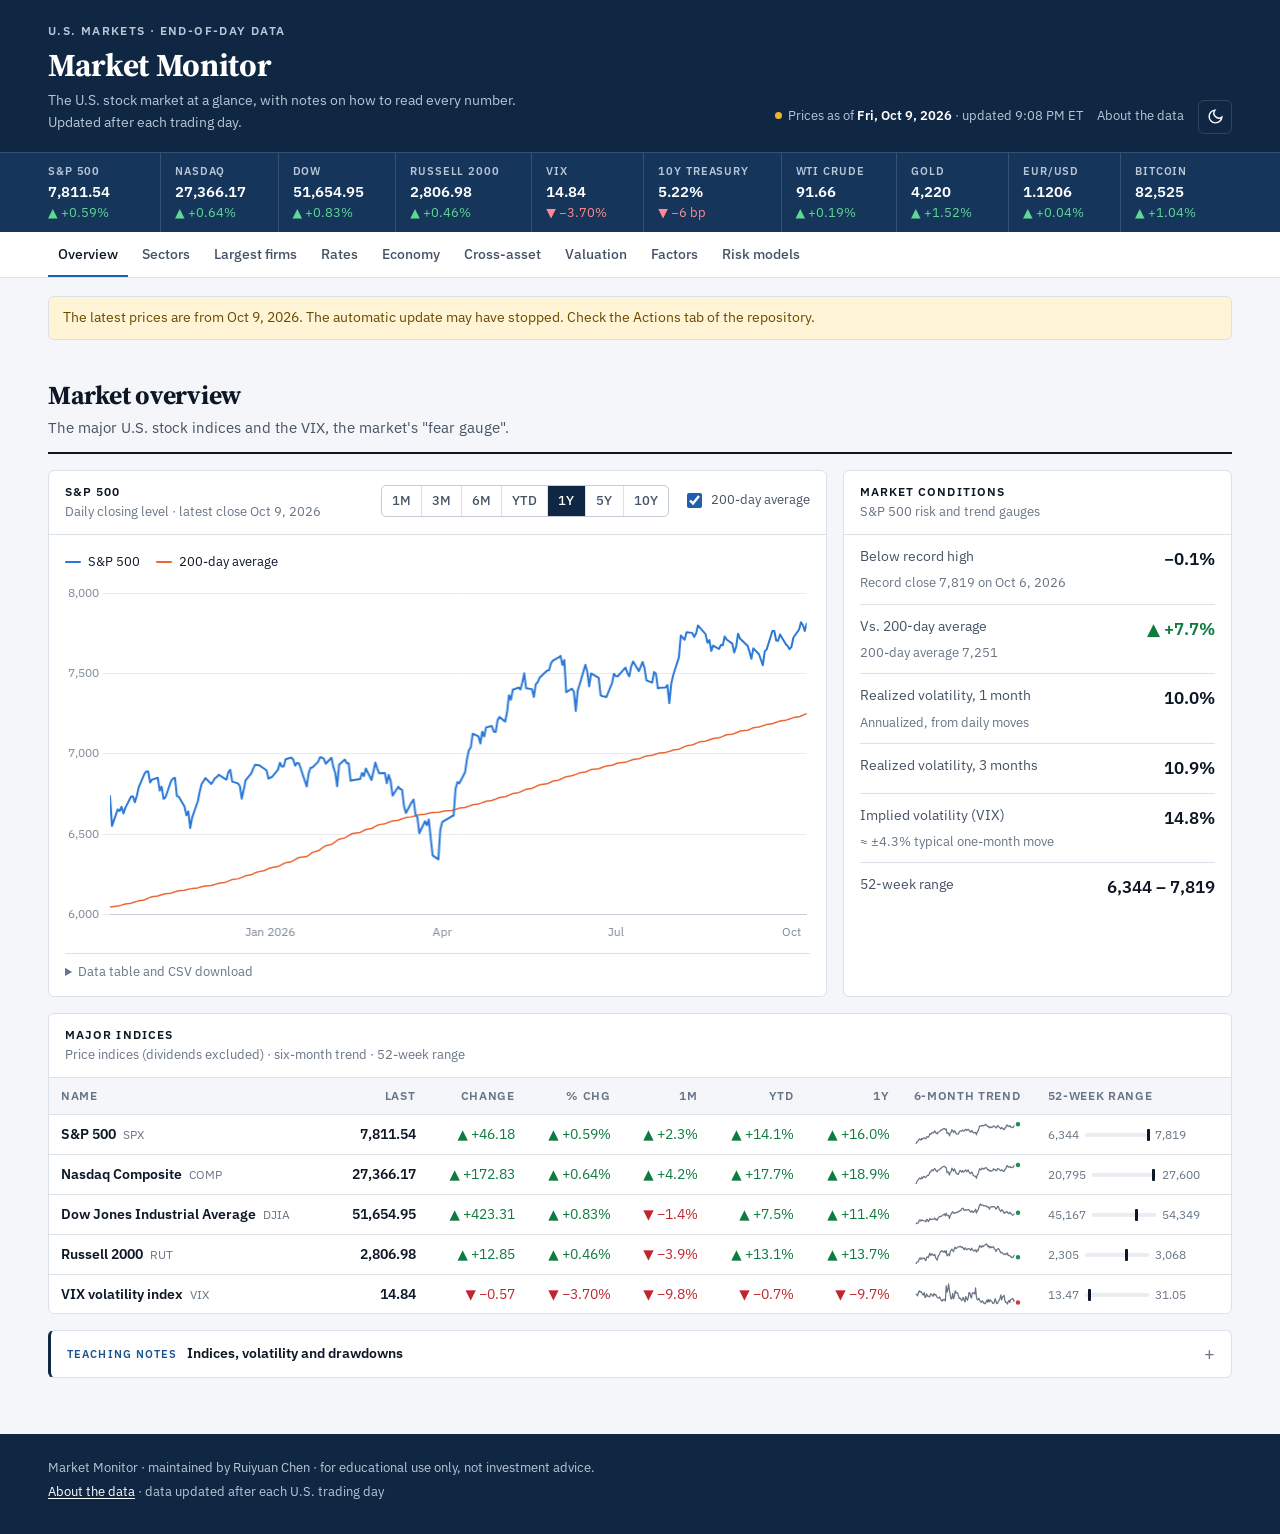
==== commit 43c736ef: "Make index.html the Overview page; other tabs are now separate pages" ====
--- a/index.html
+++ b/index.html
@@ -4,7 +4,7 @@
 <meta charset="utf-8">
 <meta name="viewport" content="width=device-width, initial-scale=1, viewport-fit=cover">
 <title>Market Monitor</title>
-<meta name="description" content="A teaching dashboard for the U.S. stock market: indices, sectors, the largest companies, interest rates, the economy, valuation and Fama-French factors. Updated after every trading day.">
+<meta name="description" content="A dashboard for the U.S. stock market: the S&amp;P 500 and other major indices, volatility and drawdowns. Updated after every trading day.">
 <link rel="icon" href="data:image/svg+xml,%3Csvg xmlns='http://www.w3.org/2000/svg' viewBox='0 0 32 32'%3E%3Crect width='32' height='32' rx='6' fill='%230f2742'/%3E%3Cpath d='M6 22l6-7 5 4 9-11' fill='none' stroke='white' stroke-width='3' stroke-linecap='round' stroke-linejoin='round'/%3E%3C/svg%3E">
 <link rel="preconnect" href="https://fonts.googleapis.com">
 <link rel="preconnect" href="https://fonts.gstatic.com" crossorigin>
@@ -12,43 +12,10 @@
 <link rel="stylesheet" href="assets/css/style.css">
 <script>try{var t=localStorage.getItem("mm-theme");if(t)document.documentElement.setAttribute("data-theme",t);}catch(e){}</script>
 </head>
-<body>
+<body data-page="overview">
+<script src="assets/js/shell.js"></script>
 
-<header class="masthead">
-  <div class="wrap mast-top">
-    <div>
-      <div class="eyebrow" id="site-eyebrow">U.S. markets · end-of-day data</div>
-      <h1 id="site-title">Market Monitor</h1>
-      <p class="tagline" id="site-tagline">The U.S. stock market at a glance, with notes on how to read every number. Updated after each trading day.</p>
-    </div>
-    <div class="mast-meta">
-      <div id="asof" class="asof" aria-live="polite">Loading data…</div>
-      <button id="theme-toggle" class="icon-btn" type="button" aria-label="Switch between light and dark theme">
-        <svg viewBox="0 0 24 24" fill="none" stroke="currentColor" stroke-width="2" stroke-linecap="round" aria-hidden="true"><path d="M21 12.8A9 9 0 1 1 11.2 3a7 7 0 0 0 9.8 9.8z"/></svg>
-      </button>
-    </div>
-  </div>
-  <div class="strip-wrap"><div class="wrap"><ul class="strip" id="key-strip" aria-label="Key market numbers"></ul></div></div>
-</header>
-<nav class="secnav" aria-label="Sections">
-  <div class="wrap">
-    <a href="#overview">Overview</a>
-    <a href="#risk">Risk model</a>
-    <a href="#sectors">Sectors</a>
-    <a href="#firms">Largest firms</a>
-    <a href="#rates">Rates</a>
-    <a href="#economy">Economy</a>
-    <a href="#cross">Cross-asset</a>
-    <a href="#valuation">Valuation</a>
-    <a href="#factors">Factors</a>
-    <a href="#about">About the data</a>
-  </div>
-</nav>
-
-<main class="wrap">
-  <div id="notice" class="notice" hidden></div>
-
-  <!-- ================================================================ OVERVIEW -->
+<main class="wrap" id="main">
   <section id="overview" class="section" aria-labelledby="h-overview">
     <div class="section-head">
       <div>
@@ -112,473 +79,7 @@
       </div>
     </details>
   </section>
-
-  <!-- ================================================================ RISK MODEL -->
-  <section id="risk" class="section" aria-labelledby="h-risk">
-    <div class="section-head">
-      <div>
-        <h2 id="h-risk">Drawdown risk model</h2>
-        <p class="lede" id="risk-lede">A machine-learning model estimates the chance that the S&amp;P 500 closes at least 3% below today's close within the next 5 and 21 trading days. It is retrained after every close.</p>
-      </div>
-      <div class="controls">
-        <span class="range-label">Horizon</span>
-        <div class="range" role="group" aria-label="Model horizon" data-range="riskh">
-          <button type="button" data-r="5d" aria-pressed="true">5 days</button><button type="button" data-r="21d">21 days</button>
-        </div>
-      </div>
-    </div>
-    <div id="risk-notice" class="notice" hidden></div>
-
-    <div class="grid g-8-4">
-      <div class="stack">
-        <article class="panel">
-          <div class="panel-head"><div><h3 class="panel-title">Today's signal</h3><p class="panel-sub" id="risk-sub">Probability of a 3% or larger drop from today's close</p></div></div>
-          <div class="signals" id="risk-signal"></div>
-          <div class="panel-foot" id="risk-foot"></div>
-        </article>
-        <article class="panel">
-          <div class="panel-head"><div><h3 class="panel-title">What drives today's reading</h3><p class="panel-sub" id="drivers-sub">Each feature's push on the estimate (standardized value × model weight)</p></div></div>
-          <div class="panel-body"><div id="risk-drivers" class="drivers"></div></div>
-        </article>
-      </div>
-      <aside class="panel" aria-labelledby="h-commentary">
-        <div class="panel-head"><div><h3 class="panel-title" id="h-commentary">Author's evaluation</h3><p class="panel-sub" id="commentary-date"></p></div></div>
-        <div class="panel-body commentary" id="commentary"></div>
-      </aside>
-    </div>
-
-    <article class="panel">
-      <div class="panel-head">
-        <div><h3 class="panel-title">Track record</h3><p class="panel-sub" id="risk-chart-sub">Out-of-sample probability: each day's estimate comes from a model trained only on earlier data</p></div>
-        <div class="controls">
-          <div class="range" role="group" aria-label="Track record range" data-range="riskr">
-            <button type="button" data-r="1Y">1Y</button><button type="button" data-r="3Y">3Y</button><button type="button" data-r="MAX" aria-pressed="true">All</button>
-          </div>
-        </div>
-      </div>
-      <div class="panel-body">
-        <ul class="legend" id="risk-legend"></ul>
-        <div class="chart-box tall"><canvas id="risk-chart" role="img" aria-label="Model probability of a drawdown over time, with periods when a drawdown followed shaded"></canvas></div>
-        <details class="datatable" data-chart="risk-chart"><summary>Data table and CSV download</summary><div class="dt-body"></div></details>
-      </div>
-    </article>
-
-    <article class="panel">
-      <div class="panel-head"><div><h3 class="panel-title">Scorecard</h3><p class="panel-sub" id="score-sub">Out-of-sample test against a volatility-only baseline</p></div></div>
-      <div class="table-wrap" id="risk-score"></div>
-    </article>
-
-    <div class="grid g-6-6">
-      <article class="panel">
-        <div class="panel-head"><div><h3 class="panel-title">Calibration</h3><p class="panel-sub" id="calib-sub">When the model gave a probability in this range, how often a drawdown followed</p></div></div>
-        <div class="table-wrap" id="risk-calib"></div>
-      </article>
-      <article class="panel">
-        <div class="panel-head"><div><h3 class="panel-title">Market internals</h3><p class="panel-sub">Breadth, turbulence and volatility inputs, ranked against their own history</p></div></div>
-        <div class="table-wrap" id="risk-internals"></div>
-      </article>
-    </div>
-
-    <details class="learn">
-      <summary><span class="tag">Teaching notes</span> How the model works and how to judge it</summary>
-      <div class="learn-body">
-        <div>
-          <h4>The inputs</h4>
-          <p>About 490 large U.S.-listed stocks are grouped into 10 clusters of stocks that move together, using two years of daily returns. <em>Financial turbulence</em> measures how far each cluster has decoupled from the S&amp;P 500 over the past month: the leftover volatility of a regression of the index on the cluster, scaled by how weakly they correlate. <em>Internal turbulence</em> averages six breadth signals: new 52-week lows, the share of stocks below their 50- and 200-day averages, decliners, the Arms index and the dispersion of returns. <em>Realized volatility</em> is how much the S&amp;P 500 itself has moved over the past month, annualized.</p>
-        </div>
-        <div>
-          <h4>The model</h4>
-          <p>A logistic regression turns the inputs into a probability. The target is whether the index closes at least 3% below today's close at any point in the next 5 or 21 trading days. Because 3% dips are common over a month, compare each probability with its usual rate, which is what the risk level does.</p>
-          <h4>Out of sample</h4>
-          <p>The track record and scorecard come from a walk-forward test. Each month the clusters are re-formed and the model is refit using only data available at that time, then it predicts the following month. This guards against look-ahead bias, the most common way backtests overstate skill.</p>
-        </div>
-        <div>
-          <h4>Reading the scorecard</h4>
-          <p><em>AUC</em> is the chance that a randomly chosen day before a drawdown gets a higher probability than a randomly chosen calm day; 0.5 is a coin flip. <em>Brier skill</em> compares the probabilities with always predicting the usual rate: above zero is better. The <em>baseline</em> uses only the past month's volatility, a strong and simple benchmark because volatility clusters. The model includes that same measure, so beating the baseline means the turbulence and breadth inputs add something volatility alone does not.</p>
-          <h4>Limits</h4>
-          <p>Large drawdowns are rare and overlapping windows mean far fewer independent events than days, so the scores are noisy. The stock list is today's large companies, which adds survivorship bias to the history. This is a teaching and research tool, not investment advice.</p>
-        </div>
-        <p class="refs">References: Kritzman, M., and Y. Li (2010), "Skulls, Financial Turbulence, and Risk Management," <em>Financial Analysts Journal</em>; Kritzman, M., Y. Li, S. Page, and R. Rigobon (2011), "Principal Components as a Measure of Systemic Risk," <em>Journal of Portfolio Management</em>; López de Prado, M. (2018), <em>Advances in Financial Machine Learning</em>, on purged walk-forward testing.</p>
-      </div>
-    </details>
-  </section>
-
-  <!-- ================================================================ SECTORS -->
-  <section id="sectors" class="section" aria-labelledby="h-sectors">
-    <div class="section-head">
-      <div>
-        <h2 id="h-sectors">Sector performance</h2>
-        <p class="lede">Total returns, including dividends, of the 11 S&amp;P 500 sectors, measured with the Select Sector SPDR funds. Click a column heading to sort.</p>
-      </div>
-    </div>
-    <article class="panel">
-      <div class="table-wrap" id="sector-table"></div>
-      <div class="panel-foot heat-legend" id="heat-legend"></div>
-    </article>
-
-    <details class="learn">
-      <summary><span class="tag">Teaching notes</span> Sectors and the business cycle</summary>
-      <div class="learn-body">
-        <div>
-          <h4>The 11 sectors</h4>
-          <p>S&amp;P and MSCI sort companies into sectors under the Global Industry Classification Standard (GICS), based on how each company earns most of its revenue. Each sector fund here holds the S&amp;P 500 members in that sector, weighted by market value.</p>
-        </div>
-        <div>
-          <h4>Cyclical vs. defensive</h4>
-          <p>Cyclical sectors (Consumer Discretionary, Industrials, Financials, Materials, Energy) are more sensitive to economic growth. Defensive sectors (Consumer Staples, Utilities, Health Care) sell things people buy in any economy. Comparing the two groups shows what the market expects about growth.</p>
-        </div>
-        <div>
-          <h4>Rates matter too</h4>
-          <p>Utilities and Real Estate pay steady cash flows and often trade like bonds, so they tend to fall when interest rates rise. Financials, especially banks, can benefit from a steeper yield curve.</p>
-        </div>
-      </div>
-    </details>
-  </section>
-
-  <!-- ================================================================ FIRMS -->
-  <section id="firms" class="section" aria-labelledby="h-firms">
-    <div class="section-head">
-      <div>
-        <h2 id="h-firms">Largest U.S. companies</h2>
-        <p class="lede">The 20 most valuable U.S.-listed companies, ranked by market capitalization. Click a column heading to sort.</p>
-      </div>
-    </div>
-    <article class="panel">
-      <div class="keyfigs" id="firm-keyfigs"></div>
-      <div class="table-wrap" id="firm-table"></div>
-    </article>
-    <article class="panel">
-      <div class="panel-head"><div><h3 class="panel-title">Market capitalization</h3><p class="panel-sub">Trillions of U.S. dollars</p></div></div>
-      <div class="panel-body"><div class="chart-box" id="mcap-box"><canvas id="mcap-chart" role="img" aria-label="Bar chart of market capitalization of the largest U.S. companies"></canvas></div></div>
-    </article>
-
-    <details class="learn">
-      <summary><span class="tag">Teaching notes</span> Market cap, P/E and concentration</summary>
-      <div class="learn-body">
-        <div>
-          <h4>Market capitalization</h4>
-          <p>Share price × shares outstanding, the stock market's valuation of the whole company's equity. Index weights in the S&amp;P 500 are based on market cap, adjusted for shares that actually trade (the "float").</p>
-          <h4>Concentration</h4>
-          <p>A handful of very large firms now make up a large share of the S&amp;P 500's value, so their returns can dominate the index. That is why the index can rise while the "typical" stock falls.</p>
-        </div>
-        <div>
-          <h4>P/E ratios</h4>
-          <p><em>Trailing P/E</em> = price ÷ the last 12 months of earnings per share. <em>Forward P/E</em> uses analysts' forecast of the next 12 months. A high P/E means investors pay more per dollar of current profit, usually because they expect faster growth or see lower risk. Firms with losses have no meaningful P/E ("n/m").</p>
-        </div>
-        <div>
-          <h4>Dividend yield</h4>
-          <p>Annual dividends per share ÷ price. Many large technology firms return cash mainly through buybacks rather than dividends, so their yield understates total payouts.</p>
-          <h4>52-week range</h4>
-          <p>The bar shows where today's price sits between the lowest and highest close of the past year.</p>
-        </div>
-      </div>
-    </details>
-  </section>
-
-  <!-- ================================================================ RATES -->
-  <section id="rates" class="section" aria-labelledby="h-rates">
-    <div class="section-head">
-      <div>
-        <h2 id="h-rates">Interest rates</h2>
-        <p class="lede">Fed policy, Treasury yields and credit spreads. Changes are in basis points (1 bp = 0.01 percentage point).</p>
-      </div>
-    </div>
-    <div class="grid g-5-7">
-      <article class="panel">
-        <div class="panel-head"><div><h3 class="panel-title">Rates board</h3><p class="panel-sub" id="rates-sub">Latest daily values · mortgage rate is a weekly survey</p></div></div>
-        <div class="table-wrap" id="rate-table"></div>
-      </article>
-      <article class="panel">
-        <div class="panel-head"><div><h3 class="panel-title">Treasury yield curve</h3><p class="panel-sub" id="curve-sub">Yield by maturity</p></div></div>
-        <div class="panel-body">
-          <ul class="legend" id="curve-legend"></ul>
-          <div class="chart-box"><canvas id="curve-chart" role="img" aria-label="Treasury yield curve today compared with one month and one year ago"></canvas></div>
-          <details class="datatable" data-chart="curve-chart"><summary>Data table and CSV download</summary><div class="dt-body"></div></details>
-        </div>
-      </article>
-    </div>
-    <div class="grid g-6-6">
-      <article class="panel">
-        <div class="panel-head">
-          <div><h3 class="panel-title">Policy rate and Treasury yields</h3><p class="panel-sub">Percent · shaded bands are U.S. recessions (NBER)</p></div>
-          <div class="controls">
-            <div class="range" role="group" aria-label="Range for both rate charts" data-range="rates">
-              <button type="button" data-r="1Y">1Y</button><button type="button" data-r="3Y">3Y</button><button type="button" data-r="10Y" aria-pressed="true">10Y</button><button type="button" data-r="30Y">30Y</button><button type="button" data-r="MAX">Max</button>
-            </div>
-          </div>
-        </div>
-        <div class="panel-body">
-          <ul class="legend" id="rates-legend"></ul>
-          <div class="chart-box"><canvas id="rates-chart" role="img" aria-label="Federal funds rate and Treasury yields over time"></canvas></div>
-          <details class="datatable" data-chart="rates-chart"><summary>Data table and CSV download</summary><div class="dt-body"></div></details>
-        </div>
-      </article>
-      <article class="panel">
-        <div class="panel-head"><div><h3 class="panel-title">Yield-curve slope</h3><p class="panel-sub">Long minus short yields, percentage points · below zero = inverted · same range as the chart at left</p></div></div>
-        <div class="panel-body">
-          <ul class="legend" id="spread-legend"></ul>
-          <div class="chart-box"><canvas id="spread-chart" role="img" aria-label="Yield curve spreads over time with recessions shaded"></canvas></div>
-          <details class="datatable" data-chart="spread-chart"><summary>Data table and CSV download</summary><div class="dt-body"></div></details>
-        </div>
-      </article>
-    </div>
-
-    <details class="learn">
-      <summary><span class="tag">Teaching notes</span> Yield curves, real rates and spreads</summary>
-      <div class="learn-body">
-        <div>
-          <h4>The federal funds rate</h4>
-          <p>The Federal Reserve's policy rate is the overnight rate at which banks lend reserves to one another. The Fed sets a target range, and the effective rate shown here trades inside it. Short-term Treasury bill yields follow it closely.</p>
-          <h4>The yield curve</h4>
-          <p>The curve plots Treasury yields against maturity. It usually slopes upward because investors want extra yield to lock money up for longer (the <em>term premium</em>) and because markets expect rates to rise over time.</p>
-        </div>
-        <div>
-          <h4>Inversions and recessions</h4>
-          <p>When short rates exceed long rates (a negative spread), the curve is "inverted". This usually means markets expect the Fed to cut rates as the economy weakens. The 10-year minus 3-month spread turned negative before every U.S. recession since the late 1960s, though the lead time varies and it has given false alarms.</p>
-        </div>
-        <div>
-          <h4>Real yields and breakevens</h4>
-          <p>TIPS pay a <em>real</em> (inflation-adjusted) yield. The nominal 10-year yield minus the TIPS yield is the <em>breakeven</em> inflation rate, a market-based gauge of expected inflation that also includes some risk premia.</p>
-          <h4>Credit spreads</h4>
-          <p>The high-yield spread is the extra yield on below-investment-grade ("junk") corporate bonds over Treasuries. It widens when investors fear defaults and is a useful gauge of financial stress.</p>
-        </div>
-      </div>
-    </details>
-  </section>
-
-  <!-- ================================================================ ECONOMY -->
-  <section id="economy" class="section" aria-labelledby="h-economy">
-    <div class="section-head">
-      <div>
-        <h2 id="h-economy">The economy</h2>
-        <p class="lede">Inflation, jobs and growth, the data that drive Fed policy and corporate earnings. These series are monthly or quarterly and published with a lag.</p>
-      </div>
-      <div class="controls">
-        <span class="range-label">Chart range</span>
-        <div class="range" role="group" aria-label="Economy chart range" data-range="econ">
-          <button type="button" data-r="5Y">5Y</button><button type="button" data-r="10Y">10Y</button><button type="button" data-r="20Y" aria-pressed="true">20Y</button><button type="button" data-r="MAX">Since 1960</button>
-        </div>
-      </div>
-    </div>
-    <div class="grid g-6-6">
-      <article class="panel">
-        <div class="panel-head"><div><h3 class="panel-title">Latest readings</h3><p class="panel-sub">Most recent release for each indicator</p></div></div>
-        <div class="table-wrap" id="macro-table"></div>
-      </article>
-      <article class="panel">
-        <div class="panel-head"><div><h3 class="panel-title">Inflation</h3><p class="panel-sub">Percent change from a year earlier</p></div></div>
-        <div class="panel-body">
-          <ul class="legend" id="infl-legend"></ul>
-          <div class="chart-box"><canvas id="infl-chart" role="img" aria-label="CPI, core CPI and core PCE inflation over time"></canvas></div>
-          <details class="datatable" data-chart="infl-chart"><summary>Data table and CSV download</summary><div class="dt-body"></div></details>
-        </div>
-      </article>
-    </div>
-    <article class="panel">
-      <div class="panel-head"><div><h3 class="panel-title">Unemployment rate</h3><p class="panel-sub">Percent of the labor force</p></div></div>
-      <div class="panel-body">
-        <ul class="legend" id="unemp-legend"></ul>
-        <div class="chart-box short"><canvas id="unemp-chart" role="img" aria-label="Unemployment rate over time with recessions shaded"></canvas></div>
-        <details class="datatable" data-chart="unemp-chart"><summary>Data table and CSV download</summary><div class="dt-body"></div></details>
-      </div>
-    </article>
-
-    <details class="learn">
-      <summary><span class="tag">Teaching notes</span> Reading macro data</summary>
-      <div class="learn-body">
-        <div>
-          <h4>CPI vs. PCE</h4>
-          <p>The Consumer Price Index (BLS) and the Personal Consumption Expenditures price index (BEA) both measure inflation. They differ in their weights and coverage. The Fed's 2% target is defined in terms of PCE, which usually runs a little below CPI.</p>
-          <h4>Core inflation</h4>
-          <p>"Core" leaves out food and energy, whose prices swing a lot. It is a better guide to where inflation is heading, not a measure of the cost of living.</p>
-        </div>
-        <div>
-          <h4>Jobs</h4>
-          <p>The unemployment rate comes from a household survey. Payroll job gains come from a survey of employers, and both are released on the first Friday of most months. Payroll figures are revised in the following months, sometimes by a lot.</p>
-        </div>
-        <div>
-          <h4>GDP growth</h4>
-          <p>Real GDP growth is quoted as a seasonally adjusted annualized rate: the quarter's growth compounded as if it continued for four quarters.</p>
-          <h4>Recession shading</h4>
-          <p>The shaded periods are recessions as dated by the NBER's Business Cycle Dating Committee, which announces dates months after the fact.</p>
-        </div>
-      </div>
-    </details>
-  </section>
-
-  <!-- ================================================================ CROSS-ASSET -->
-  <section id="cross" class="section" aria-labelledby="h-cross">
-    <div class="section-head">
-      <div>
-        <h2 id="h-cross">Commodities, currencies and crypto</h2>
-        <p class="lede">Oil, gold, the dollar and Bitcoin.</p>
-      </div>
-    </div>
-    <article class="panel">
-      <div class="table-wrap" id="cross-table"></div>
-    </article>
-    <details class="learn">
-      <summary><span class="tag">Teaching notes</span> Why other markets matter for stocks</summary>
-      <div class="learn-body">
-        <div>
-          <h4>Oil</h4>
-          <p>WTI crude is the U.S. benchmark, quoted here as the front-month futures price. Oil prices feed straight into headline inflation and Energy-sector earnings. Sharp spikes have preceded several recessions.</p>
-        </div>
-        <div>
-          <h4>Gold</h4>
-          <p>Gold pays no income, so it tends to do well when real interest rates fall and during periods of fear. Central-bank purchases also move its price.</p>
-        </div>
-        <div>
-          <h4>The dollar</h4>
-          <p>The Dollar Index (DXY) measures the dollar against six currencies, mostly the euro. A stronger dollar lowers the dollar value of U.S. multinationals' foreign sales. EUR/USD is quoted as dollars per euro, so when it rises the dollar is weaker.</p>
-        </div>
-        <div>
-          <h4>Bitcoin</h4>
-          <p>Bitcoin trades around the clock and is far more volatile than stocks. Its price is quoted as of the time of the update.</p>
-        </div>
-      </div>
-    </details>
-  </section>
-
-  <!-- ================================================================ VALUATION -->
-  <section id="valuation" class="section" aria-labelledby="h-valuation">
-    <div class="section-head">
-      <div>
-        <h2 id="h-valuation">Valuation</h2>
-        <p class="lede">How expensive U.S. stocks are relative to long-run earnings, using Robert Shiller's data back to 1881.</p>
-      </div>
-    </div>
-    <div class="grid g-4-8">
-      <aside class="panel">
-        <div class="panel-head"><div><h3 class="panel-title">Valuation gauges</h3><p class="panel-sub">S&amp;P Composite</p></div></div>
-        <dl class="statlist" id="val-stats"></dl>
-      </aside>
-      <article class="panel">
-        <div class="panel-head">
-          <div><h3 class="panel-title">Cyclically adjusted P/E (CAPE)</h3><p class="panel-sub" id="cape-sub">S&amp;P Composite, monthly</p></div>
-          <div class="controls">
-            <div class="range" role="group" aria-label="Valuation chart range" data-range="val">
-              <button type="button" data-r="30Y">30Y</button><button type="button" data-r="50Y">50Y</button><button type="button" data-r="MAX" aria-pressed="true">Since 1881</button>
-            </div>
-          </div>
-        </div>
-        <div class="panel-body">
-          <ul class="legend" id="cape-legend"></ul>
-          <div class="chart-box tall"><canvas id="cape-chart" role="img" aria-label="Shiller CAPE ratio since 1881 with its long-run average"></canvas></div>
-          <details class="datatable" data-chart="cape-chart"><summary>Data table and CSV download</summary><div class="dt-body"></div></details>
-        </div>
-      </article>
-    </div>
-    <details class="learn">
-      <summary><span class="tag">Teaching notes</span> CAPE and the equity risk premium</summary>
-      <div class="learn-body">
-        <div>
-          <h4>What CAPE is</h4>
-          <p>CAPE (also called the Shiller P/E or P/E10) divides the S&amp;P index by the average of the past 10 years of inflation-adjusted earnings. Averaging over a decade smooths out the business cycle: in a recession, one year's earnings collapse and make the ordinary P/E look misleadingly high.</p>
-        </div>
-        <div>
-          <h4>What it predicts and what it doesn't</h4>
-          <p>Historically, high CAPE readings were followed by lower average returns over the next 10 years, with a lot of scatter around that pattern. CAPE says almost nothing about the next month or year, so it is a poor market-timing tool. Some argue that changes in accounting rules, buybacks and the index's tilt toward high-margin technology firms have raised its "normal" level.</p>
-        </div>
-        <div>
-          <h4>Earnings yield and excess CAPE yield</h4>
-          <p>The earnings yield is 1 ÷ CAPE, the real earnings stocks "pay" per dollar of price. Subtracting the 10-year TIPS real yield gives the <em>excess CAPE yield</em>, a rough estimate of the extra return stocks offer over safe real bonds (the equity risk premium).</p>
-        </div>
-        <p class="refs">References: Campbell, J. Y., and R. J. Shiller (1988), "Stock Prices, Earnings, and Expected Dividends," <em>Journal of Finance</em>; Campbell and Shiller (1998), "Valuation Ratios and the Long-Run Stock Market Outlook," <em>Journal of Portfolio Management</em>; Shiller, R. J., <em>Irrational Exuberance</em>.</p>
-      </div>
-    </details>
-  </section>
-
-  <!-- ================================================================ FACTORS -->
-  <section id="factors" class="section" aria-labelledby="h-factors">
-    <div class="section-head">
-      <div>
-        <h2 id="h-factors">Factor returns</h2>
-        <p class="lede" id="factor-lede">Fama-French five factors plus momentum, from Kenneth French's Data Library (monthly, U.S. stocks).</p>
-      </div>
-    </div>
-    <article class="panel">
-      <div class="panel-head"><div><h3 class="panel-title">Factor performance</h3><p class="panel-sub">Long-short returns before trading costs</p></div></div>
-      <div class="table-wrap" id="factor-table"></div>
-    </article>
-    <article class="panel">
-      <div class="panel-head">
-        <div><h3 class="panel-title">Growth of $1</h3><p class="panel-sub" id="factor-chart-sub">Cumulative factor returns, log scale, rebased to $1 at the start of the range</p></div>
-        <div class="controls">
-          <div class="range" role="group" aria-label="Factor chart range" data-range="fac">
-            <button type="button" data-r="5Y">5Y</button><button type="button" data-r="10Y">10Y</button><button type="button" data-r="20Y">20Y</button><button type="button" data-r="MAX" aria-pressed="true">Since 1963</button>
-          </div>
-        </div>
-      </div>
-      <div class="panel-body">
-        <ul class="legend" id="factor-legend"></ul>
-        <div class="chart-box tall"><canvas id="factor-chart" role="img" aria-label="Cumulative returns of the Fama-French factors and momentum"></canvas></div>
-        <details class="datatable" data-chart="factor-chart"><summary>Data table and CSV download</summary><div class="dt-body"></div></details>
-      </div>
-    </article>
-    <details class="learn">
-      <summary><span class="tag">Teaching notes</span> What each factor captures</summary>
-      <div class="learn-body">
-        <div>
-          <h4>Mkt−RF: the market</h4>
-          <p>The return on all U.S. stocks minus the one-month Treasury bill rate, i.e. the equity premium actually earned.</p>
-          <h4>SMB: size</h4>
-          <p>Small minus big: small-cap stocks minus large-cap stocks.</p>
-          <h4>HML: value</h4>
-          <p>High minus low: stocks with high book-to-market (cheap, "value") minus low book-to-market ("growth").</p>
-        </div>
-        <div>
-          <h4>RMW: profitability</h4>
-          <p>Robust minus weak: firms with high operating profitability minus firms with low profitability.</p>
-          <h4>CMA: investment</h4>
-          <p>Conservative minus aggressive: firms that grow their assets slowly minus firms that invest heavily.</p>
-          <h4>Mom: momentum</h4>
-          <p>Recent winners minus recent losers, ranked on returns from 12 months to 1 month ago.</p>
-        </div>
-        <div>
-          <h4>How to read the numbers</h4>
-          <p>Except for the market, each factor is a long-short "paper" portfolio, so its return is a spread between two groups of stocks. The figures ignore trading costs. The Sharpe ratio is the annualized average return divided by annualized volatility. Factor premia vary a lot over time: value had a long drawdown after 2007, and momentum has crashed sharply in market rebounds such as 2009.</p>
-        </div>
-        <p class="refs">References: Fama, E. F., and K. R. French (1993), "Common Risk Factors in the Returns on Stocks and Bonds," <em>Journal of Financial Economics</em>; Fama and French (2015), "A Five-Factor Asset Pricing Model," <em>JFE</em>; Jegadeesh, N., and S. Titman (1993), "Returns to Buying Winners and Selling Losers," <em>Journal of Finance</em>; Carhart, M. M. (1997), "On Persistence in Mutual Fund Performance," <em>Journal of Finance</em>.</p>
-      </div>
-    </details>
-  </section>
-
-  <!-- ================================================================ ABOUT -->
-  <section id="about" class="section" aria-labelledby="h-about">
-    <div class="section-head"><div><h2 id="h-about">About the data</h2></div></div>
-    <article class="panel">
-      <div class="about-grid">
-        <div>
-          <h3>Update schedule</h3>
-          <p>An automated job runs every weekday at about 5:30 pm Eastern time, after the U.S. market close. Stock prices are end-of-day. The economic, valuation and factor data change only when their sources publish: monthly, with a lag.</p>
-          <ul class="status-list" id="status-list"></ul>
-        </div>
-        <div>
-          <h3>Sources</h3>
-          <ul>
-            <li>Index, sector, company, commodity, currency and Bitcoin prices: Yahoo Finance, via the open-source <a href="https://github.com/ranaroussi/yfinance">yfinance</a> library (unofficial; for research and educational use).</li>
-            <li>Interest rates, inflation, jobs, GDP and recession dates: <a href="https://fred.stlouisfed.org/">FRED®</a>, Federal Reserve Bank of St. Louis. High-yield spread: ICE Data Indices, LLC, ICE BofA US High Yield Index Option-Adjusted Spread, retrieved from FRED.</li>
-            <li>CAPE and P/E: <a href="https://shillerdata.com/">Robert J. Shiller, online data</a>.</li>
-            <li>Factor returns: <a href="https://mba.tuck.dartmouth.edu/pages/faculty/ken.french/data_library.html">Kenneth R. French Data Library</a>.</li>
-            <li>Drawdown risk model: daily prices for about 490 large U.S.-listed stocks and the S&amp;P 500 from Yahoo Finance; model and evaluation by the site's author. Its probabilities are statistical estimates, not recommendations to buy or sell.</li>
-          </ul>
-        </div>
-        <div>
-          <h3>Notes</h3>
-          <p>This site is for teaching and research. It is not investment advice, and the data may contain errors or delays. Sector and company returns use prices adjusted for dividends where noted. Company metrics (P/E, dividend yield, market cap) are as reported by Yahoo Finance.</p>
-          <p id="maintainer"></p>
-        </div>
-      </div>
-    </article>
-  </section>
 </main>
-
-<footer class="site-foot">
-  <div class="wrap">
-    <p id="foot-line">Market Monitor · for educational use only, not investment advice.</p>
-  </div>
-</footer>
 
 <script src="assets/vendor/chart.umd.min.js"></script>
 <script src="assets/js/config.js"></script>
--- a/assets/css/style.css
+++ b/assets/css/style.css
@@ -95,6 +95,11 @@
 .mast-top { display: flex; justify-content: space-between; align-items: flex-end; gap: 14px 24px; flex-wrap: wrap; padding-block: 22px 18px; }
 .eyebrow { font-size: 11.5px; font-weight: 600; letter-spacing: .12em; text-transform: uppercase; color: var(--navy-ink-2); margin-bottom: 6px; }
 .masthead h1 { font-family: var(--font-serif); font-weight: 700; font-size: 32px; letter-spacing: -0.01em; }
+.masthead h1 a { color: inherit; text-decoration: none; }
+.mast-link { color: var(--navy-ink-2); font-size: 13px; white-space: nowrap; text-decoration: none; padding: 6px 2px; border-bottom: 1px solid transparent; }
+.mast-link:hover, .mast-link.active { color: var(--navy-ink); border-bottom-color: var(--navy-ink-2); }
+.skip-link { position: absolute; left: 12px; top: -48px; z-index: 50; background: var(--surface); color: var(--ink); padding: 8px 12px; border-radius: 4px; }
+.skip-link:focus { top: 12px; }
 .tagline { margin: 6px 0 0; color: var(--navy-ink-2); font-size: 14px; max-width: 62ch; }
 .mast-meta { display: flex; align-items: center; gap: 12px; }
 .asof { font-size: 13px; color: var(--navy-ink-2); text-align: right; line-height: 1.4; }
@@ -289,6 +294,7 @@
 footer.site-foot { background: var(--navy); color: var(--navy-ink-2); padding-block: 20px 28px; font-size: 13px; }
 footer.site-foot p { margin: 4px 0; }
 footer.site-foot a { color: var(--navy-ink); }
+footer.site-foot .foot-links { color: var(--navy-ink-2); }
 
 
 /* ---------- risk model ---------- */
@@ -328,6 +334,19 @@
 .pbar span.track i { position: absolute; left: 0; top: 0; bottom: 0; border-radius: 2px; background: var(--ink-2); }
 .key.shade.event { background: var(--event); }
 td.best { font-weight: 600; color: var(--ink); }
+.model-name, .th-model { display: inline-flex; align-items: center; gap: 8px; }
+.model-name { font-weight: 600; color: var(--ink); }
+.th-model { justify-content: flex-end; }
+th .th-sub { display: block; font-size: 11px; font-weight: 400; letter-spacing: 0; text-transform: none; margin-top: 2px; }
+th.cur, td.cur { background: var(--surface-2); }
+.models-table td { vertical-align: middle; padding-block: 12px; }
+.models-table td.model-cell { white-space: normal; min-width: 210px; }
+td.reading .prob { font-family: var(--font-serif); font-size: 22px; font-weight: 700; color: var(--ink); margin-right: 10px; vertical-align: middle; }
+td.reading .chip { vertical-align: middle; }
+td.reading .sub { margin-top: 4px; }
+.bt-table th { white-space: normal; vertical-align: bottom; min-width: 76px; }
+.bt-table th:first-child { min-width: 200px; }
+.grid.align-start { align-items: start; }
 
 /* ---------- small screens ---------- */
 @media (max-width: 700px) {
@@ -351,6 +370,12 @@
   .signal:first-child { border-top: 0; }
   .signal .v { font-size: 38px; }
   .drv { grid-template-columns: minmax(100px, 1fr) minmax(90px, 1fr) 54px; }
+  .models-table td.model-cell { min-width: 0; width: 34%; }
+  .models-table td.model-cell .sub { display: none; }
+  td.reading { white-space: normal; }
+  td.reading .prob { display: block; margin: 0 0 6px; font-size: 19px; }
+  td.reading .chip { font-size: 10.5px; padding: 2px 6px 2px 5px; white-space: nowrap; letter-spacing: .02em; }
+  td.reading .sub { font-size: 11px; }
 }
 
 @media print {
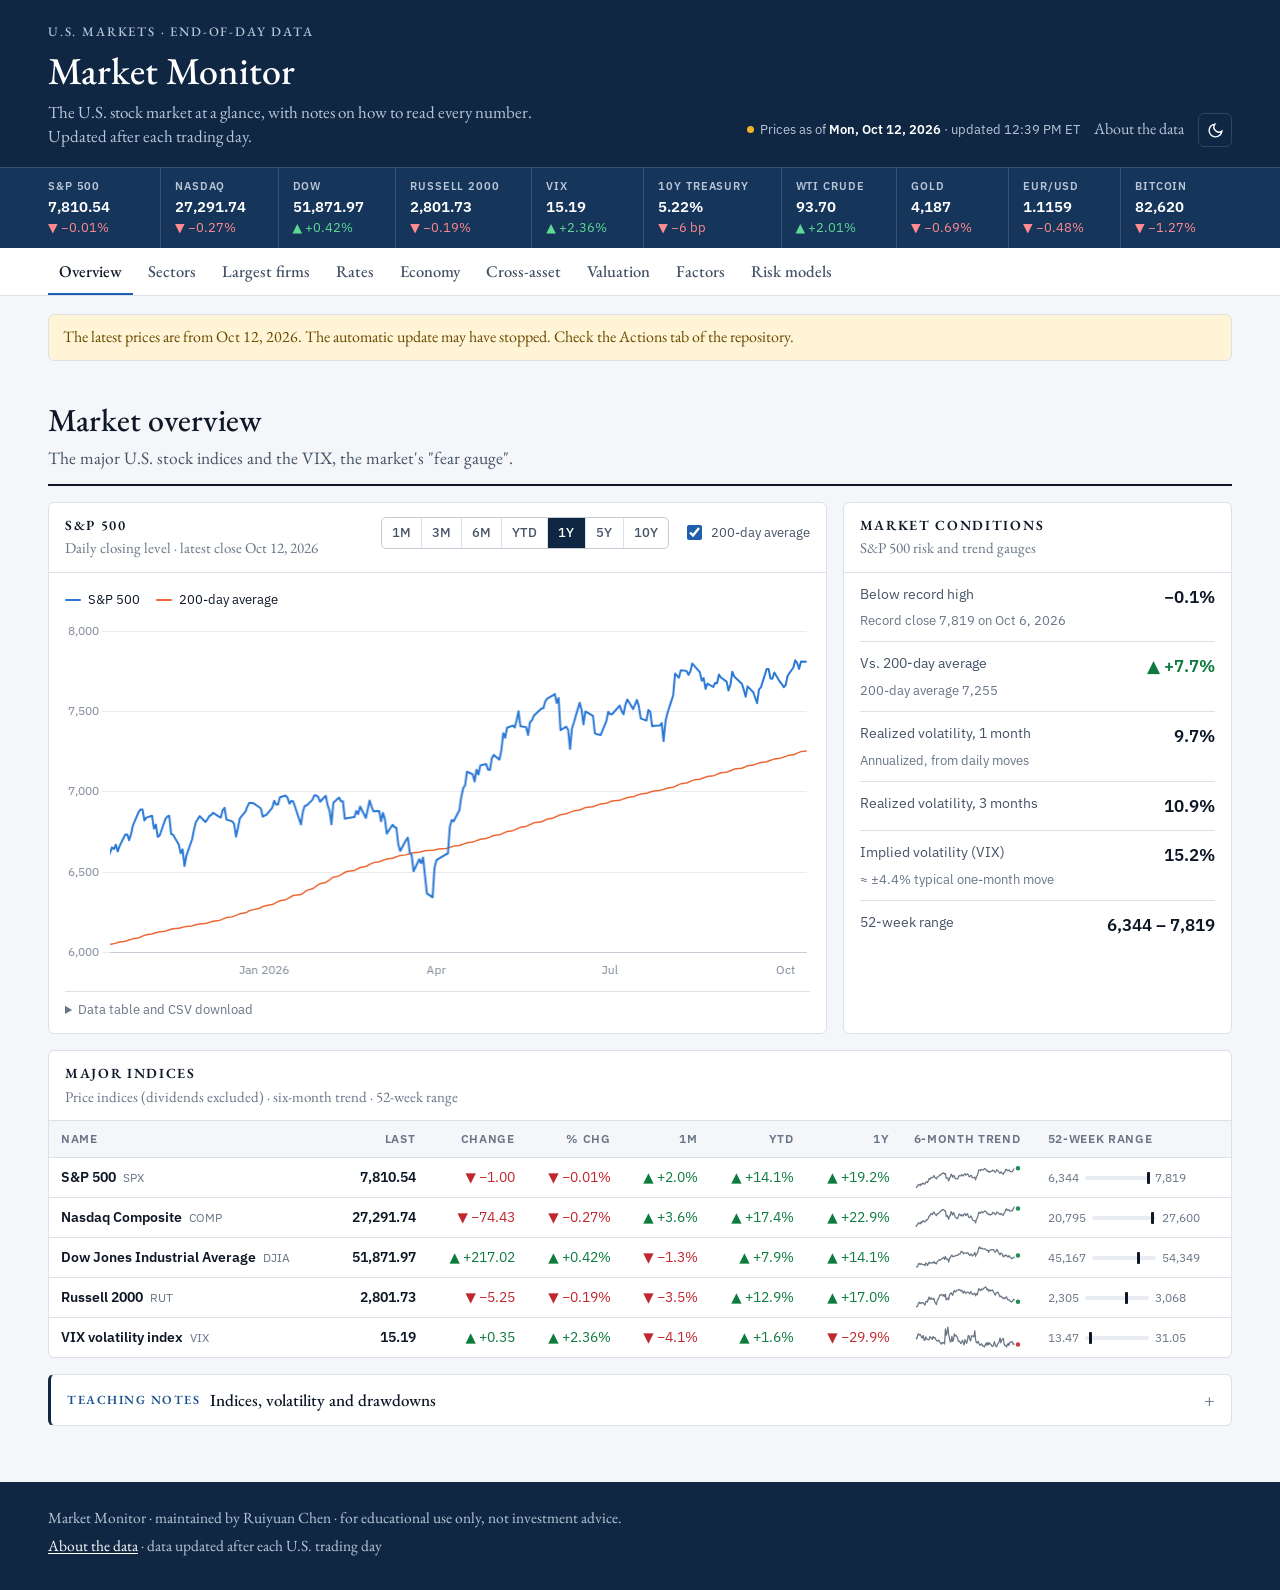
==== commit 2a318ec9: "Load EB Garamond instead of Source Serif 4" ====
--- a/index.html
+++ b/index.html
@@ -8,7 +8,7 @@
 <link rel="icon" href="data:image/svg+xml,%3Csvg xmlns='http://www.w3.org/2000/svg' viewBox='0 0 32 32'%3E%3Crect width='32' height='32' rx='6' fill='%230f2742'/%3E%3Cpath d='M6 22l6-7 5 4 9-11' fill='none' stroke='white' stroke-width='3' stroke-linecap='round' stroke-linejoin='round'/%3E%3C/svg%3E">
 <link rel="preconnect" href="https://fonts.googleapis.com">
 <link rel="preconnect" href="https://fonts.gstatic.com" crossorigin>
-<link rel="stylesheet" href="https://fonts.googleapis.com/css2?family=IBM+Plex+Sans:wght@400;500;600&family=Source+Serif+4:opsz,wght@8..60,600;8..60,700&display=swap">
+<link rel="stylesheet" href="https://fonts.googleapis.com/css2?family=EB+Garamond:ital,wght@0,400;0,500;0,600;1,400&family=IBM+Plex+Sans:wght@400;500;600&display=swap">
 <link rel="stylesheet" href="assets/css/style.css">
 <script>try{var t=localStorage.getItem("mm-theme");if(t)document.documentElement.setAttribute("data-theme",t);}catch(e){}</script>
 </head>
--- a/assets/css/style.css
+++ b/assets/css/style.css
@@ -47,7 +47,7 @@
   --st-low: #0d7a3e; --st-normal: #687586; --st-elevated: #b26a00; --st-high: #c0262d;
 
   --font-sans: "IBM Plex Sans", system-ui, -apple-system, "Segoe UI", Roboto, Arial, sans-serif;
-  --font-serif: "Source Serif 4", Georgia, "Times New Roman", serif;
+  --font-serif: "EB Garamond", Garamond, "Iowan Old Style", Georgia, serif;
   --font: var(--font-sans);
   --radius: 6px;
 }
@@ -348,6 +348,33 @@
 .bt-table th:first-child { min-width: 200px; }
 .grid.align-start { align-items: start; }
 
+/* ---------- typography ----------
+   EB Garamond (as on the author's academic site) for headings, the tab bar and prose;
+   IBM Plex Sans stays on tables, numbers, charts and controls so figures line up. */
+.masthead h1 { font-weight: 500; font-size: 38px; letter-spacing: 0; }
+.eyebrow { font-family: var(--font-serif); font-size: 13px; font-weight: 500; letter-spacing: .14em; }
+.tagline { font-family: var(--font-serif); font-size: 17px; line-height: 1.45; }
+.mast-link { font-family: var(--font-serif); font-size: 16px; }
+.secnav a { font-family: var(--font-serif); font-size: 16.5px; font-weight: 500; padding: 11px 11px 9px; }
+.section-head h2 { font-weight: 500; font-size: 32px; letter-spacing: 0; }
+.lede { font-family: var(--font-serif); font-size: 17.5px; line-height: 1.5; }
+.notice { font-family: var(--font-serif); font-size: 16px; }
+.panel-title { font-family: var(--font-serif); font-size: 14px; font-weight: 600; letter-spacing: .12em; }
+.panel-sub { font-family: var(--font-serif); font-size: 15px; }
+.panel-foot { font-family: var(--font-serif); font-size: 14.5px; }
+.empty { font-family: var(--font-serif); font-size: 16px; }
+details.learn > summary { font-family: var(--font-serif); font-size: 17px; font-weight: 500; }
+details.learn > summary .tag { font-size: 12.5px; letter-spacing: .12em; }
+.learn-body h4 { font-weight: 600; font-size: 18.5px; }
+.learn-body p { font-family: var(--font-serif); font-size: 16.5px; line-height: 1.5; }
+.learn-body .refs { font-size: 14.5px; }
+.about-grid h3 { font-weight: 600; font-size: 20px; }
+.about-grid p, .about-grid li { font-family: var(--font-serif); font-size: 16.5px; }
+.commentary h4 { font-weight: 600; font-size: 21px; }
+.commentary p, .commentary ul { font-family: var(--font-serif); font-size: 16.5px; line-height: 1.5; }
+footer.site-foot { font-family: var(--font-serif); font-size: 15.5px; }
+.signal .v, td.reading .prob { font-weight: 600; font-variant-numeric: lining-nums; }
+td.reading .prob { font-size: 25px; }
 /* ---------- small screens ---------- */
 @media (max-width: 700px) {
   body { font-size: 14px; }
@@ -382,3 +409,12 @@
   .secnav, .icon-btn, .controls, details.datatable { display: none !important; }
   details.learn { break-inside: avoid; }
 }
+
+/* typography on small screens (after the block above so these sizes win) */
+@media (max-width: 700px) {
+  .masthead h1 { font-size: 30px; }
+  .section-head h2 { font-size: 26px; }
+  .tagline { font-size: 16px; }
+  .lede { font-size: 16.5px; }
+  .secnav a { font-size: 15.5px; }
+}
